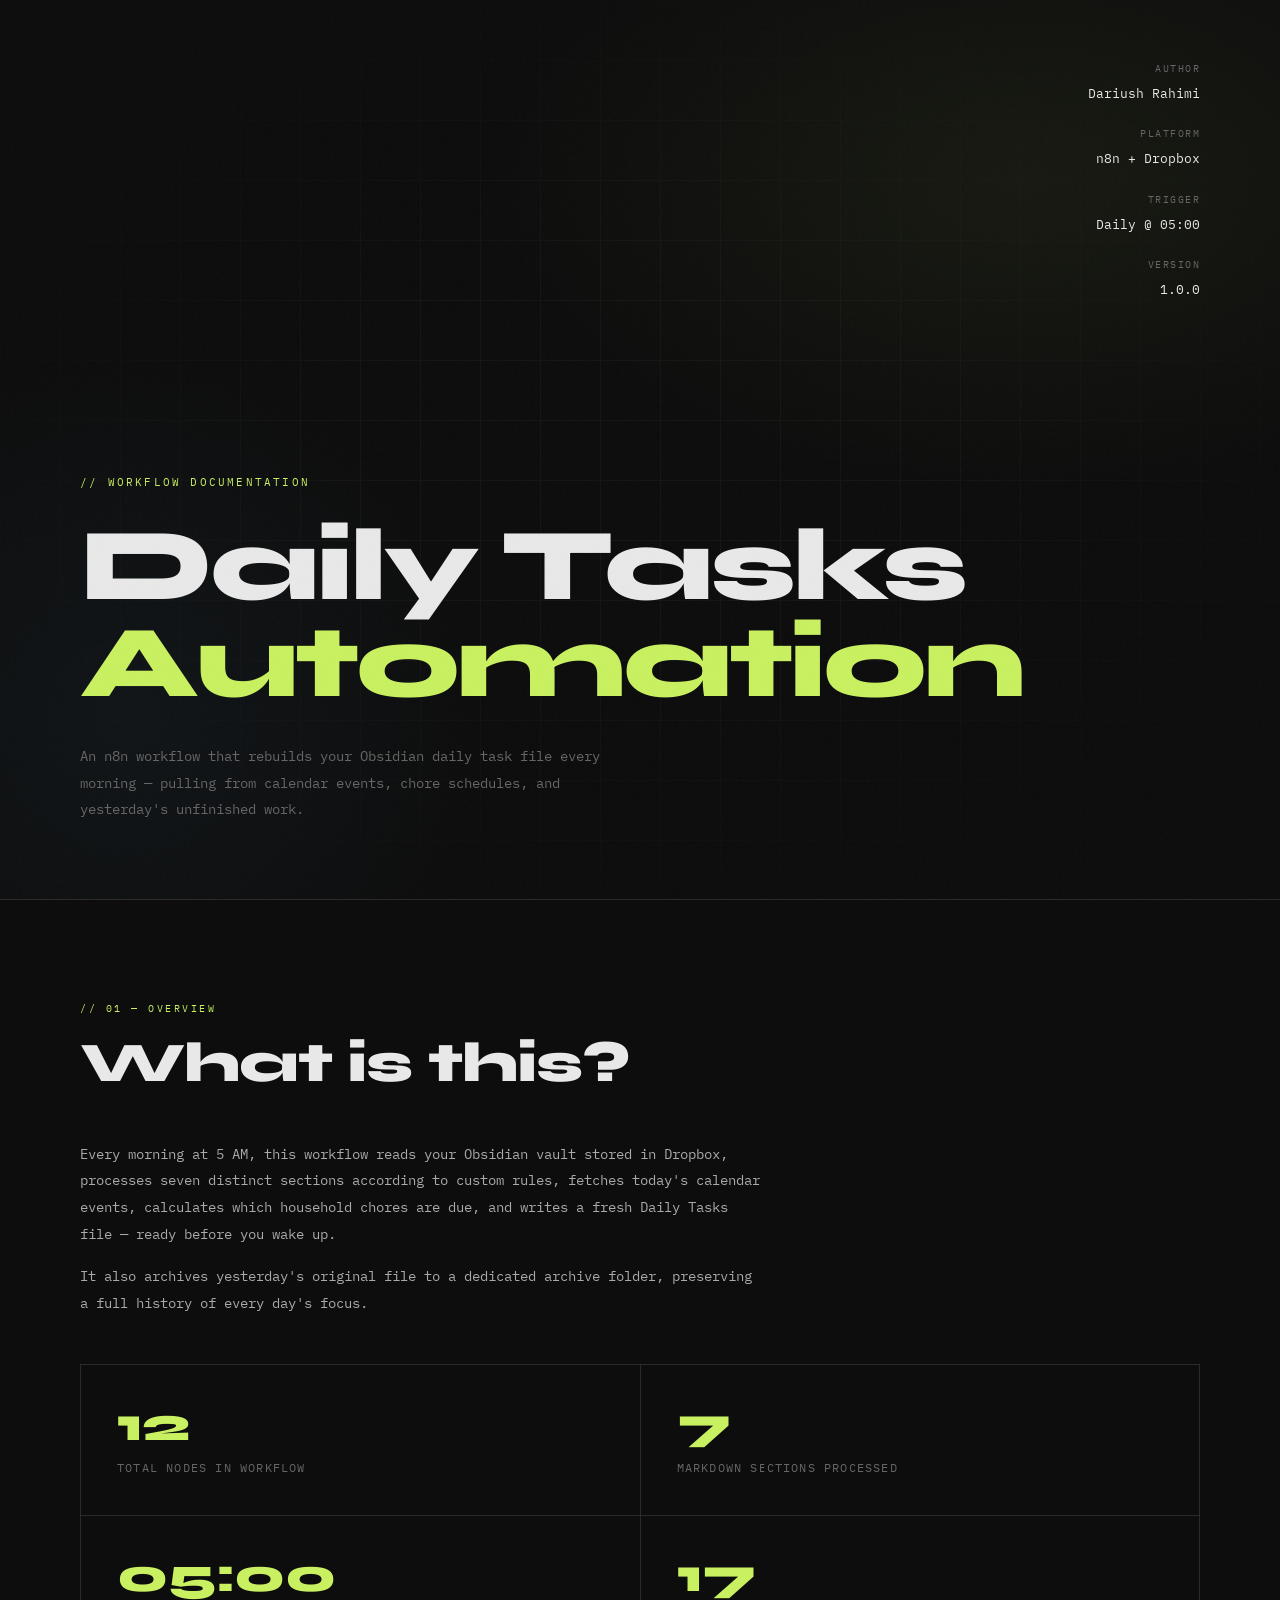
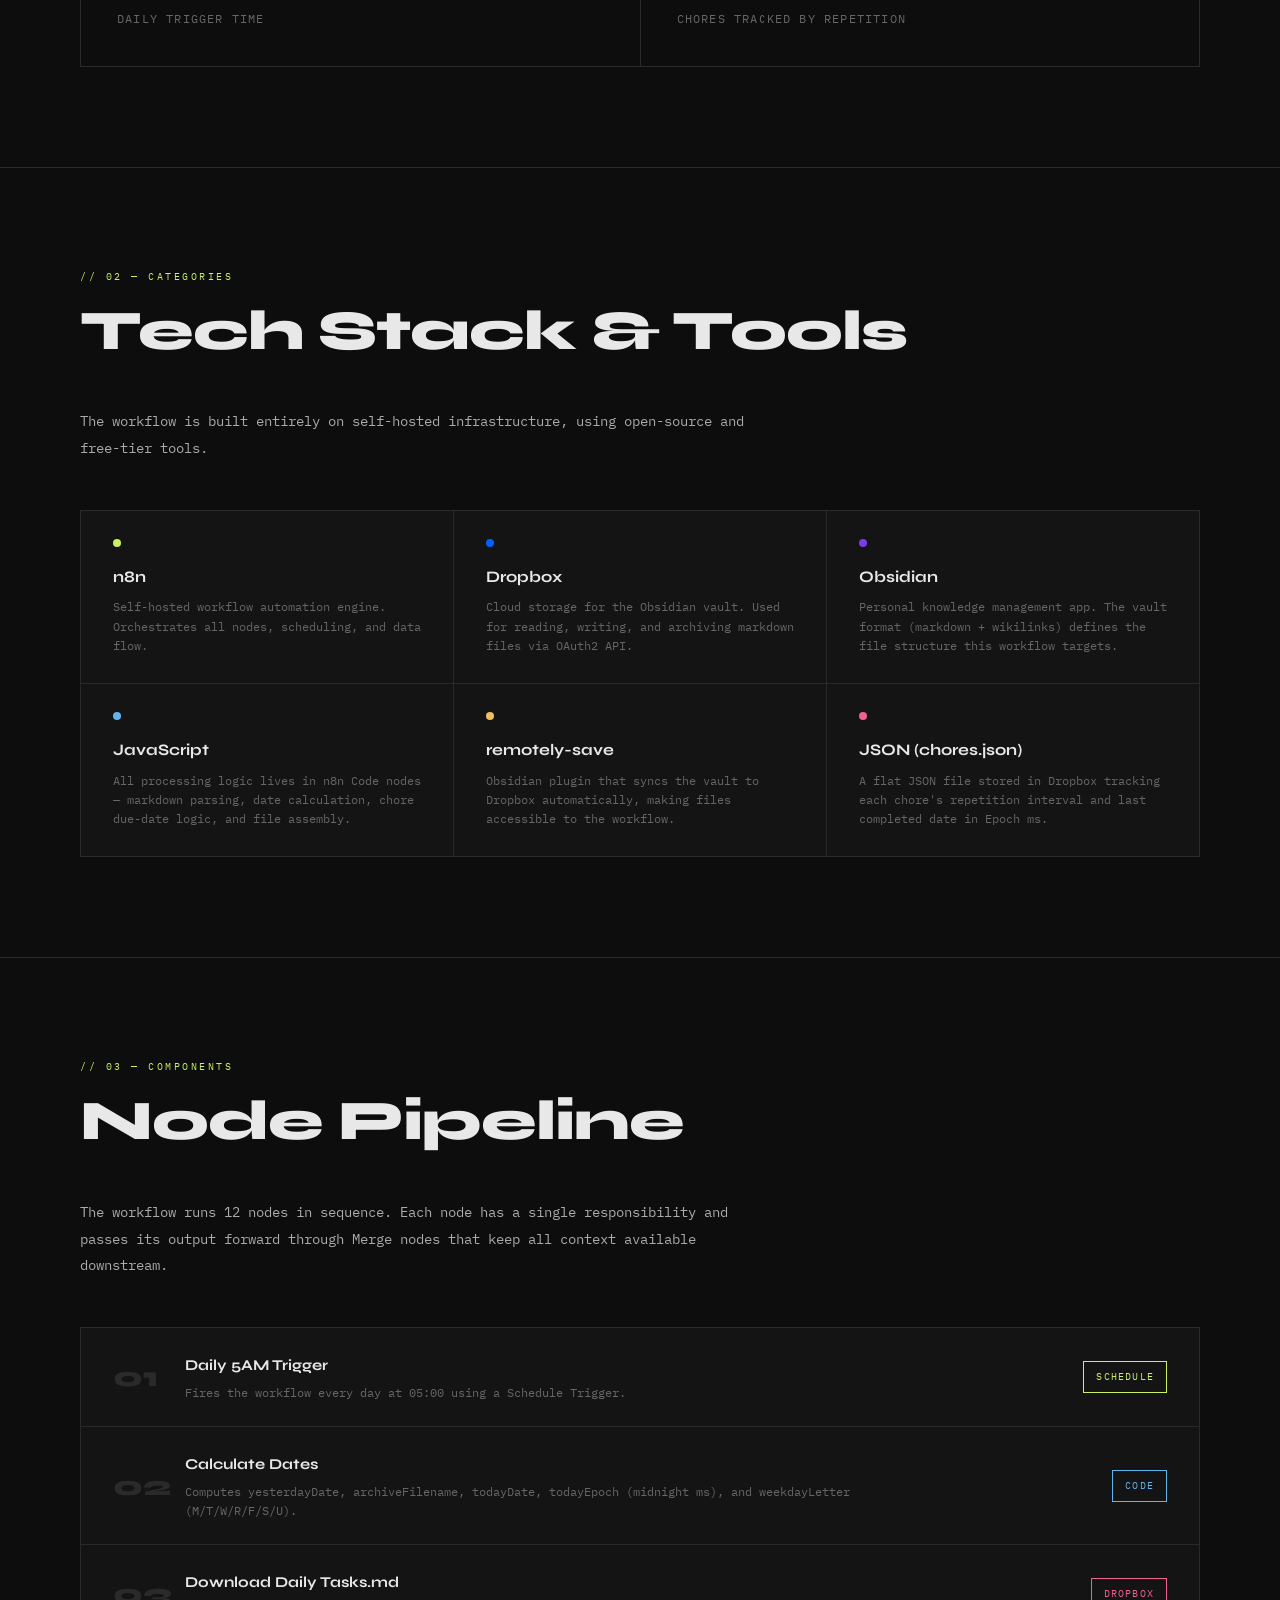
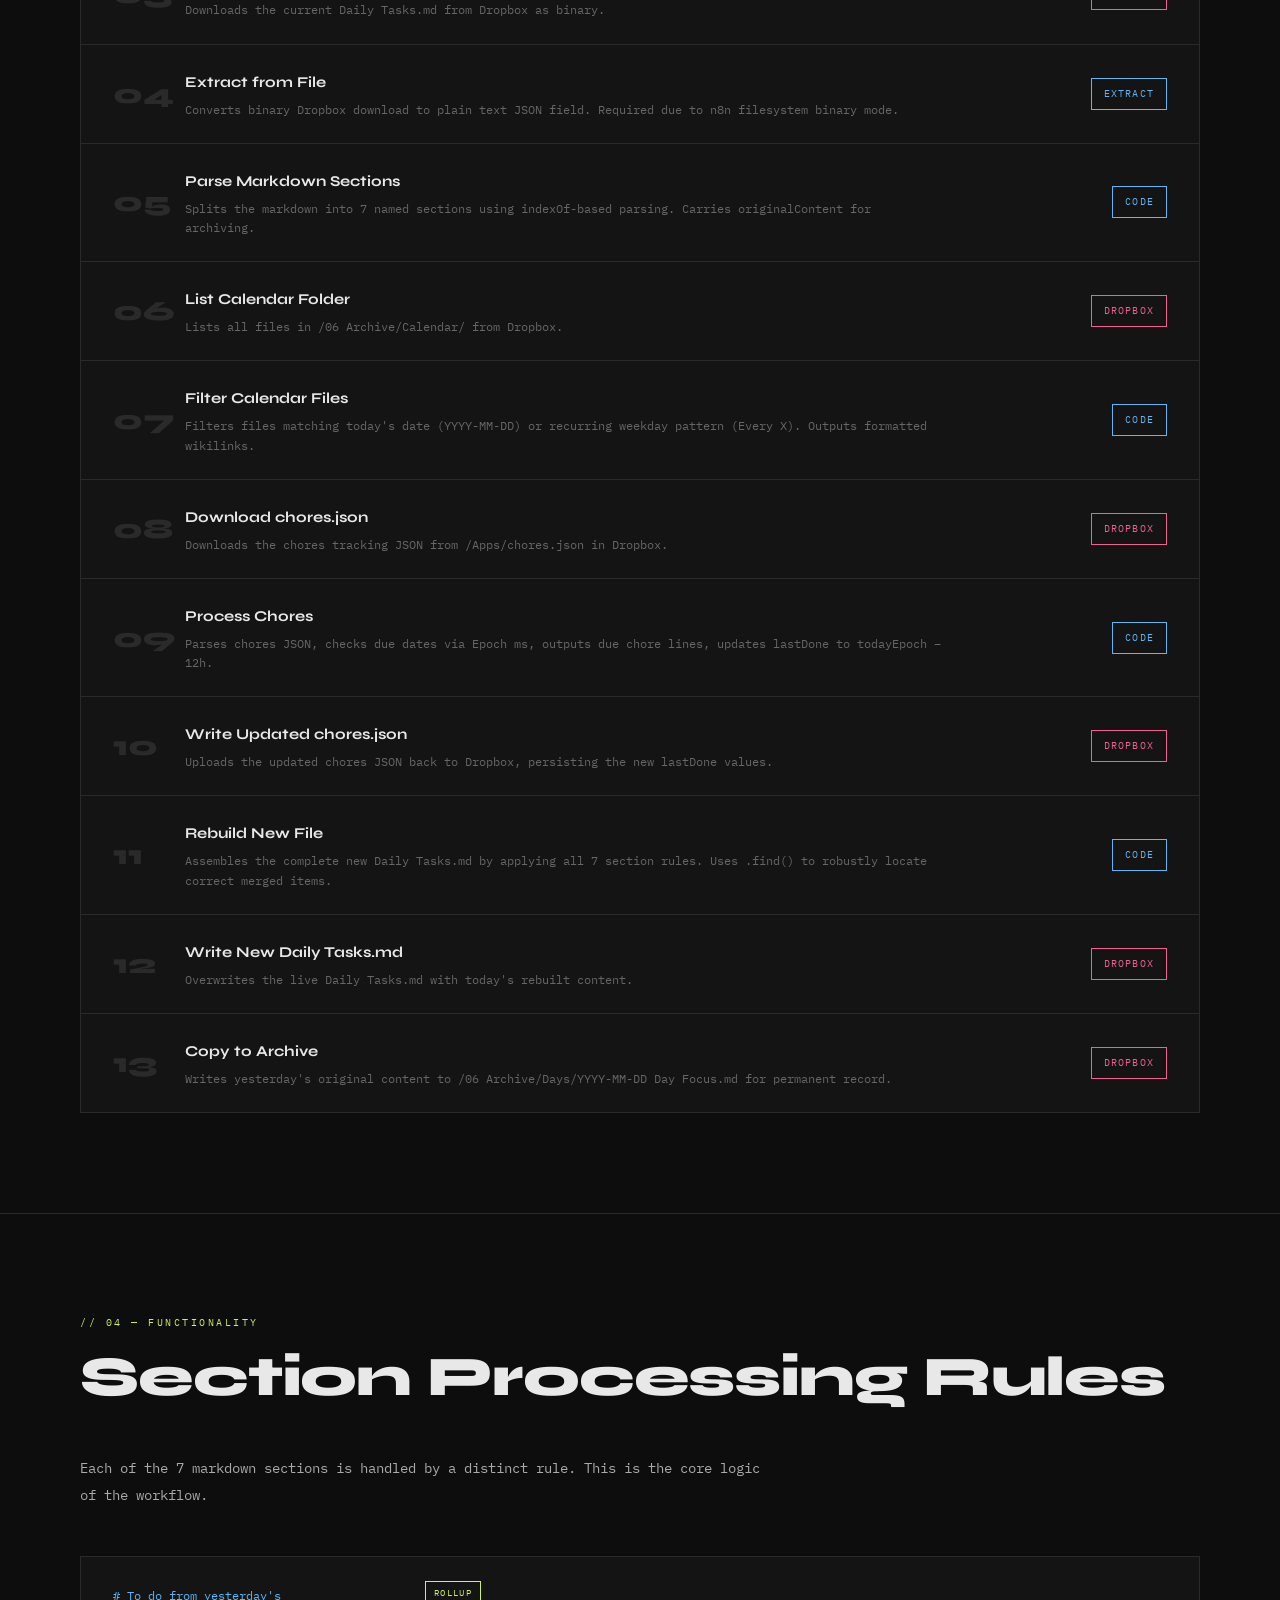
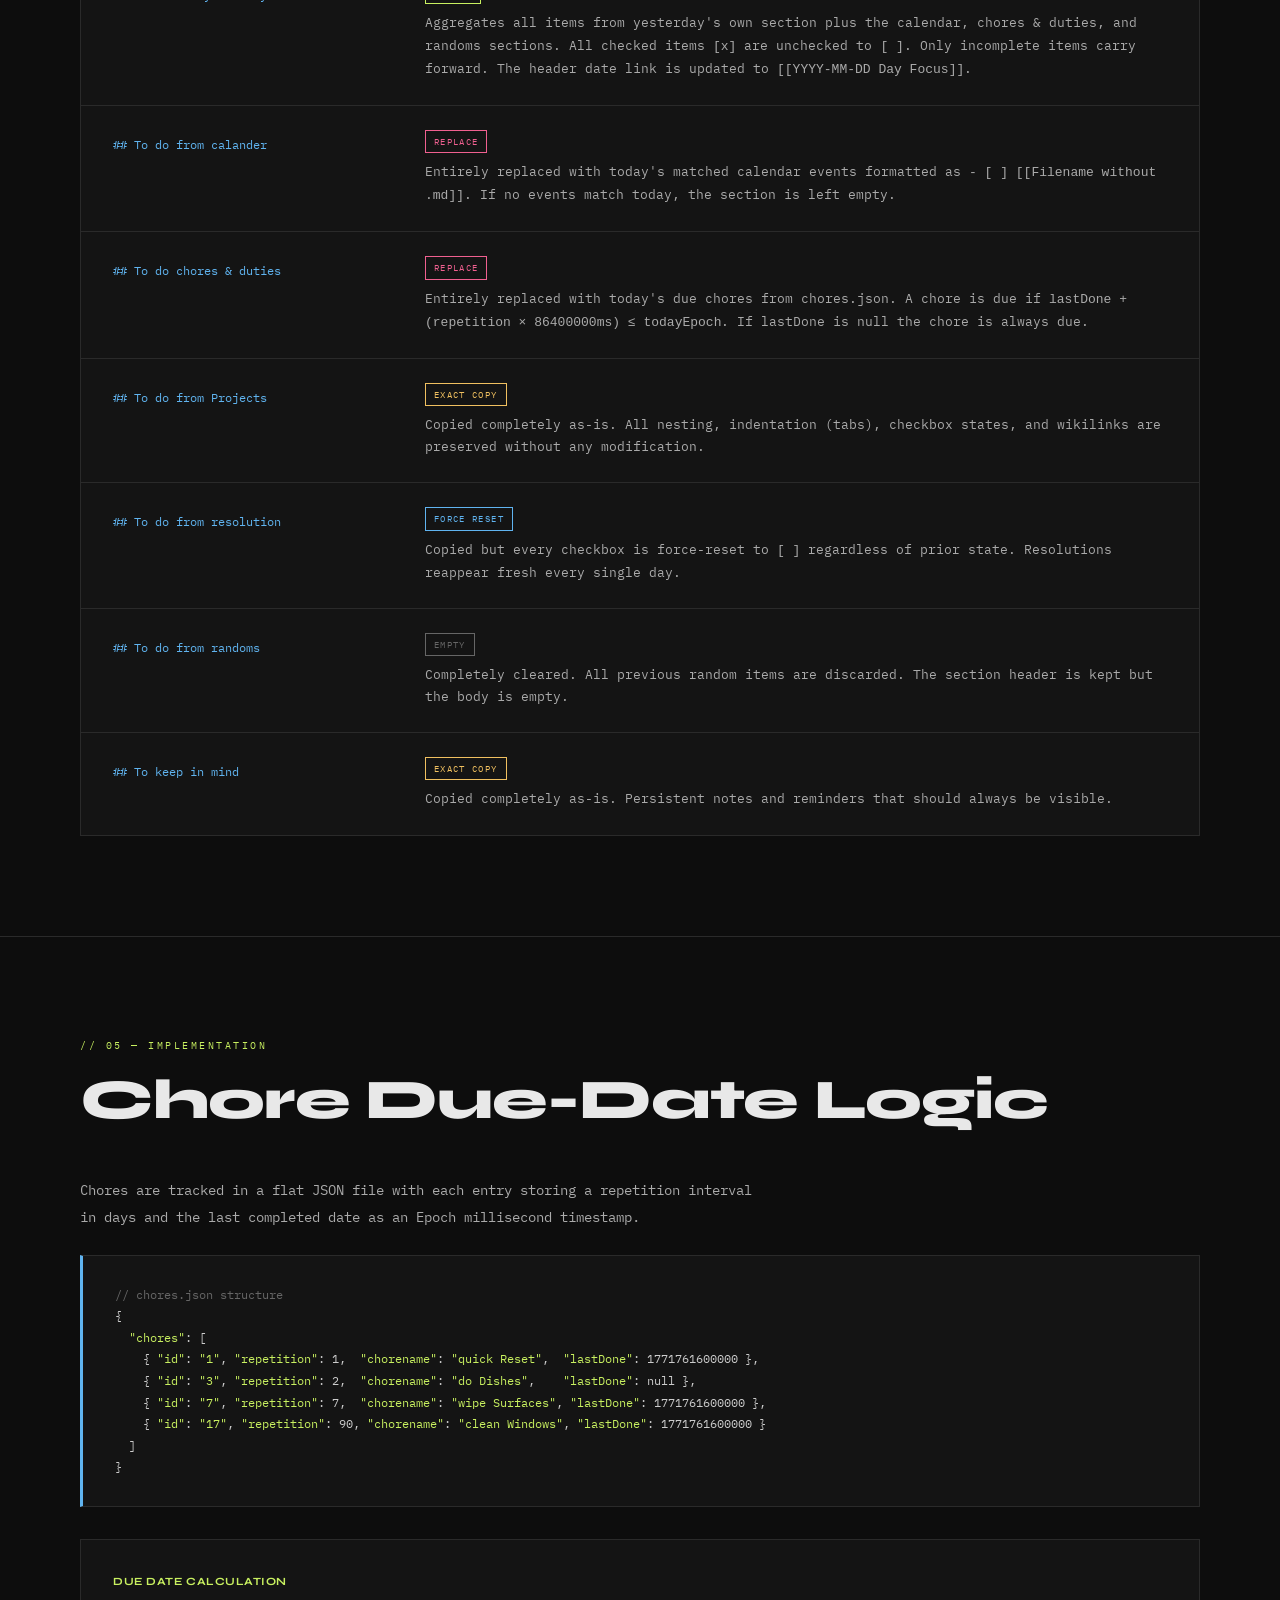
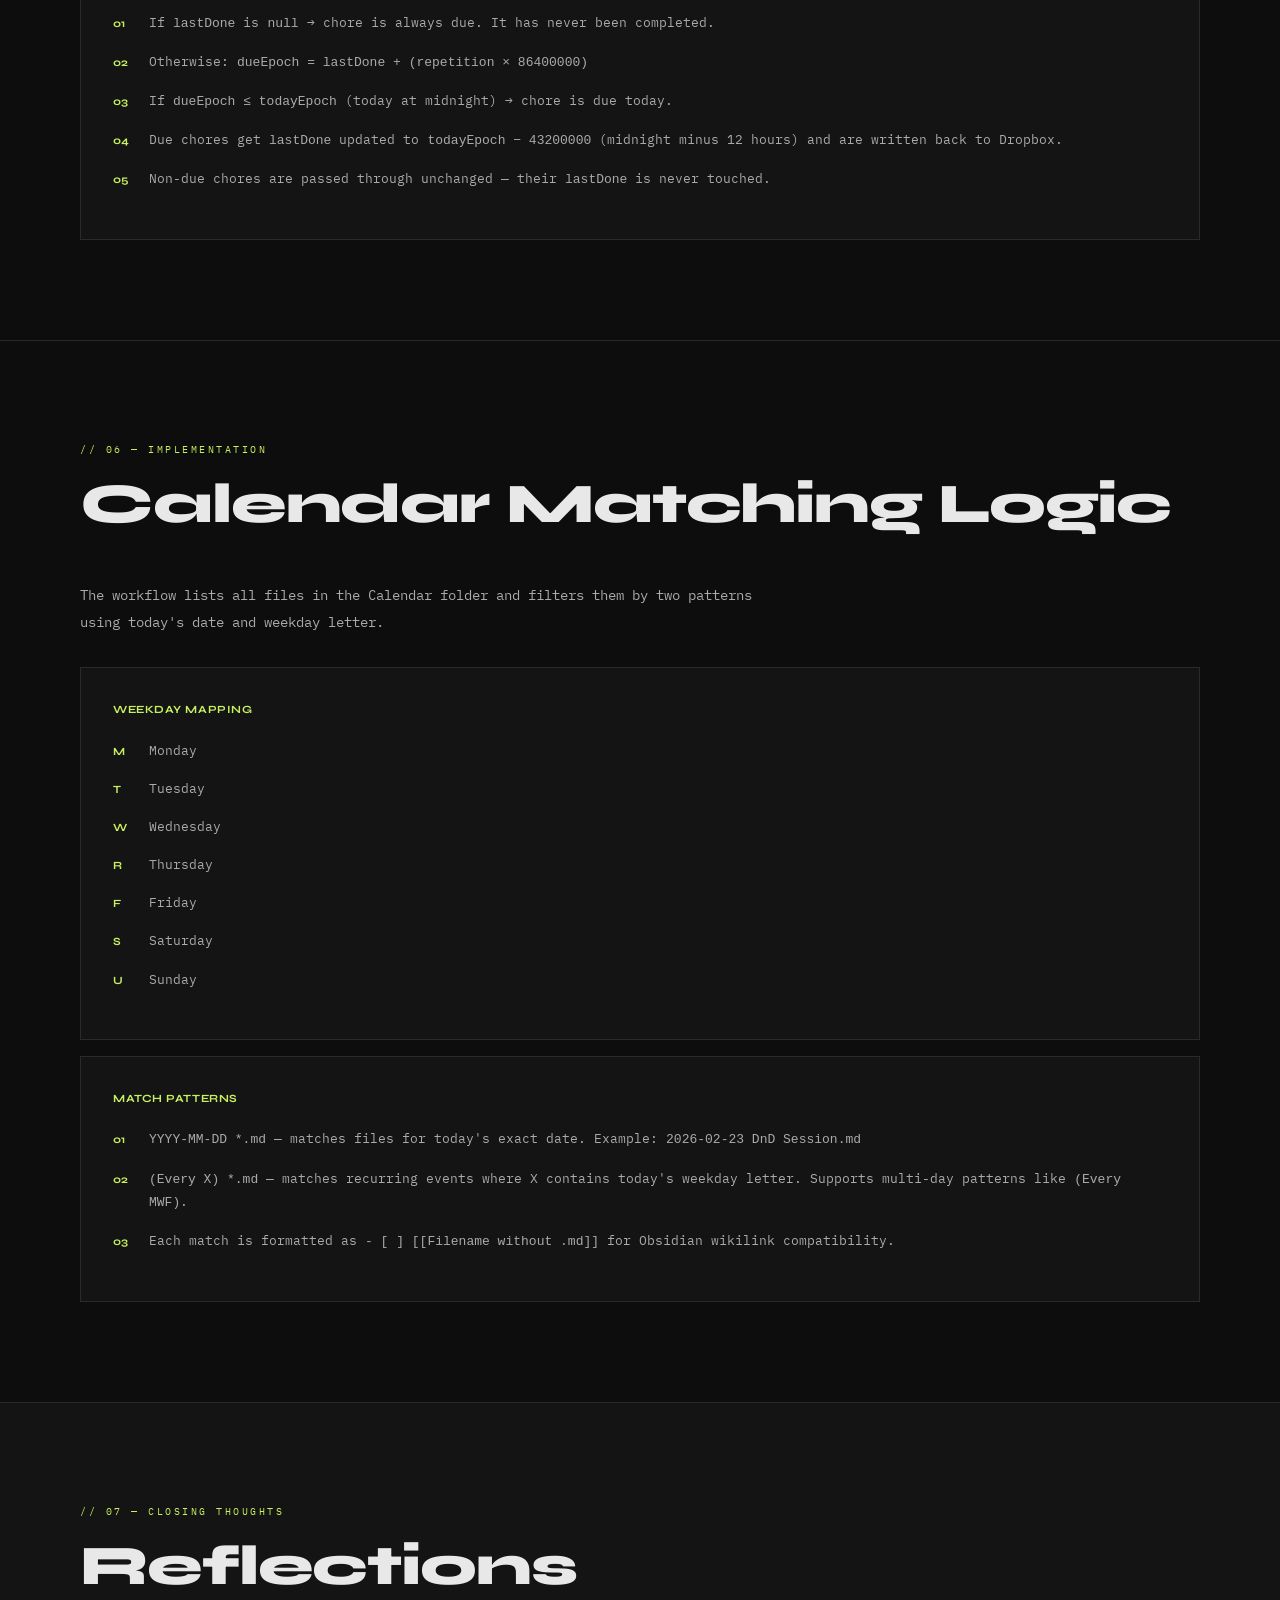
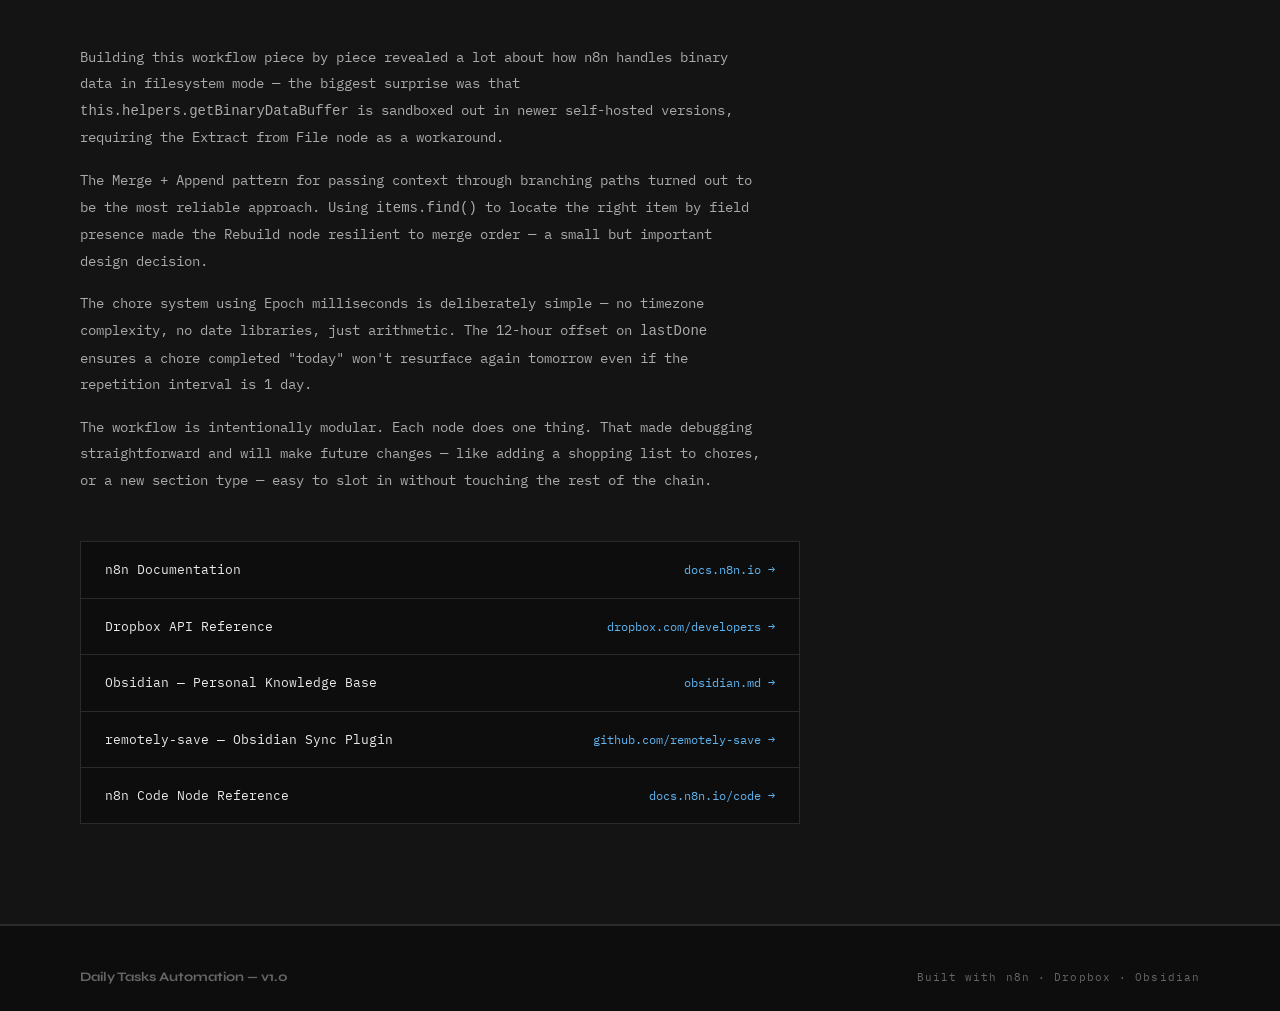
==== index.html @ e50c998f "index files" ====
<!DOCTYPE html>
<html lang="en">
<head>
<meta charset="UTF-8" />
<meta name="viewport" content="width=device-width, initial-scale=1.0"/>
<title>Daily Tasks Automation — Documentation</title>
<link href="https://fonts.googleapis.com/css2?family=Syne:wght@400;600;700;800&family=IBM+Plex+Mono:wght@300;400;500&display=swap" rel="stylesheet"/>
<style>
  :root {
    --bg: #0d0d0d;
    --surface: #141414;
    --surface2: #1c1c1c;
    --border: #2a2a2a;
    --accent: #c8f060;
    --accent2: #60b4f0;
    --accent3: #f06090;
    --text: #e8e8e8;
    --muted: #666;
    --mono: 'IBM Plex Mono', monospace;
    --sans: 'Syne', sans-serif;
  }

  * { margin: 0; padding: 0; box-sizing: border-box; }

  body {
    background: var(--bg);
    color: var(--text);
    font-family: var(--mono);
    font-size: 14px;
    line-height: 1.8;
    overflow-x: hidden;
  }

  /* NOISE OVERLAY */
  body::before {
    content: '';
    position: fixed;
    inset: 0;
    background-image: url("data:image/svg+xml,%3Csvg viewBox='0 0 256 256' xmlns='http://www.w3.org/2000/svg'%3E%3Cfilter id='noise'%3E%3CfeTurbulence type='fractalNoise' baseFrequency='0.9' numOctaves='4' stitchTiles='stitch'/%3E%3C/filter%3E%3Crect width='100%25' height='100%25' filter='url(%23noise)' opacity='0.04'/%3E%3C/svg%3E");
    pointer-events: none;
    z-index: 1000;
    opacity: 0.4;
  }

  /* HERO */
  .hero {
    min-height: 100vh;
    display: flex;
    flex-direction: column;
    justify-content: flex-end;
    padding: 80px 80px 60px;
    position: relative;
    border-bottom: 1px solid var(--border);
    overflow: hidden;
  }

  .hero-bg {
    position: absolute;
    inset: 0;
    background: 
      radial-gradient(ellipse 60% 50% at 80% 20%, rgba(200,240,96,0.06) 0%, transparent 70%),
      radial-gradient(ellipse 40% 60% at 10% 80%, rgba(96,180,240,0.05) 0%, transparent 70%);
  }

  .hero-grid {
    position: absolute;
    inset: 0;
    background-image: 
      linear-gradient(var(--border) 1px, transparent 1px),
      linear-gradient(90deg, var(--border) 1px, transparent 1px);
    background-size: 60px 60px;
    opacity: 0.3;
    mask-image: radial-gradient(ellipse at center, black 30%, transparent 80%);
  }

  .hero-tag {
    font-family: var(--mono);
    font-size: 11px;
    color: var(--accent);
    letter-spacing: 0.2em;
    text-transform: uppercase;
    margin-bottom: 24px;
    opacity: 0;
    animation: fadeUp 0.6s ease forwards 0.2s;
  }

  .hero h1 {
    font-family: var(--sans);
    font-size: clamp(48px, 8vw, 110px);
    font-weight: 800;
    line-height: 0.95;
    letter-spacing: -0.03em;
    margin-bottom: 32px;
    opacity: 0;
    animation: fadeUp 0.6s ease forwards 0.4s;
  }

  .hero h1 span {
    color: var(--accent);
    display: block;
  }

  .hero-sub {
    font-family: var(--mono);
    font-size: 14px;
    color: var(--muted);
    max-width: 560px;
    line-height: 1.9;
    opacity: 0;
    animation: fadeUp 0.6s ease forwards 0.6s;
  }

  .hero-meta {
    position: absolute;
    top: 60px;
    right: 80px;
    text-align: right;
    opacity: 0;
    animation: fadeUp 0.6s ease forwards 0.8s;
  }

  .hero-meta .label {
    font-size: 10px;
    color: var(--muted);
    letter-spacing: 0.15em;
    text-transform: uppercase;
    margin-bottom: 4px;
  }

  .hero-meta .value {
    font-size: 13px;
    color: var(--text);
  }

  .hero-meta .value + .label { margin-top: 20px; }

  /* LAYOUT */
  .container {
    max-width: 1100px;
    margin: 0 auto;
    padding: 0 80px;
  }

  section {
    padding: 100px 80px;
    border-bottom: 1px solid var(--border);
    opacity: 0;
    transform: translateY(30px);
    transition: opacity 0.7s ease, transform 0.7s ease;
  }

  section.visible {
    opacity: 1;
    transform: translateY(0);
  }

  /* SECTION HEADERS */
  .section-label {
    font-size: 10px;
    letter-spacing: 0.25em;
    text-transform: uppercase;
    color: var(--accent);
    margin-bottom: 16px;
  }

  h2 {
    font-family: var(--sans);
    font-size: clamp(32px, 5vw, 56px);
    font-weight: 800;
    line-height: 1.05;
    letter-spacing: -0.02em;
    margin-bottom: 48px;
  }

  h3 {
    font-family: var(--sans);
    font-size: 20px;
    font-weight: 700;
    margin-bottom: 16px;
    color: var(--text);
  }

  p {
    color: #aaa;
    line-height: 1.9;
    margin-bottom: 16px;
    max-width: 680px;
  }

  /* OVERVIEW GRID */
  .overview-grid {
    display: grid;
    grid-template-columns: 1fr 1fr;
    gap: 1px;
    background: var(--border);
    border: 1px solid var(--border);
    margin-top: 48px;
  }

  .overview-cell {
    background: var(--bg);
    padding: 36px;
  }

  .overview-cell .num {
    font-family: var(--sans);
    font-size: 48px;
    font-weight: 800;
    color: var(--accent);
    line-height: 1;
    margin-bottom: 8px;
  }

  .overview-cell .desc {
    font-size: 12px;
    color: var(--muted);
    text-transform: uppercase;
    letter-spacing: 0.1em;
  }

  /* TECH STACK */
  .stack-grid {
    display: grid;
    grid-template-columns: repeat(3, 1fr);
    gap: 1px;
    background: var(--border);
    border: 1px solid var(--border);
    margin-top: 48px;
  }

  .stack-item {
    background: var(--surface);
    padding: 28px 32px;
    transition: background 0.2s;
  }

  .stack-item:hover { background: var(--surface2); }

  .stack-item .tool-name {
    font-family: var(--sans);
    font-size: 16px;
    font-weight: 700;
    margin-bottom: 6px;
    color: var(--text);
  }

  .stack-item .tool-role {
    font-size: 12px;
    color: var(--muted);
    line-height: 1.6;
  }

  .stack-dot {
    width: 8px;
    height: 8px;
    border-radius: 50%;
    margin-bottom: 16px;
  }

  /* NODE PIPELINE */
  .pipeline {
    margin-top: 48px;
    display: flex;
    flex-direction: column;
    gap: 1px;
    background: var(--border);
    border: 1px solid var(--border);
  }

  .pipeline-node {
    background: var(--surface);
    padding: 24px 32px;
    display: grid;
    grid-template-columns: 48px 1fr 200px;
    align-items: center;
    gap: 24px;
    transition: background 0.2s;
    cursor: default;
  }

  .pipeline-node:hover { background: var(--surface2); }

  .node-num {
    font-family: var(--sans);
    font-size: 28px;
    font-weight: 800;
    color: var(--border);
    line-height: 1;
  }

  .pipeline-node:hover .node-num { color: var(--accent); }

  .node-info .node-name {
    font-family: var(--sans);
    font-size: 15px;
    font-weight: 700;
    margin-bottom: 4px;
  }

  .node-info .node-desc {
    font-size: 12px;
    color: var(--muted);
    line-height: 1.6;
  }

  .node-type {
    font-size: 10px;
    letter-spacing: 0.12em;
    text-transform: uppercase;
    padding: 6px 12px;
    border: 1px solid var(--border);
    color: var(--muted);
    text-align: center;
    justify-self: end;
  }

  .node-type.trigger { border-color: var(--accent); color: var(--accent); }
  .node-type.code { border-color: var(--accent2); color: var(--accent2); }
  .node-type.dropbox { border-color: var(--accent3); color: var(--accent3); }
  .node-type.merge { border-color: #f0c060; color: #f0c060; }

  /* SECTION RULES */
  .section-rules {
    margin-top: 48px;
    display: flex;
    flex-direction: column;
    gap: 1px;
    background: var(--border);
    border: 1px solid var(--border);
  }

  .rule-row {
    background: var(--surface);
    padding: 24px 32px;
    display: grid;
    grid-template-columns: 280px 1fr;
    gap: 32px;
    align-items: start;
    transition: background 0.2s;
  }

  .rule-row:hover { background: var(--surface2); }

  .rule-header {
    font-family: var(--mono);
    font-size: 12px;
    color: var(--accent2);
    padding: 4px 0;
  }

  .rule-desc {
    font-size: 13px;
    color: #aaa;
    line-height: 1.7;
  }

  .rule-badge {
    display: inline-block;
    font-size: 9px;
    letter-spacing: 0.15em;
    text-transform: uppercase;
    padding: 3px 8px;
    margin-bottom: 8px;
    border: 1px solid;
  }

  .badge-copy { border-color: var(--accent); color: var(--accent); }
  .badge-replace { border-color: var(--accent3); color: var(--accent3); }
  .badge-reset { border-color: var(--accent2); color: var(--accent2); }
  .badge-empty { border-color: var(--muted); color: var(--muted); }
  .badge-exact { border-color: #f0c060; color: #f0c060; }

  /* CODE BLOCK */
  .code-block {
    background: var(--surface);
    border: 1px solid var(--border);
    border-left: 3px solid var(--accent2);
    padding: 28px 32px;
    margin: 24px 0;
    overflow-x: auto;
  }

  .code-block pre {
    font-family: var(--mono);
    font-size: 12px;
    color: #ccc;
    line-height: 1.8;
    white-space: pre;
  }

  .code-block .comment { color: var(--muted); }
  .code-block .keyword { color: var(--accent2); }
  .code-block .string { color: var(--accent); }

  /* CHORE LOGIC */
  .logic-box {
    background: var(--surface);
    border: 1px solid var(--border);
    padding: 32px;
    margin-top: 32px;
  }

  .logic-box h4 {
    font-family: var(--sans);
    font-size: 14px;
    font-weight: 700;
    margin-bottom: 20px;
    color: var(--accent);
    letter-spacing: 0.05em;
    text-transform: uppercase;
    font-size: 11px;
  }

  .logic-step {
    display: flex;
    gap: 16px;
    margin-bottom: 16px;
    align-items: flex-start;
  }

  .logic-step-num {
    font-family: var(--sans);
    font-size: 11px;
    font-weight: 700;
    color: var(--accent);
    min-width: 20px;
    margin-top: 2px;
  }

  .logic-step-text {
    font-size: 13px;
    color: #aaa;
    line-height: 1.7;
  }

  /* CLOSING */
  .closing {
    background: var(--surface);
  }

  .closing-inner {
    max-width: 720px;
  }

  /* REFERENCES */
  .ref-list {
    margin-top: 32px;
    display: flex;
    flex-direction: column;
    gap: 1px;
    background: var(--border);
    border: 1px solid var(--border);
  }

  .ref-item {
    background: var(--bg);
    padding: 16px 24px;
    display: flex;
    justify-content: space-between;
    align-items: center;
    font-size: 13px;
    transition: background 0.2s;
  }

  .ref-item:hover { background: var(--surface); }

  .ref-item a {
    color: var(--accent2);
    text-decoration: none;
    font-size: 12px;
  }

  .ref-item a:hover { color: var(--accent); }

  .ref-name { color: var(--text); }

  /* FOOTER */
  footer {
    padding: 40px 80px;
    display: flex;
    justify-content: space-between;
    align-items: center;
    border-top: 1px solid var(--border);
  }

  footer .left {
    font-family: var(--sans);
    font-size: 13px;
    font-weight: 700;
    color: var(--muted);
  }

  footer .right {
    font-size: 11px;
    color: var(--muted);
    letter-spacing: 0.1em;
  }

  /* ANIMATIONS */
  @keyframes fadeUp {
    from { opacity: 0; transform: translateY(20px); }
    to { opacity: 1; transform: translateY(0); }
  }

  /* SCROLLBAR */
  ::-webkit-scrollbar { width: 4px; height: 4px; }
  ::-webkit-scrollbar-track { background: var(--bg); }
  ::-webkit-scrollbar-thumb { background: var(--border); }

  @media (max-width: 768px) {
    .hero, section, footer { padding: 60px 24px; }
    .hero-meta { display: none; }
    .overview-grid, .stack-grid { grid-template-columns: 1fr; }
    .pipeline-node { grid-template-columns: 32px 1fr; }
    .node-type { display: none; }
    .rule-row { grid-template-columns: 1fr; }
  }
</style>
</head>
<body>

<!-- HERO -->
<div class="hero">
  <div class="hero-bg"></div>
  <div class="hero-grid"></div>
  <div class="hero-meta">
    <div class="label">Author</div>
    <div class="value">Dariush Rahimi</div>
    <div class="label">Platform</div>
    <div class="value">n8n + Dropbox</div>
    <div class="label">Trigger</div>
    <div class="value">Daily @ 05:00</div>
    <div class="label">Version</div>
    <div class="value">1.0.0</div>
  </div>
  <div class="hero-tag">// Workflow Documentation</div>
  <h1>Daily Tasks<span>Automation</span></h1>
  <p class="hero-sub">An n8n workflow that rebuilds your Obsidian daily task file every morning — pulling from calendar events, chore schedules, and yesterday's unfinished work.</p>
</div>

<!-- OVERVIEW -->
<section id="overview">
  <div class="section-label">// 01 — Overview</div>
  <h2>What is this?</h2>
  <p>Every morning at 5 AM, this workflow reads your Obsidian vault stored in Dropbox, processes seven distinct sections according to custom rules, fetches today's calendar events, calculates which household chores are due, and writes a fresh Daily Tasks file — ready before you wake up.</p>
  <p>It also archives yesterday's original file to a dedicated archive folder, preserving a full history of every day's focus.</p>

  <div class="overview-grid">
    <div class="overview-cell">
      <div class="num">12</div>
      <div class="desc">Total Nodes in Workflow</div>
    </div>
    <div class="overview-cell">
      <div class="num">7</div>
      <div class="desc">Markdown Sections Processed</div>
    </div>
    <div class="overview-cell">
      <div class="num">05:00</div>
      <div class="desc">Daily Trigger Time</div>
    </div>
    <div class="overview-cell">
      <div class="num">17</div>
      <div class="desc">Chores Tracked by Repetition</div>
    </div>
  </div>
</section>

<!-- TECH STACK -->
<section id="stack">
  <div class="section-label">// 02 — Categories</div>
  <h2>Tech Stack &amp; Tools</h2>
  <p>The workflow is built entirely on self-hosted infrastructure, using open-source and free-tier tools.</p>

  <div class="stack-grid">
    <div class="stack-item">
      <div class="stack-dot" style="background: var(--accent)"></div>
      <div class="tool-name">n8n</div>
      <div class="tool-role">Self-hosted workflow automation engine. Orchestrates all nodes, scheduling, and data flow.</div>
    </div>
    <div class="stack-item">
      <div class="stack-dot" style="background: #0061fe"></div>
      <div class="tool-name">Dropbox</div>
      <div class="tool-role">Cloud storage for the Obsidian vault. Used for reading, writing, and archiving markdown files via OAuth2 API.</div>
    </div>
    <div class="stack-item">
      <div class="stack-dot" style="background: #7c3aed"></div>
      <div class="tool-name">Obsidian</div>
      <div class="tool-role">Personal knowledge management app. The vault format (markdown + wikilinks) defines the file structure this workflow targets.</div>
    </div>
    <div class="stack-item">
      <div class="stack-dot" style="background: var(--accent2)"></div>
      <div class="tool-name">JavaScript</div>
      <div class="tool-role">All processing logic lives in n8n Code nodes — markdown parsing, date calculation, chore due-date logic, and file assembly.</div>
    </div>
    <div class="stack-item">
      <div class="stack-dot" style="background: #f0c060"></div>
      <div class="tool-name">remotely-save</div>
      <div class="tool-role">Obsidian plugin that syncs the vault to Dropbox automatically, making files accessible to the workflow.</div>
    </div>
    <div class="stack-item">
      <div class="stack-dot" style="background: var(--accent3)"></div>
      <div class="tool-name">JSON (chores.json)</div>
      <div class="tool-role">A flat JSON file stored in Dropbox tracking each chore's repetition interval and last completed date in Epoch ms.</div>
    </div>
  </div>
</section>

<!-- PIPELINE -->
<section id="pipeline">
  <div class="section-label">// 03 — Components</div>
  <h2>Node Pipeline</h2>
  <p>The workflow runs 12 nodes in sequence. Each node has a single responsibility and passes its output forward through Merge nodes that keep all context available downstream.</p>

  <div class="pipeline">
    <div class="pipeline-node">
      <div class="node-num">01</div>
      <div class="node-info">
        <div class="node-name">Daily 5AM Trigger</div>
        <div class="node-desc">Fires the workflow every day at 05:00 using a Schedule Trigger.</div>
      </div>
      <div class="node-type trigger">Schedule</div>
    </div>
    <div class="pipeline-node">
      <div class="node-num">02</div>
      <div class="node-info">
        <div class="node-name">Calculate Dates</div>
        <div class="node-desc">Computes yesterdayDate, archiveFilename, todayDate, todayEpoch (midnight ms), and weekdayLetter (M/T/W/R/F/S/U).</div>
      </div>
      <div class="node-type code">Code</div>
    </div>
    <div class="pipeline-node">
      <div class="node-num">03</div>
      <div class="node-info">
        <div class="node-name">Download Daily Tasks.md</div>
        <div class="node-desc">Downloads the current Daily Tasks.md from Dropbox as binary.</div>
      </div>
      <div class="node-type dropbox">Dropbox</div>
    </div>
    <div class="pipeline-node">
      <div class="node-num">04</div>
      <div class="node-info">
        <div class="node-name">Extract from File</div>
        <div class="node-desc">Converts binary Dropbox download to plain text JSON field. Required due to n8n filesystem binary mode.</div>
      </div>
      <div class="node-type code">Extract</div>
    </div>
    <div class="pipeline-node">
      <div class="node-num">05</div>
      <div class="node-info">
        <div class="node-name">Parse Markdown Sections</div>
        <div class="node-desc">Splits the markdown into 7 named sections using indexOf-based parsing. Carries originalContent for archiving.</div>
      </div>
      <div class="node-type code">Code</div>
    </div>
    <div class="pipeline-node">
      <div class="node-num">06</div>
      <div class="node-info">
        <div class="node-name">List Calendar Folder</div>
        <div class="node-desc">Lists all files in /06 Archive/Calendar/ from Dropbox.</div>
      </div>
      <div class="node-type dropbox">Dropbox</div>
    </div>
    <div class="pipeline-node">
      <div class="node-num">07</div>
      <div class="node-info">
        <div class="node-name">Filter Calendar Files</div>
        <div class="node-desc">Filters files matching today's date (YYYY-MM-DD) or recurring weekday pattern (Every X). Outputs formatted wikilinks.</div>
      </div>
      <div class="node-type code">Code</div>
    </div>
    <div class="pipeline-node">
      <div class="node-num">08</div>
      <div class="node-info">
        <div class="node-name">Download chores.json</div>
        <div class="node-desc">Downloads the chores tracking JSON from /Apps/chores.json in Dropbox.</div>
      </div>
      <div class="node-type dropbox">Dropbox</div>
    </div>
    <div class="pipeline-node">
      <div class="node-num">09</div>
      <div class="node-info">
        <div class="node-name">Process Chores</div>
        <div class="node-desc">Parses chores JSON, checks due dates via Epoch ms, outputs due chore lines, updates lastDone to todayEpoch − 12h.</div>
      </div>
      <div class="node-type code">Code</div>
    </div>
    <div class="pipeline-node">
      <div class="node-num">10</div>
      <div class="node-info">
        <div class="node-name">Write Updated chores.json</div>
        <div class="node-desc">Uploads the updated chores JSON back to Dropbox, persisting the new lastDone values.</div>
      </div>
      <div class="node-type dropbox">Dropbox</div>
    </div>
    <div class="pipeline-node">
      <div class="node-num">11</div>
      <div class="node-info">
        <div class="node-name">Rebuild New File</div>
        <div class="node-desc">Assembles the complete new Daily Tasks.md by applying all 7 section rules. Uses .find() to robustly locate correct merged items.</div>
      </div>
      <div class="node-type code">Code</div>
    </div>
    <div class="pipeline-node">
      <div class="node-num">12</div>
      <div class="node-info">
        <div class="node-name">Write New Daily Tasks.md</div>
        <div class="node-desc">Overwrites the live Daily Tasks.md with today's rebuilt content.</div>
      </div>
      <div class="node-type dropbox">Dropbox</div>
    </div>
    <div class="pipeline-node">
      <div class="node-num">13</div>
      <div class="node-info">
        <div class="node-name">Copy to Archive</div>
        <div class="node-desc">Writes yesterday's original content to /06 Archive/Days/YYYY-MM-DD Day Focus.md for permanent record.</div>
      </div>
      <div class="node-type dropbox">Dropbox</div>
    </div>
  </div>
</section>

<!-- SECTION RULES -->
<section id="rules">
  <div class="section-label">// 04 — Functionality</div>
  <h2>Section Processing Rules</h2>
  <p>Each of the 7 markdown sections is handled by a distinct rule. This is the core logic of the workflow.</p>

  <div class="section-rules">
    <div class="rule-row">
      <div class="rule-header"># To do from yesterday's</div>
      <div class="rule-desc">
        <span class="rule-badge badge-copy">Rollup</span><br/>
        Aggregates all items from yesterday's own section plus the calendar, chores &amp; duties, and randoms sections. All checked items <code>[x]</code> are unchecked to <code>[ ]</code>. Only incomplete items carry forward. The header date link is updated to <code>[[YYYY-MM-DD Day Focus]]</code>.
      </div>
    </div>
    <div class="rule-row">
      <div class="rule-header">## To do from calander</div>
      <div class="rule-desc">
        <span class="rule-badge badge-replace">Replace</span><br/>
        Entirely replaced with today's matched calendar events formatted as <code>- [ ] [[Filename without .md]]</code>. If no events match today, the section is left empty.
      </div>
    </div>
    <div class="rule-row">
      <div class="rule-header">## To do chores &amp; duties</div>
      <div class="rule-desc">
        <span class="rule-badge badge-replace">Replace</span><br/>
        Entirely replaced with today's due chores from chores.json. A chore is due if <code>lastDone + (repetition × 86400000ms) ≤ todayEpoch</code>. If lastDone is null the chore is always due.
      </div>
    </div>
    <div class="rule-row">
      <div class="rule-header">## To do from Projects</div>
      <div class="rule-desc">
        <span class="rule-badge badge-exact">Exact Copy</span><br/>
        Copied completely as-is. All nesting, indentation (tabs), checkbox states, and wikilinks are preserved without any modification.
      </div>
    </div>
    <div class="rule-row">
      <div class="rule-header">## To do from resolution</div>
      <div class="rule-desc">
        <span class="rule-badge badge-reset">Force Reset</span><br/>
        Copied but every checkbox is force-reset to <code>[ ]</code> regardless of prior state. Resolutions reappear fresh every single day.
      </div>
    </div>
    <div class="rule-row">
      <div class="rule-header">## To do from randoms</div>
      <div class="rule-desc">
        <span class="rule-badge badge-empty">Empty</span><br/>
        Completely cleared. All previous random items are discarded. The section header is kept but the body is empty.
      </div>
    </div>
    <div class="rule-row">
      <div class="rule-header">## To keep in mind</div>
      <div class="rule-desc">
        <span class="rule-badge badge-exact">Exact Copy</span><br/>
        Copied completely as-is. Persistent notes and reminders that should always be visible.
      </div>
    </div>
  </div>
</section>

<!-- CHORE LOGIC -->
<section id="chores">
  <div class="section-label">// 05 — Implementation</div>
  <h2>Chore Due-Date Logic</h2>
  <p>Chores are tracked in a flat JSON file with each entry storing a repetition interval in days and the last completed date as an Epoch millisecond timestamp.</p>

  <div class="code-block">
    <pre><span class="comment">// chores.json structure</span>
{
  <span class="string">"chores"</span>: [
    { <span class="string">"id"</span>: <span class="string">"1"</span>, <span class="string">"repetition"</span>: 1,  <span class="string">"chorename"</span>: <span class="string">"quick Reset"</span>,  <span class="string">"lastDone"</span>: 1771761600000 },
    { <span class="string">"id"</span>: <span class="string">"3"</span>, <span class="string">"repetition"</span>: 2,  <span class="string">"chorename"</span>: <span class="string">"do Dishes"</span>,    <span class="string">"lastDone"</span>: null },
    { <span class="string">"id"</span>: <span class="string">"7"</span>, <span class="string">"repetition"</span>: 7,  <span class="string">"chorename"</span>: <span class="string">"wipe Surfaces"</span>, <span class="string">"lastDone"</span>: 1771761600000 },
    { <span class="string">"id"</span>: <span class="string">"17"</span>, <span class="string">"repetition"</span>: 90, <span class="string">"chorename"</span>: <span class="string">"clean Windows"</span>, <span class="string">"lastDone"</span>: 1771761600000 }
  ]
}</pre>
  </div>

  <div class="logic-box">
    <h4>Due Date Calculation</h4>
    <div class="logic-step">
      <div class="logic-step-num">01</div>
      <div class="logic-step-text">If <code>lastDone</code> is <code>null</code> → chore is always due. It has never been completed.</div>
    </div>
    <div class="logic-step">
      <div class="logic-step-num">02</div>
      <div class="logic-step-text">Otherwise: <code>dueEpoch = lastDone + (repetition × 86400000)</code></div>
    </div>
    <div class="logic-step">
      <div class="logic-step-num">03</div>
      <div class="logic-step-text">If <code>dueEpoch ≤ todayEpoch</code> (today at midnight) → chore is due today.</div>
    </div>
    <div class="logic-step">
      <div class="logic-step-num">04</div>
      <div class="logic-step-text">Due chores get <code>lastDone</code> updated to <code>todayEpoch − 43200000</code> (midnight minus 12 hours) and are written back to Dropbox.</div>
    </div>
    <div class="logic-step">
      <div class="logic-step-num">05</div>
      <div class="logic-step-text">Non-due chores are passed through unchanged — their <code>lastDone</code> is never touched.</div>
    </div>
  </div>
</section>

<!-- CALENDAR LOGIC -->
<section id="calendar">
  <div class="section-label">// 06 — Implementation</div>
  <h2>Calendar Matching Logic</h2>
  <p>The workflow lists all files in the Calendar folder and filters them by two patterns using today's date and weekday letter.</p>

  <div class="logic-box">
    <h4>Weekday Mapping</h4>
    <div class="logic-step">
      <div class="logic-step-num">M</div>
      <div class="logic-step-text">Monday</div>
    </div>
    <div class="logic-step">
      <div class="logic-step-num">T</div>
      <div class="logic-step-text">Tuesday</div>
    </div>
    <div class="logic-step">
      <div class="logic-step-num">W</div>
      <div class="logic-step-text">Wednesday</div>
    </div>
    <div class="logic-step">
      <div class="logic-step-num">R</div>
      <div class="logic-step-text">Thursday</div>
    </div>
    <div class="logic-step">
      <div class="logic-step-num">F</div>
      <div class="logic-step-text">Friday</div>
    </div>
    <div class="logic-step">
      <div class="logic-step-num">S</div>
      <div class="logic-step-text">Saturday</div>
    </div>
    <div class="logic-step">
      <div class="logic-step-num">U</div>
      <div class="logic-step-text">Sunday</div>
    </div>
  </div>

  <div class="logic-box" style="margin-top: 16px;">
    <h4>Match Patterns</h4>
    <div class="logic-step">
      <div class="logic-step-num">01</div>
      <div class="logic-step-text"><code>YYYY-MM-DD *.md</code> — matches files for today's exact date. Example: <code>2026-02-23 DnD Session.md</code></div>
    </div>
    <div class="logic-step">
      <div class="logic-step-num">02</div>
      <div class="logic-step-text"><code>(Every X) *.md</code> — matches recurring events where X contains today's weekday letter. Supports multi-day patterns like <code>(Every MWF)</code>.</div>
    </div>
    <div class="logic-step">
      <div class="logic-step-num">03</div>
      <div class="logic-step-text">Each match is formatted as <code>- [ ] [[Filename without .md]]</code> for Obsidian wikilink compatibility.</div>
    </div>
  </div>
</section>

<!-- CLOSING -->
<section id="closing" class="closing">
  <div class="section-label">// 07 — Closing Thoughts</div>
  <h2>Reflections</h2>
  <div class="closing-inner">
    <p>Building this workflow piece by piece revealed a lot about how n8n handles binary data in filesystem mode — the biggest surprise was that <code>this.helpers.getBinaryDataBuffer</code> is sandboxed out in newer self-hosted versions, requiring the Extract from File node as a workaround.</p>
    <p>The Merge + Append pattern for passing context through branching paths turned out to be the most reliable approach. Using <code>items.find()</code> to locate the right item by field presence made the Rebuild node resilient to merge order — a small but important design decision.</p>
    <p>The chore system using Epoch milliseconds is deliberately simple — no timezone complexity, no date libraries, just arithmetic. The 12-hour offset on <code>lastDone</code> ensures a chore completed "today" won't resurface again tomorrow even if the repetition interval is 1 day.</p>
    <p>The workflow is intentionally modular. Each node does one thing. That made debugging straightforward and will make future changes — like adding a shopping list to chores, or a new section type — easy to slot in without touching the rest of the chain.</p>

    <div class="ref-list" style="margin-top: 48px;">
      <div class="ref-item">
        <span class="ref-name">n8n Documentation</span>
        <a href="https://docs.n8n.io" target="_blank">docs.n8n.io →</a>
      </div>
      <div class="ref-item">
        <span class="ref-name">Dropbox API Reference</span>
        <a href="https://www.dropbox.com/developers/documentation" target="_blank">dropbox.com/developers →</a>
      </div>
      <div class="ref-item">
        <span class="ref-name">Obsidian — Personal Knowledge Base</span>
        <a href="https://obsidian.md" target="_blank">obsidian.md →</a>
      </div>
      <div class="ref-item">
        <span class="ref-name">remotely-save — Obsidian Sync Plugin</span>
        <a href="https://github.com/remotely-save/remotely-save" target="_blank">github.com/remotely-save →</a>
      </div>
      <div class="ref-item">
        <span class="ref-name">n8n Code Node Reference</span>
        <a href="https://docs.n8n.io/code/code-node/" target="_blank">docs.n8n.io/code →</a>
      </div>
    </div>
  </div>
</section>

<footer>
  <div class="left">Daily Tasks Automation — v1.0</div>
  <div class="right">Built with n8n · Dropbox · Obsidian</div>
</footer>

<script>
  // Scroll reveal
  const sections = document.querySelectorAll('section');
  const observer = new IntersectionObserver((entries) => {
    entries.forEach(e => {
      if (e.isIntersecting) {
        e.target.classList.add('visible');
        observer.unobserve(e.target);
      }
    });
  }, { threshold: 0.08 });

  sections.forEach(s => observer.observe(s));
</script>
</body>
</html>
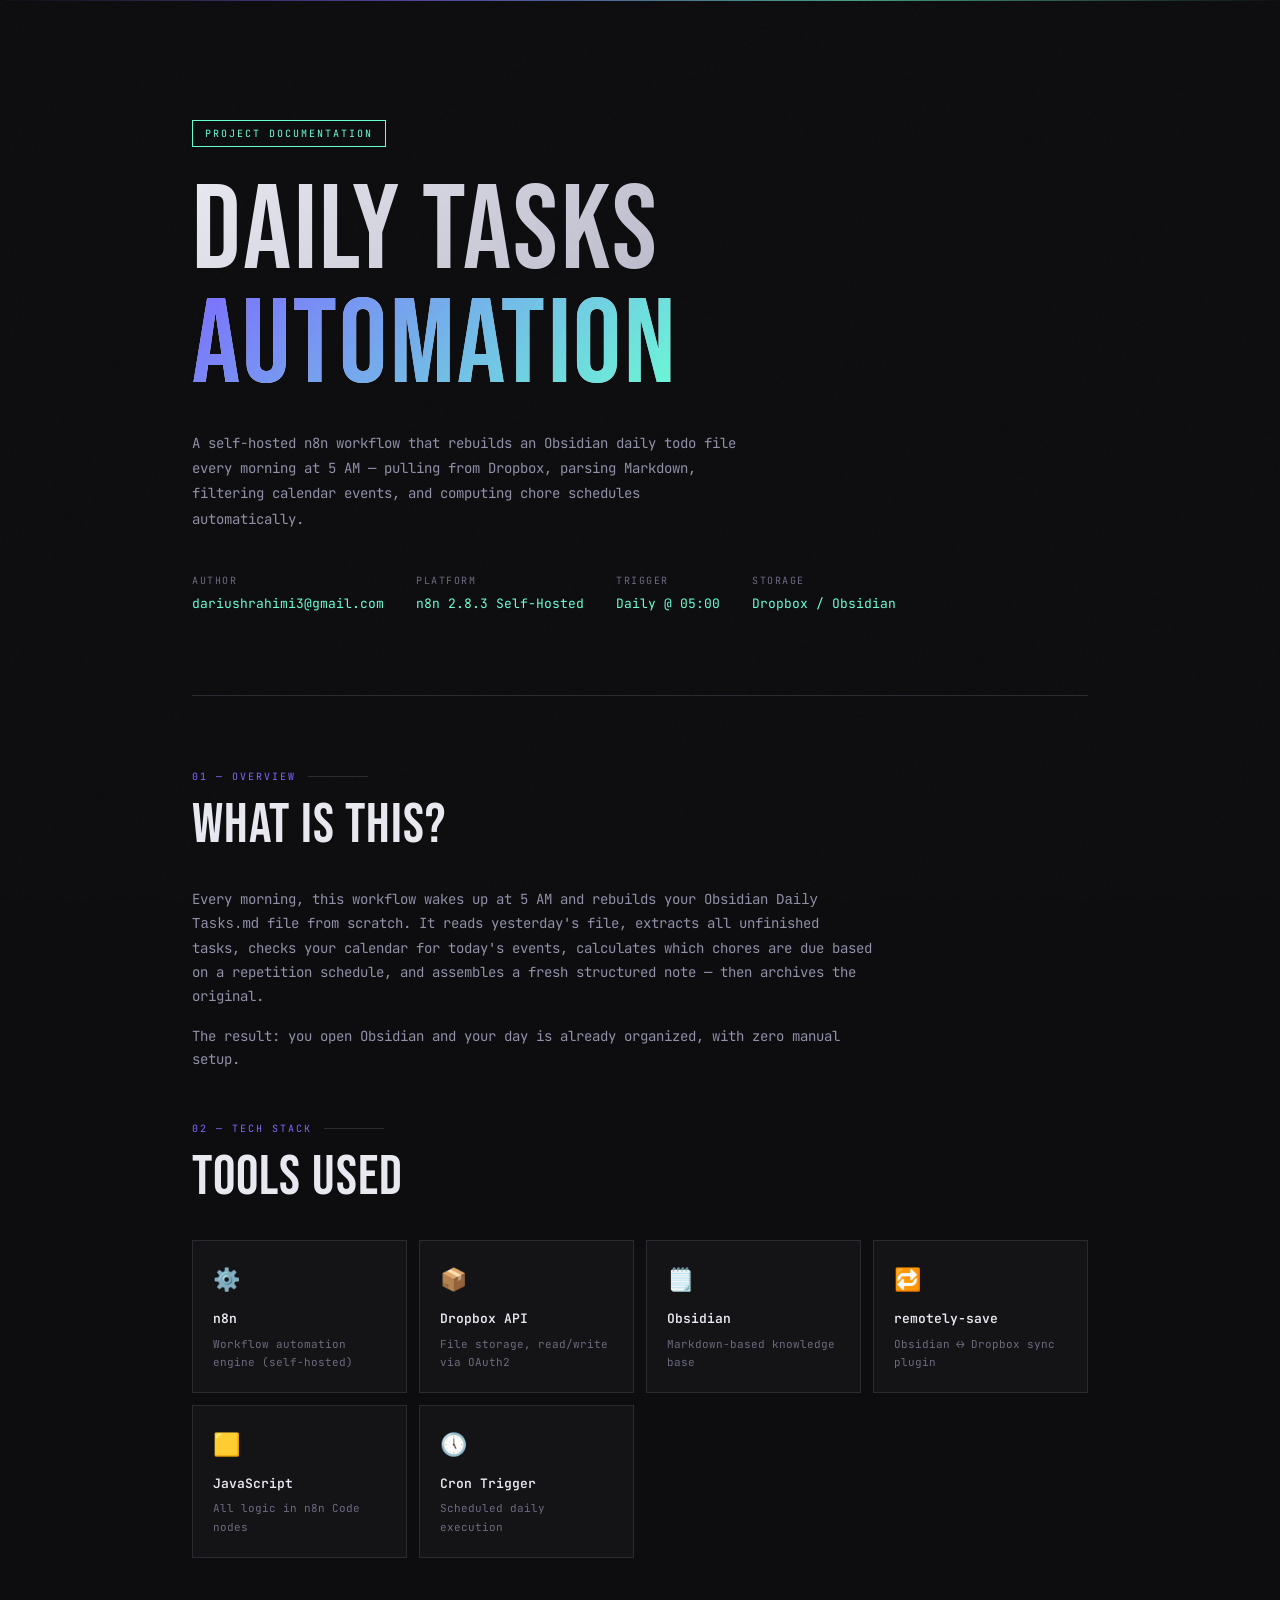
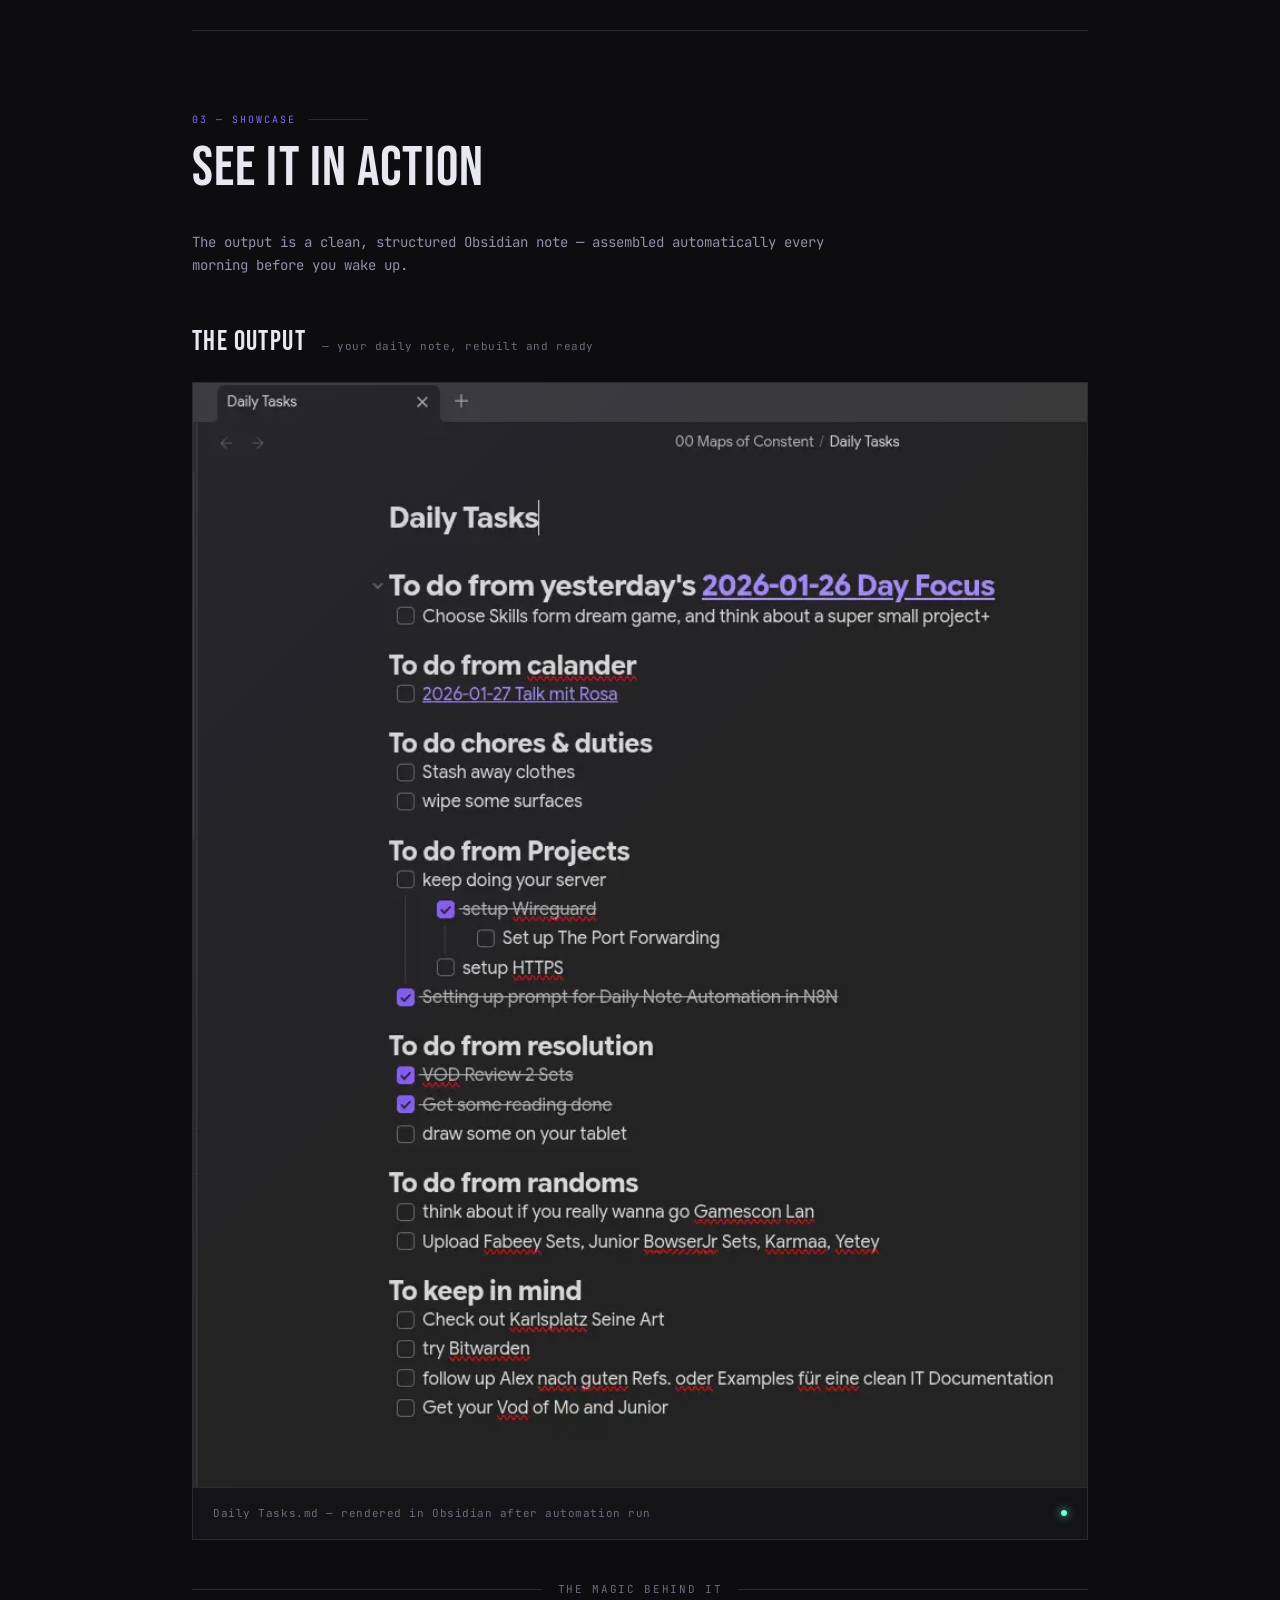
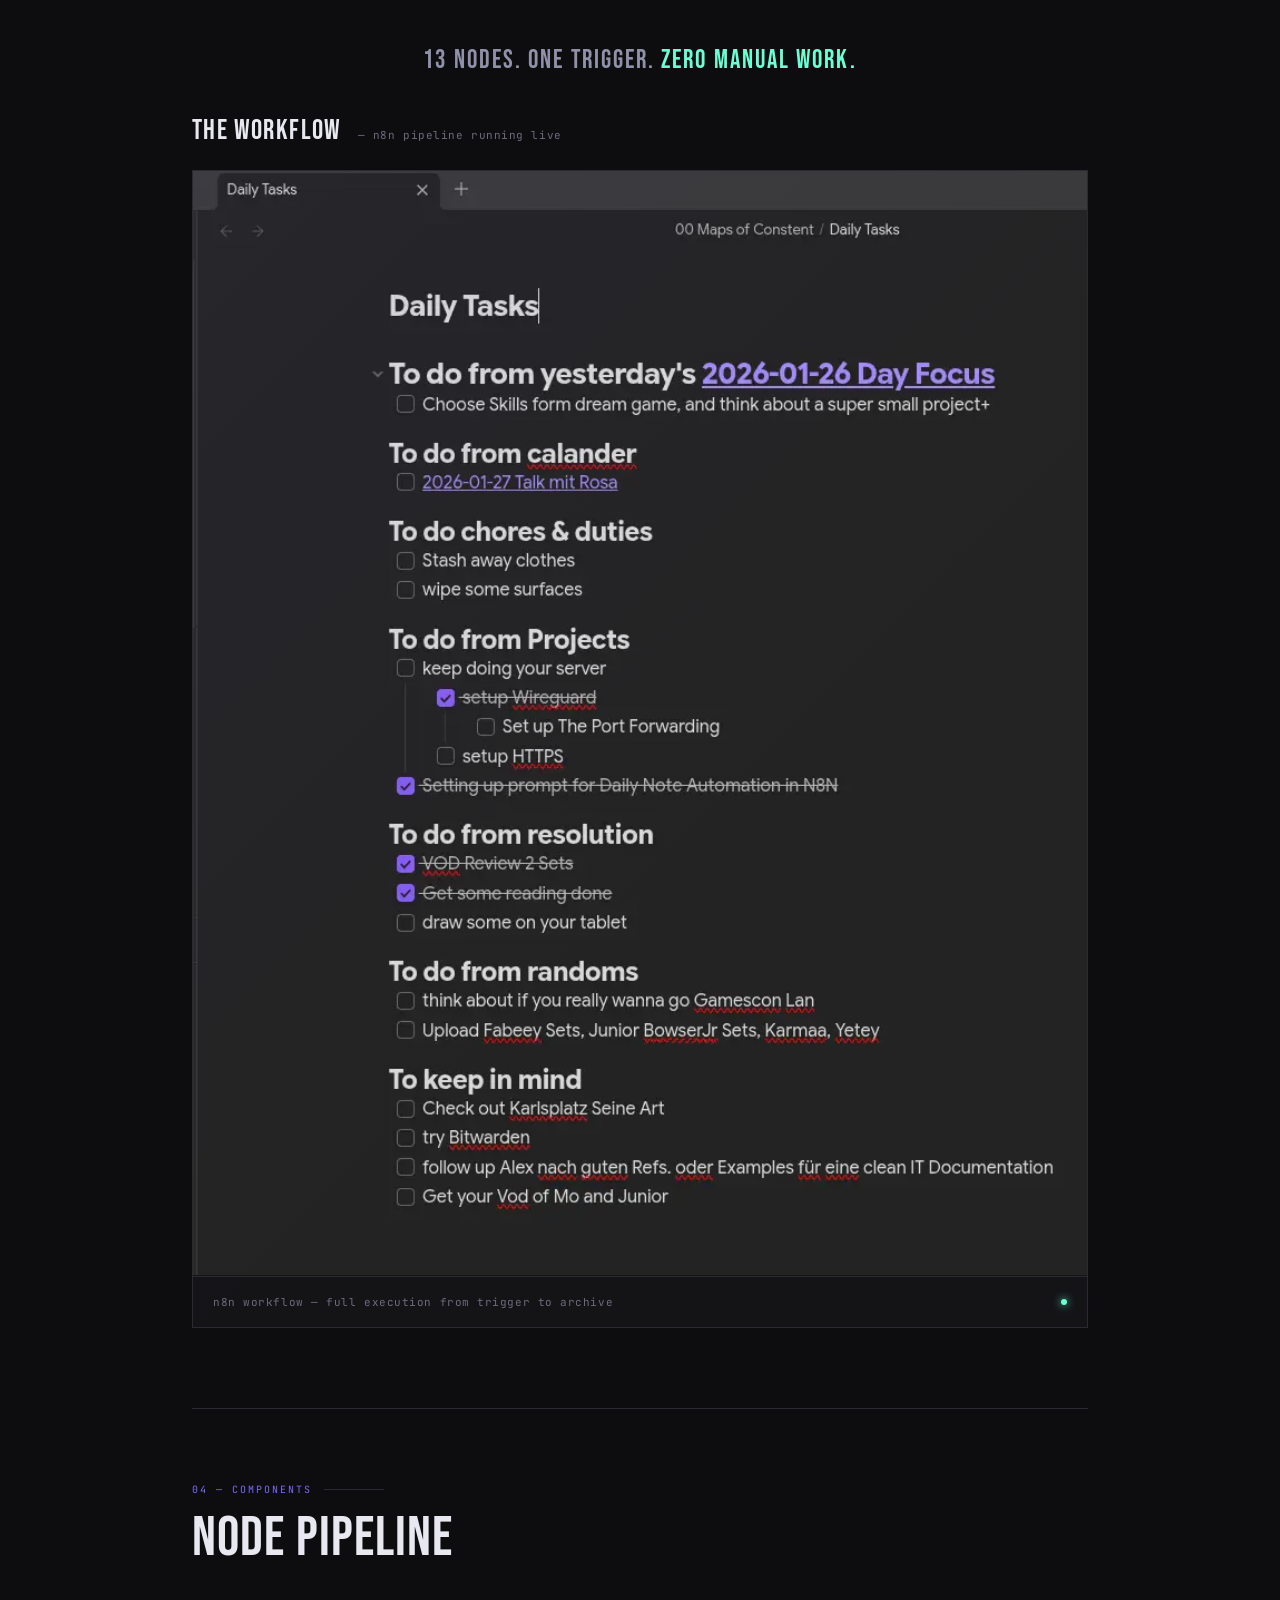
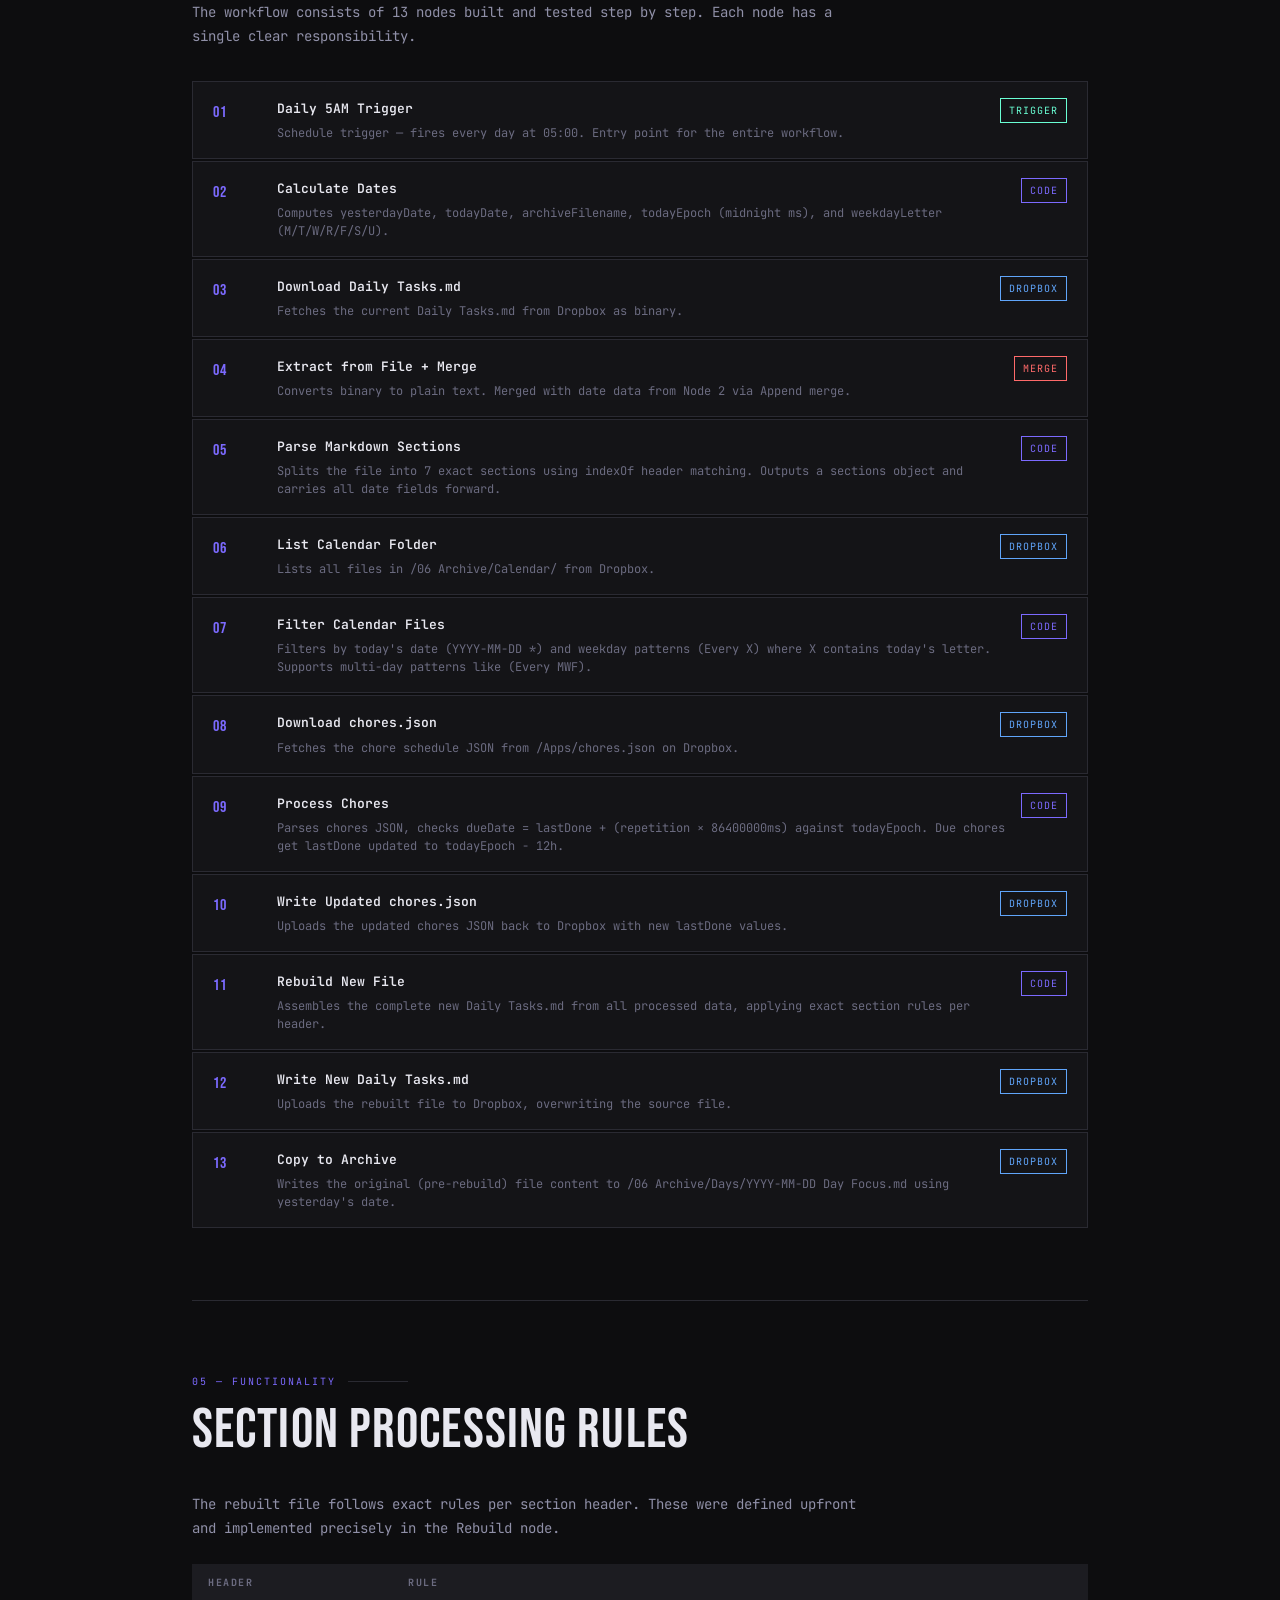
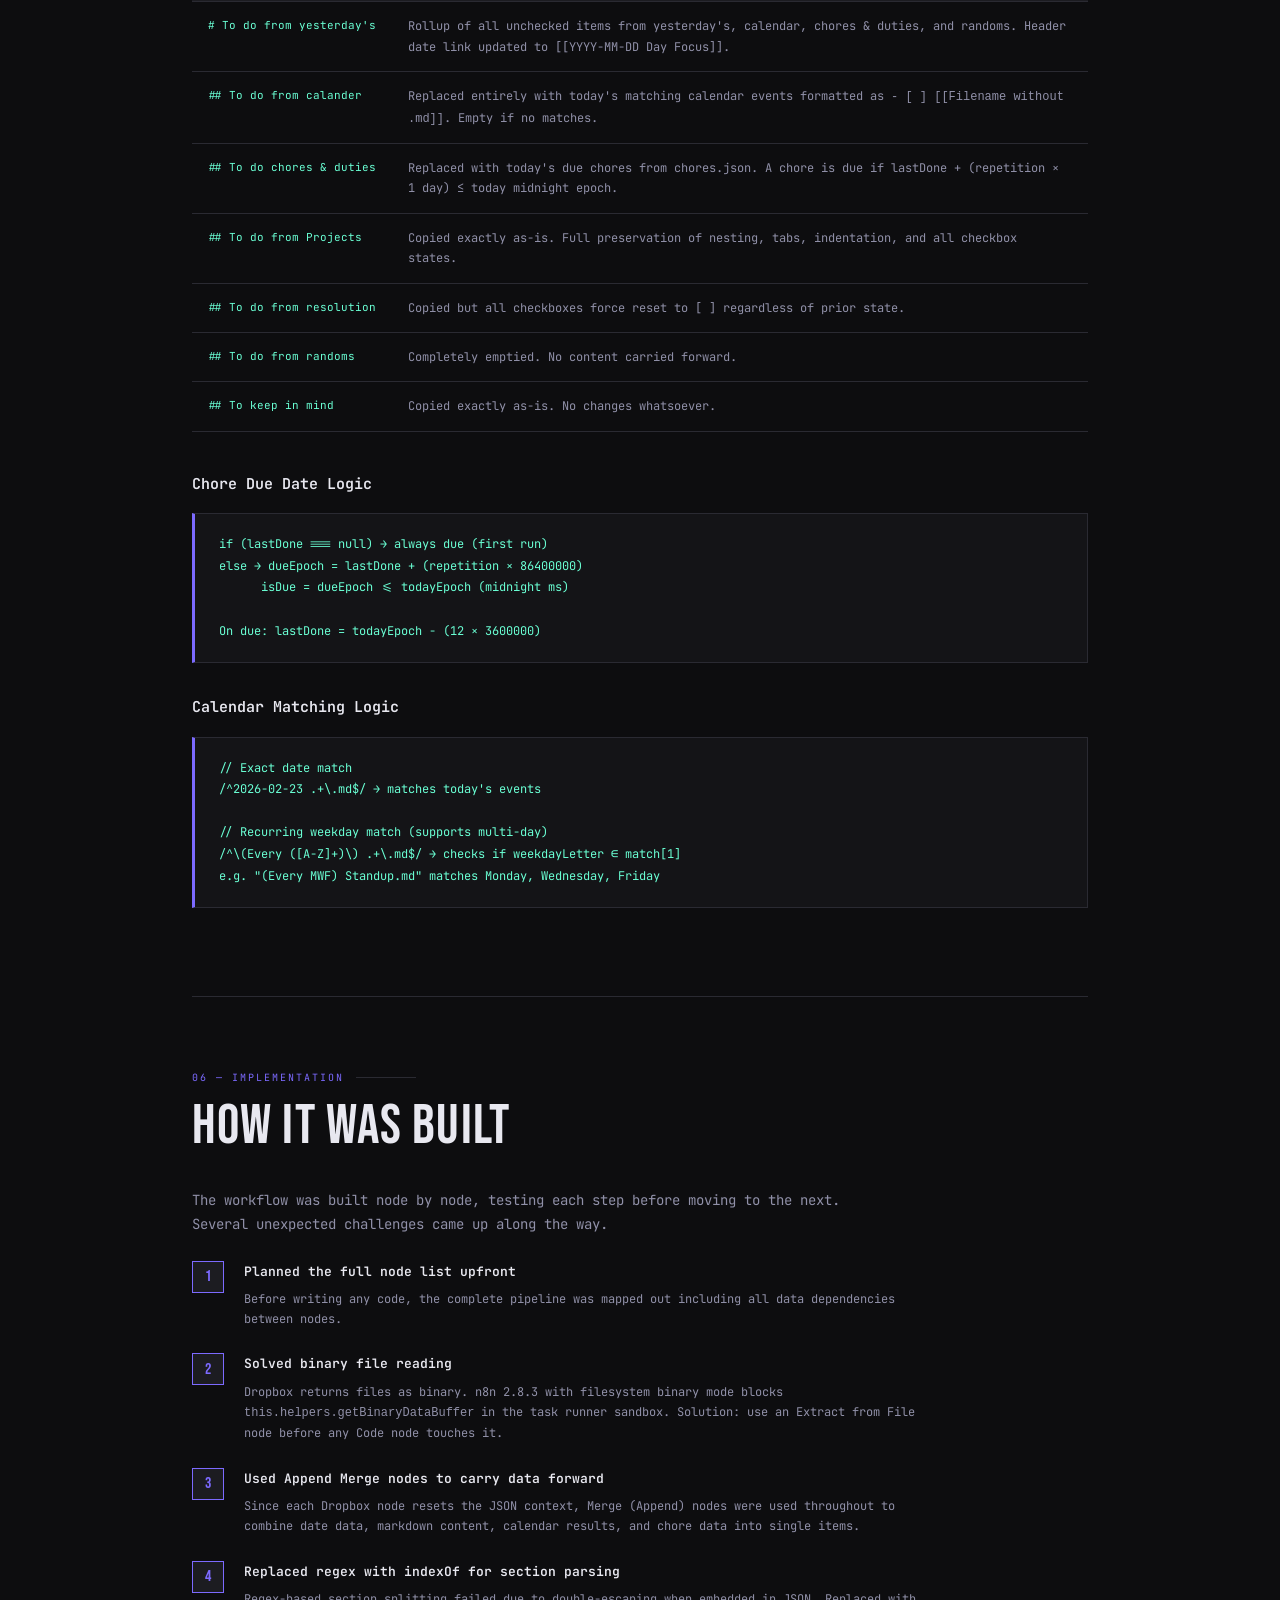
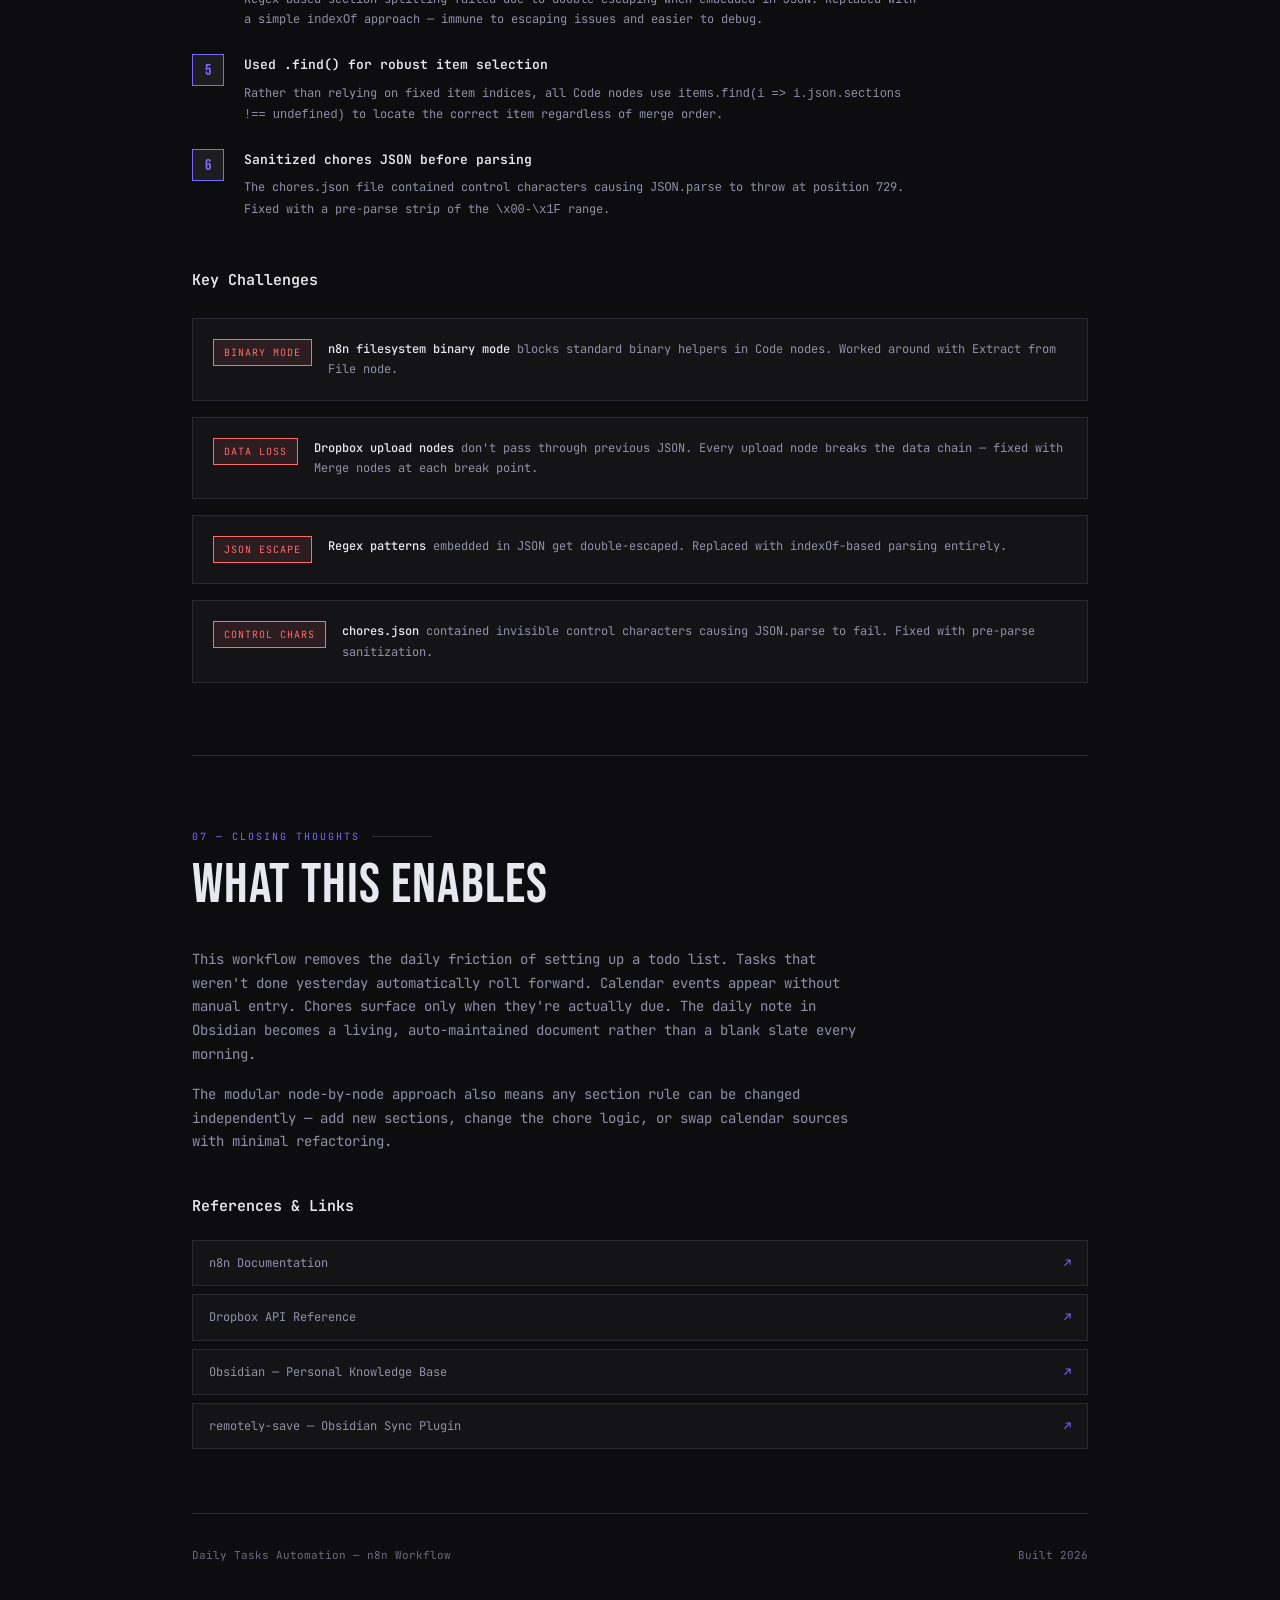
==== commit 5c0d7b6f: "add html css and image" ====
--- a/index.html
+++ b/index.html
@@ -1,934 +1,417 @@
 <!DOCTYPE html>
 <html lang="en">
 <head>
-<meta charset="UTF-8" />
-<meta name="viewport" content="width=device-width, initial-scale=1.0"/>
-<title>Daily Tasks Automation — Documentation</title>
-<link href="https://fonts.googleapis.com/css2?family=Syne:wght@400;600;700;800&family=IBM+Plex+Mono:wght@300;400;500&display=swap" rel="stylesheet"/>
-<style>
-  :root {
-    --bg: #0d0d0d;
-    --surface: #141414;
-    --surface2: #1c1c1c;
-    --border: #2a2a2a;
-    --accent: #c8f060;
-    --accent2: #60b4f0;
-    --accent3: #f06090;
-    --text: #e8e8e8;
-    --muted: #666;
-    --mono: 'IBM Plex Mono', monospace;
-    --sans: 'Syne', sans-serif;
-  }
-
-  * { margin: 0; padding: 0; box-sizing: border-box; }
-
-  body {
-    background: var(--bg);
-    color: var(--text);
-    font-family: var(--mono);
-    font-size: 14px;
-    line-height: 1.8;
-    overflow-x: hidden;
-  }
-
-  /* NOISE OVERLAY */
-  body::before {
-    content: '';
-    position: fixed;
-    inset: 0;
-    background-image: url("data:image/svg+xml,%3Csvg viewBox='0 0 256 256' xmlns='http://www.w3.org/2000/svg'%3E%3Cfilter id='noise'%3E%3CfeTurbulence type='fractalNoise' baseFrequency='0.9' numOctaves='4' stitchTiles='stitch'/%3E%3C/filter%3E%3Crect width='100%25' height='100%25' filter='url(%23noise)' opacity='0.04'/%3E%3C/svg%3E");
-    pointer-events: none;
-    z-index: 1000;
-    opacity: 0.4;
-  }
-
-  /* HERO */
-  .hero {
-    min-height: 100vh;
-    display: flex;
-    flex-direction: column;
-    justify-content: flex-end;
-    padding: 80px 80px 60px;
-    position: relative;
-    border-bottom: 1px solid var(--border);
-    overflow: hidden;
-  }
-
-  .hero-bg {
-    position: absolute;
-    inset: 0;
-    background: 
-      radial-gradient(ellipse 60% 50% at 80% 20%, rgba(200,240,96,0.06) 0%, transparent 70%),
-      radial-gradient(ellipse 40% 60% at 10% 80%, rgba(96,180,240,0.05) 0%, transparent 70%);
-  }
-
-  .hero-grid {
-    position: absolute;
-    inset: 0;
-    background-image: 
-      linear-gradient(var(--border) 1px, transparent 1px),
-      linear-gradient(90deg, var(--border) 1px, transparent 1px);
-    background-size: 60px 60px;
-    opacity: 0.3;
-    mask-image: radial-gradient(ellipse at center, black 30%, transparent 80%);
-  }
-
-  .hero-tag {
-    font-family: var(--mono);
-    font-size: 11px;
-    color: var(--accent);
-    letter-spacing: 0.2em;
-    text-transform: uppercase;
-    margin-bottom: 24px;
-    opacity: 0;
-    animation: fadeUp 0.6s ease forwards 0.2s;
-  }
-
-  .hero h1 {
-    font-family: var(--sans);
-    font-size: clamp(48px, 8vw, 110px);
-    font-weight: 800;
-    line-height: 0.95;
-    letter-spacing: -0.03em;
-    margin-bottom: 32px;
-    opacity: 0;
-    animation: fadeUp 0.6s ease forwards 0.4s;
-  }
-
-  .hero h1 span {
-    color: var(--accent);
-    display: block;
-  }
-
-  .hero-sub {
-    font-family: var(--mono);
-    font-size: 14px;
-    color: var(--muted);
-    max-width: 560px;
-    line-height: 1.9;
-    opacity: 0;
-    animation: fadeUp 0.6s ease forwards 0.6s;
-  }
-
-  .hero-meta {
-    position: absolute;
-    top: 60px;
-    right: 80px;
-    text-align: right;
-    opacity: 0;
-    animation: fadeUp 0.6s ease forwards 0.8s;
-  }
-
-  .hero-meta .label {
-    font-size: 10px;
-    color: var(--muted);
-    letter-spacing: 0.15em;
-    text-transform: uppercase;
-    margin-bottom: 4px;
-  }
-
-  .hero-meta .value {
-    font-size: 13px;
-    color: var(--text);
-  }
-
-  .hero-meta .value + .label { margin-top: 20px; }
-
-  /* LAYOUT */
-  .container {
-    max-width: 1100px;
-    margin: 0 auto;
-    padding: 0 80px;
-  }
-
-  section {
-    padding: 100px 80px;
-    border-bottom: 1px solid var(--border);
-    opacity: 0;
-    transform: translateY(30px);
-    transition: opacity 0.7s ease, transform 0.7s ease;
-  }
-
-  section.visible {
-    opacity: 1;
-    transform: translateY(0);
-  }
-
-  /* SECTION HEADERS */
-  .section-label {
-    font-size: 10px;
-    letter-spacing: 0.25em;
-    text-transform: uppercase;
-    color: var(--accent);
-    margin-bottom: 16px;
-  }
-
-  h2 {
-    font-family: var(--sans);
-    font-size: clamp(32px, 5vw, 56px);
-    font-weight: 800;
-    line-height: 1.05;
-    letter-spacing: -0.02em;
-    margin-bottom: 48px;
-  }
-
-  h3 {
-    font-family: var(--sans);
-    font-size: 20px;
-    font-weight: 700;
-    margin-bottom: 16px;
-    color: var(--text);
-  }
-
-  p {
-    color: #aaa;
-    line-height: 1.9;
-    margin-bottom: 16px;
-    max-width: 680px;
-  }
-
-  /* OVERVIEW GRID */
-  .overview-grid {
-    display: grid;
-    grid-template-columns: 1fr 1fr;
-    gap: 1px;
-    background: var(--border);
-    border: 1px solid var(--border);
-    margin-top: 48px;
-  }
-
-  .overview-cell {
-    background: var(--bg);
-    padding: 36px;
-  }
-
-  .overview-cell .num {
-    font-family: var(--sans);
-    font-size: 48px;
-    font-weight: 800;
-    color: var(--accent);
-    line-height: 1;
-    margin-bottom: 8px;
-  }
-
-  .overview-cell .desc {
-    font-size: 12px;
-    color: var(--muted);
-    text-transform: uppercase;
-    letter-spacing: 0.1em;
-  }
-
-  /* TECH STACK */
-  .stack-grid {
-    display: grid;
-    grid-template-columns: repeat(3, 1fr);
-    gap: 1px;
-    background: var(--border);
-    border: 1px solid var(--border);
-    margin-top: 48px;
-  }
-
-  .stack-item {
-    background: var(--surface);
-    padding: 28px 32px;
-    transition: background 0.2s;
-  }
-
-  .stack-item:hover { background: var(--surface2); }
-
-  .stack-item .tool-name {
-    font-family: var(--sans);
-    font-size: 16px;
-    font-weight: 700;
-    margin-bottom: 6px;
-    color: var(--text);
-  }
-
-  .stack-item .tool-role {
-    font-size: 12px;
-    color: var(--muted);
-    line-height: 1.6;
-  }
-
-  .stack-dot {
-    width: 8px;
-    height: 8px;
-    border-radius: 50%;
-    margin-bottom: 16px;
-  }
-
-  /* NODE PIPELINE */
-  .pipeline {
-    margin-top: 48px;
-    display: flex;
-    flex-direction: column;
-    gap: 1px;
-    background: var(--border);
-    border: 1px solid var(--border);
-  }
-
-  .pipeline-node {
-    background: var(--surface);
-    padding: 24px 32px;
-    display: grid;
-    grid-template-columns: 48px 1fr 200px;
-    align-items: center;
-    gap: 24px;
-    transition: background 0.2s;
-    cursor: default;
-  }
-
-  .pipeline-node:hover { background: var(--surface2); }
-
-  .node-num {
-    font-family: var(--sans);
-    font-size: 28px;
-    font-weight: 800;
-    color: var(--border);
-    line-height: 1;
-  }
-
-  .pipeline-node:hover .node-num { color: var(--accent); }
-
-  .node-info .node-name {
-    font-family: var(--sans);
-    font-size: 15px;
-    font-weight: 700;
-    margin-bottom: 4px;
-  }
-
-  .node-info .node-desc {
-    font-size: 12px;
-    color: var(--muted);
-    line-height: 1.6;
-  }
-
-  .node-type {
-    font-size: 10px;
-    letter-spacing: 0.12em;
-    text-transform: uppercase;
-    padding: 6px 12px;
-    border: 1px solid var(--border);
-    color: var(--muted);
-    text-align: center;
-    justify-self: end;
-  }
-
-  .node-type.trigger { border-color: var(--accent); color: var(--accent); }
-  .node-type.code { border-color: var(--accent2); color: var(--accent2); }
-  .node-type.dropbox { border-color: var(--accent3); color: var(--accent3); }
-  .node-type.merge { border-color: #f0c060; color: #f0c060; }
-
-  /* SECTION RULES */
-  .section-rules {
-    margin-top: 48px;
-    display: flex;
-    flex-direction: column;
-    gap: 1px;
-    background: var(--border);
-    border: 1px solid var(--border);
-  }
-
-  .rule-row {
-    background: var(--surface);
-    padding: 24px 32px;
-    display: grid;
-    grid-template-columns: 280px 1fr;
-    gap: 32px;
-    align-items: start;
-    transition: background 0.2s;
-  }
-
-  .rule-row:hover { background: var(--surface2); }
-
-  .rule-header {
-    font-family: var(--mono);
-    font-size: 12px;
-    color: var(--accent2);
-    padding: 4px 0;
-  }
-
-  .rule-desc {
-    font-size: 13px;
-    color: #aaa;
-    line-height: 1.7;
-  }
-
-  .rule-badge {
-    display: inline-block;
-    font-size: 9px;
-    letter-spacing: 0.15em;
-    text-transform: uppercase;
-    padding: 3px 8px;
-    margin-bottom: 8px;
-    border: 1px solid;
-  }
-
-  .badge-copy { border-color: var(--accent); color: var(--accent); }
-  .badge-replace { border-color: var(--accent3); color: var(--accent3); }
-  .badge-reset { border-color: var(--accent2); color: var(--accent2); }
-  .badge-empty { border-color: var(--muted); color: var(--muted); }
-  .badge-exact { border-color: #f0c060; color: #f0c060; }
-
-  /* CODE BLOCK */
-  .code-block {
-    background: var(--surface);
-    border: 1px solid var(--border);
-    border-left: 3px solid var(--accent2);
-    padding: 28px 32px;
-    margin: 24px 0;
-    overflow-x: auto;
-  }
-
-  .code-block pre {
-    font-family: var(--mono);
-    font-size: 12px;
-    color: #ccc;
-    line-height: 1.8;
-    white-space: pre;
-  }
-
-  .code-block .comment { color: var(--muted); }
-  .code-block .keyword { color: var(--accent2); }
-  .code-block .string { color: var(--accent); }
-
-  /* CHORE LOGIC */
-  .logic-box {
-    background: var(--surface);
-    border: 1px solid var(--border);
-    padding: 32px;
-    margin-top: 32px;
-  }
-
-  .logic-box h4 {
-    font-family: var(--sans);
-    font-size: 14px;
-    font-weight: 700;
-    margin-bottom: 20px;
-    color: var(--accent);
-    letter-spacing: 0.05em;
-    text-transform: uppercase;
-    font-size: 11px;
-  }
-
-  .logic-step {
-    display: flex;
-    gap: 16px;
-    margin-bottom: 16px;
-    align-items: flex-start;
-  }
-
-  .logic-step-num {
-    font-family: var(--sans);
-    font-size: 11px;
-    font-weight: 700;
-    color: var(--accent);
-    min-width: 20px;
-    margin-top: 2px;
-  }
-
-  .logic-step-text {
-    font-size: 13px;
-    color: #aaa;
-    line-height: 1.7;
-  }
-
-  /* CLOSING */
-  .closing {
-    background: var(--surface);
-  }
-
-  .closing-inner {
-    max-width: 720px;
-  }
-
-  /* REFERENCES */
-  .ref-list {
-    margin-top: 32px;
-    display: flex;
-    flex-direction: column;
-    gap: 1px;
-    background: var(--border);
-    border: 1px solid var(--border);
-  }
-
-  .ref-item {
-    background: var(--bg);
-    padding: 16px 24px;
-    display: flex;
-    justify-content: space-between;
-    align-items: center;
-    font-size: 13px;
-    transition: background 0.2s;
-  }
-
-  .ref-item:hover { background: var(--surface); }
-
-  .ref-item a {
-    color: var(--accent2);
-    text-decoration: none;
-    font-size: 12px;
-  }
-
-  .ref-item a:hover { color: var(--accent); }
-
-  .ref-name { color: var(--text); }
-
-  /* FOOTER */
-  footer {
-    padding: 40px 80px;
-    display: flex;
-    justify-content: space-between;
-    align-items: center;
-    border-top: 1px solid var(--border);
-  }
-
-  footer .left {
-    font-family: var(--sans);
-    font-size: 13px;
-    font-weight: 700;
-    color: var(--muted);
-  }
-
-  footer .right {
-    font-size: 11px;
-    color: var(--muted);
-    letter-spacing: 0.1em;
-  }
-
-  /* ANIMATIONS */
-  @keyframes fadeUp {
-    from { opacity: 0; transform: translateY(20px); }
-    to { opacity: 1; transform: translateY(0); }
-  }
-
-  /* SCROLLBAR */
-  ::-webkit-scrollbar { width: 4px; height: 4px; }
-  ::-webkit-scrollbar-track { background: var(--bg); }
-  ::-webkit-scrollbar-thumb { background: var(--border); }
-
-  @media (max-width: 768px) {
-    .hero, section, footer { padding: 60px 24px; }
-    .hero-meta { display: none; }
-    .overview-grid, .stack-grid { grid-template-columns: 1fr; }
-    .pipeline-node { grid-template-columns: 32px 1fr; }
-    .node-type { display: none; }
-    .rule-row { grid-template-columns: 1fr; }
-  }
-</style>
+  <meta charset="UTF-8">
+  <meta name="viewport" content="width=device-width, initial-scale=1.0">
+  <title>Daily Tasks Automation — Documentation</title>
+  <link href="https://fonts.googleapis.com/css2?family=Bebas+Neue&family=JetBrains+Mono:wght@300;400;500;600&display=swap" rel="stylesheet">
+  <link rel="stylesheet" href="style.css">
 </head>
 <body>
 
-<!-- HERO -->
-<div class="hero">
-  <div class="hero-bg"></div>
-  <div class="hero-grid"></div>
-  <div class="hero-meta">
-    <div class="label">Author</div>
-    <div class="value">Dariush Rahimi</div>
-    <div class="label">Platform</div>
-    <div class="value">n8n + Dropbox</div>
-    <div class="label">Trigger</div>
-    <div class="value">Daily @ 05:00</div>
-    <div class="label">Version</div>
-    <div class="value">1.0.0</div>
+<div class="container">
+
+  <!-- ─── HERO ─── -->
+  <div class="hero">
+    <div class="tag">Project Documentation</div>
+    <h1>Daily Tasks<br><span>Automation</span></h1>
+    <p class="subtitle">A self-hosted n8n workflow that rebuilds an Obsidian daily todo file every morning at 5 AM — pulling from Dropbox, parsing Markdown, filtering calendar events, and computing chore schedules automatically.</p>
+    <div class="meta-row">
+      <div class="meta-item">
+        <span class="meta-label">Author</span>
+        <span class="meta-value">dariushrahimi3@gmail.com</span>
+      </div>
+      <div class="meta-item">
+        <span class="meta-label">Platform</span>
+        <span class="meta-value">n8n 2.8.3 Self-Hosted</span>
+      </div>
+      <div class="meta-item">
+        <span class="meta-label">Trigger</span>
+        <span class="meta-value">Daily @ 05:00</span>
+      </div>
+      <div class="meta-item">
+        <span class="meta-label">Storage</span>
+        <span class="meta-value">Dropbox / Obsidian</span>
+      </div>
+    </div>
   </div>
-  <div class="hero-tag">// Workflow Documentation</div>
-  <h1>Daily Tasks<span>Automation</span></h1>
-  <p class="hero-sub">An n8n workflow that rebuilds your Obsidian daily task file every morning — pulling from calendar events, chore schedules, and yesterday's unfinished work.</p>
-</div>
-
-<!-- OVERVIEW -->
-<section id="overview">
-  <div class="section-label">// 01 — Overview</div>
-  <h2>What is this?</h2>
-  <p>Every morning at 5 AM, this workflow reads your Obsidian vault stored in Dropbox, processes seven distinct sections according to custom rules, fetches today's calendar events, calculates which household chores are due, and writes a fresh Daily Tasks file — ready before you wake up.</p>
-  <p>It also archives yesterday's original file to a dedicated archive folder, preserving a full history of every day's focus.</p>
-
-  <div class="overview-grid">
-    <div class="overview-cell">
-      <div class="num">12</div>
-      <div class="desc">Total Nodes in Workflow</div>
-    </div>
-    <div class="overview-cell">
-      <div class="num">7</div>
-      <div class="desc">Markdown Sections Processed</div>
-    </div>
-    <div class="overview-cell">
-      <div class="num">05:00</div>
-      <div class="desc">Daily Trigger Time</div>
-    </div>
-    <div class="overview-cell">
-      <div class="num">17</div>
-      <div class="desc">Chores Tracked by Repetition</div>
+
+  <!-- ─── OVERVIEW + TECH STACK ─── -->
+  <section>
+    <div class="section-label">01 — Overview</div>
+    <h2>What Is This?</h2>
+    <p>Every morning, this workflow wakes up at 5 AM and rebuilds your Obsidian <code>Daily Tasks.md</code> file from scratch. It reads yesterday's file, extracts all unfinished tasks, checks your calendar for today's events, calculates which chores are due based on a repetition schedule, and assembles a fresh structured note — then archives the original.</p>
+    <p>The result: you open Obsidian and your day is already organized, with zero manual setup.</p>
+
+    <div class="section-label" style="margin-top: 48px;">02 — Tech Stack</div>
+    <h2>Tools Used</h2>
+    <div class="stack-grid">
+      <div class="stack-card">
+        <div class="stack-icon">⚙️</div>
+        <div class="stack-name">n8n</div>
+        <div class="stack-role">Workflow automation engine (self-hosted)</div>
+      </div>
+      <div class="stack-card">
+        <div class="stack-icon">📦</div>
+        <div class="stack-name">Dropbox API</div>
+        <div class="stack-role">File storage, read/write via OAuth2</div>
+      </div>
+      <div class="stack-card">
+        <div class="stack-icon">🗒️</div>
+        <div class="stack-name">Obsidian</div>
+        <div class="stack-role">Markdown-based knowledge base</div>
+      </div>
+      <div class="stack-card">
+        <div class="stack-icon">🔁</div>
+        <div class="stack-name">remotely-save</div>
+        <div class="stack-role">Obsidian ↔ Dropbox sync plugin</div>
+      </div>
+      <div class="stack-card">
+        <div class="stack-icon">🟨</div>
+        <div class="stack-name">JavaScript</div>
+        <div class="stack-role">All logic in n8n Code nodes</div>
+      </div>
+      <div class="stack-card">
+        <div class="stack-icon">🕔</div>
+        <div class="stack-name">Cron Trigger</div>
+        <div class="stack-role">Scheduled daily execution</div>
+      </div>
+    </div>
+  </section>
+
+  <!-- ─── SHOWCASE ─── -->
+  <section class="showcase-section">
+    <div class="section-label">03 — Showcase</div>
+    <h2>See It In Action</h2>
+    <p>The output is a clean, structured Obsidian note — assembled automatically every morning before you wake up.</p>
+
+    <!-- Screenshot block -->
+    <div class="showcase-block">
+      <div class="showcase-label-row">
+        <span class="showcase-eyebrow">The Output</span>
+        <span class="showcase-sub">— your daily note, rebuilt and ready</span>
+      </div>
+      <div class="showcase-frame">
+        <img src="showcase.webp" alt="Daily Tasks note in Obsidian" />
+        <div class="showcase-caption">
+          <span class="showcase-caption-text">Daily Tasks.md — rendered in Obsidian after automation run</span>
+          <div class="showcase-dot"></div>
+        </div>
+      </div>
+    </div>
+
+    <!-- Divider -->
+    <div class="showcase-divider">The Magic Behind It</div>
+
+    <!-- Workflow video block -->
+    <div class="showcase-block">
+      <div class="workflow-oneliner">
+        <p>13 nodes. One trigger. <span>Zero manual work.</span></p>
+      </div>
+      <div class="showcase-label-row">
+        <span class="showcase-eyebrow">The Workflow</span>
+        <span class="showcase-sub">— n8n pipeline running live</span>
+      </div>
+      <div class="showcase-frame">
+        <video autoplay loop muted playsinline poster="showcase.webp">
+          <source src="https://www.dropbox.com/scl/fi/wllpabxefk5jfq87h7hbn/workflow_small-ezgif.com-gif-to-webm-converter.webm?rlkey=s3t4tgfvyw85heaobdx3i9s6l&st=o060ivv0&dl=1" type="video/webm">
+          Your browser does not support the video tag.
+        </video>
+        <div class="showcase-caption">
+          <span class="showcase-caption-text">n8n workflow — full execution from trigger to archive</span>
+          <div class="showcase-dot"></div>
+        </div>
+      </div>
+    </div>
+  </section>
+
+  <!-- ─── COMPONENTS / PIPELINE ─── -->
+  <section>
+    <div class="section-label">04 — Components</div>
+    <h2>Node Pipeline</h2>
+    <p>The workflow consists of 13 nodes built and tested step by step. Each node has a single clear responsibility.</p>
+
+    <div class="pipeline">
+      <div class="node-row">
+        <div class="node-num">01</div>
+        <div class="node-info">
+          <div class="node-name">Daily 5AM Trigger</div>
+          <div class="node-desc">Schedule trigger — fires every day at 05:00. Entry point for the entire workflow.</div>
+        </div>
+        <div class="node-type type-trigger">Trigger</div>
+      </div>
+      <div class="node-row">
+        <div class="node-num">02</div>
+        <div class="node-info">
+          <div class="node-name">Calculate Dates</div>
+          <div class="node-desc">Computes yesterdayDate, todayDate, archiveFilename, todayEpoch (midnight ms), and weekdayLetter (M/T/W/R/F/S/U).</div>
+        </div>
+        <div class="node-type type-code">Code</div>
+      </div>
+      <div class="node-row">
+        <div class="node-num">03</div>
+        <div class="node-info">
+          <div class="node-name">Download Daily Tasks.md</div>
+          <div class="node-desc">Fetches the current Daily Tasks.md from Dropbox as binary.</div>
+        </div>
+        <div class="node-type type-dropbox">Dropbox</div>
+      </div>
+      <div class="node-row">
+        <div class="node-num">04</div>
+        <div class="node-info">
+          <div class="node-name">Extract from File + Merge</div>
+          <div class="node-desc">Converts binary to plain text. Merged with date data from Node 2 via Append merge.</div>
+        </div>
+        <div class="node-type type-merge">Merge</div>
+      </div>
+      <div class="node-row">
+        <div class="node-num">05</div>
+        <div class="node-info">
+          <div class="node-name">Parse Markdown Sections</div>
+          <div class="node-desc">Splits the file into 7 exact sections using indexOf header matching. Outputs a sections object and carries all date fields forward.</div>
+        </div>
+        <div class="node-type type-code">Code</div>
+      </div>
+      <div class="node-row">
+        <div class="node-num">06</div>
+        <div class="node-info">
+          <div class="node-name">List Calendar Folder</div>
+          <div class="node-desc">Lists all files in /06 Archive/Calendar/ from Dropbox.</div>
+        </div>
+        <div class="node-type type-dropbox">Dropbox</div>
+      </div>
+      <div class="node-row">
+        <div class="node-num">07</div>
+        <div class="node-info">
+          <div class="node-name">Filter Calendar Files</div>
+          <div class="node-desc">Filters by today's date (YYYY-MM-DD *) and weekday patterns (Every X) where X contains today's letter. Supports multi-day patterns like (Every MWF).</div>
+        </div>
+        <div class="node-type type-code">Code</div>
+      </div>
+      <div class="node-row">
+        <div class="node-num">08</div>
+        <div class="node-info">
+          <div class="node-name">Download chores.json</div>
+          <div class="node-desc">Fetches the chore schedule JSON from /Apps/chores.json on Dropbox.</div>
+        </div>
+        <div class="node-type type-dropbox">Dropbox</div>
+      </div>
+      <div class="node-row">
+        <div class="node-num">09</div>
+        <div class="node-info">
+          <div class="node-name">Process Chores</div>
+          <div class="node-desc">Parses chores JSON, checks dueDate = lastDone + (repetition × 86400000ms) against todayEpoch. Due chores get lastDone updated to todayEpoch − 12h.</div>
+        </div>
+        <div class="node-type type-code">Code</div>
+      </div>
+      <div class="node-row">
+        <div class="node-num">10</div>
+        <div class="node-info">
+          <div class="node-name">Write Updated chores.json</div>
+          <div class="node-desc">Uploads the updated chores JSON back to Dropbox with new lastDone values.</div>
+        </div>
+        <div class="node-type type-dropbox">Dropbox</div>
+      </div>
+      <div class="node-row">
+        <div class="node-num">11</div>
+        <div class="node-info">
+          <div class="node-name">Rebuild New File</div>
+          <div class="node-desc">Assembles the complete new Daily Tasks.md from all processed data, applying exact section rules per header.</div>
+        </div>
+        <div class="node-type type-code">Code</div>
+      </div>
+      <div class="node-row">
+        <div class="node-num">12</div>
+        <div class="node-info">
+          <div class="node-name">Write New Daily Tasks.md</div>
+          <div class="node-desc">Uploads the rebuilt file to Dropbox, overwriting the source file.</div>
+        </div>
+        <div class="node-type type-dropbox">Dropbox</div>
+      </div>
+      <div class="node-row">
+        <div class="node-num">13</div>
+        <div class="node-info">
+          <div class="node-name">Copy to Archive</div>
+          <div class="node-desc">Writes the original (pre-rebuild) file content to /06 Archive/Days/YYYY-MM-DD Day Focus.md using yesterday's date.</div>
+        </div>
+        <div class="node-type type-dropbox">Dropbox</div>
+      </div>
+    </div>
+  </section>
+
+  <!-- ─── FUNCTIONALITY ─── -->
+  <section>
+    <div class="section-label">05 — Functionality</div>
+    <h2>Section Processing Rules</h2>
+    <p>The rebuilt file follows exact rules per section header. These were defined upfront and implemented precisely in the Rebuild node.</p>
+
+    <table class="rules-table">
+      <thead>
+        <tr>
+          <th>Header</th>
+          <th>Rule</th>
+        </tr>
+      </thead>
+      <tbody>
+        <tr>
+          <td># To do from yesterday's</td>
+          <td>Rollup of all unchecked items from yesterday's, calendar, chores & duties, and randoms. Header date link updated to [[YYYY-MM-DD Day Focus]].</td>
+        </tr>
+        <tr>
+          <td>## To do from calander</td>
+          <td>Replaced entirely with today's matching calendar events formatted as <code>- [ ] [[Filename without .md]]</code>. Empty if no matches.</td>
+        </tr>
+        <tr>
+          <td>## To do chores & duties</td>
+          <td>Replaced with today's due chores from chores.json. A chore is due if lastDone + (repetition × 1 day) ≤ today midnight epoch.</td>
+        </tr>
+        <tr>
+          <td>## To do from Projects</td>
+          <td>Copied exactly as-is. Full preservation of nesting, tabs, indentation, and all checkbox states.</td>
+        </tr>
+        <tr>
+          <td>## To do from resolution</td>
+          <td>Copied but all checkboxes force reset to [ ] regardless of prior state.</td>
+        </tr>
+        <tr>
+          <td>## To do from randoms</td>
+          <td>Completely emptied. No content carried forward.</td>
+        </tr>
+        <tr>
+          <td>## To keep in mind</td>
+          <td>Copied exactly as-is. No changes whatsoever.</td>
+        </tr>
+      </tbody>
+    </table>
+
+    <div style="margin-top: 40px;">
+      <h3>Chore Due Date Logic</h3>
+      <div class="code-block">
+if (lastDone === null) → always due (first run)<br>
+else → dueEpoch = lastDone + (repetition × 86400000)<br>
+&nbsp;&nbsp;&nbsp;&nbsp;&nbsp;&nbsp;isDue = dueEpoch &lt;= todayEpoch (midnight ms)<br><br>
+On due: lastDone = todayEpoch − (12 × 3600000)
+      </div>
+    </div>
+
+    <div style="margin-top: 32px;">
+      <h3>Calendar Matching Logic</h3>
+      <div class="code-block">
+// Exact date match<br>
+/^2026-02-23 .+\.md$/  →  matches today's events<br><br>
+// Recurring weekday match (supports multi-day)<br>
+/^\(Every ([A-Z]+)\) .+\.md$/  →  checks if weekdayLetter ∈ match[1]<br>
+e.g. "(Every MWF) Standup.md" matches Monday, Wednesday, Friday
+      </div>
+    </div>
+  </section>
+
+  <!-- ─── IMPLEMENTATION ─── -->
+  <section>
+    <div class="section-label">06 — Implementation</div>
+    <h2>How It Was Built</h2>
+    <p>The workflow was built node by node, testing each step before moving to the next. Several unexpected challenges came up along the way.</p>
+
+    <div class="steps">
+      <div class="step">
+        <div class="step-num">1</div>
+        <div class="step-content">
+          <h4>Planned the full node list upfront</h4>
+          <p>Before writing any code, the complete pipeline was mapped out including all data dependencies between nodes.</p>
+        </div>
+      </div>
+      <div class="step">
+        <div class="step-num">2</div>
+        <div class="step-content">
+          <h4>Solved binary file reading</h4>
+          <p>Dropbox returns files as binary. n8n 2.8.3 with filesystem binary mode blocks <code>this.helpers.getBinaryDataBuffer</code> in the task runner sandbox. Solution: use an Extract from File node before any Code node touches it.</p>
+        </div>
+      </div>
+      <div class="step">
+        <div class="step-num">3</div>
+        <div class="step-content">
+          <h4>Used Append Merge nodes to carry data forward</h4>
+          <p>Since each Dropbox node resets the JSON context, Merge (Append) nodes were used throughout to combine date data, markdown content, calendar results, and chore data into single items.</p>
+        </div>
+      </div>
+      <div class="step">
+        <div class="step-num">4</div>
+        <div class="step-content">
+          <h4>Replaced regex with indexOf for section parsing</h4>
+          <p>Regex-based section splitting failed due to double-escaping when embedded in JSON. Replaced with a simple <code>indexOf</code> approach — immune to escaping issues and easier to debug.</p>
+        </div>
+      </div>
+      <div class="step">
+        <div class="step-num">5</div>
+        <div class="step-content">
+          <h4>Used .find() for robust item selection</h4>
+          <p>Rather than relying on fixed item indices, all Code nodes use <code>items.find(i => i.json.sections !== undefined)</code> to locate the correct item regardless of merge order.</p>
+        </div>
+      </div>
+      <div class="step">
+        <div class="step-num">6</div>
+        <div class="step-content">
+          <h4>Sanitized chores JSON before parsing</h4>
+          <p>The chores.json file contained control characters causing <code>JSON.parse</code> to throw at position 729. Fixed with a pre-parse strip of the <code>\x00-\x1F</code> range.</p>
+        </div>
+      </div>
+    </div>
+
+    <div style="margin-top: 48px;">
+      <h3>Key Challenges</h3>
+      <div class="challenge-list">
+        <div class="challenge">
+          <div class="challenge-badge">Binary Mode</div>
+          <div class="challenge-text"><strong>n8n filesystem binary mode</strong> blocks standard binary helpers in Code nodes. Worked around with Extract from File node.</div>
+        </div>
+        <div class="challenge">
+          <div class="challenge-badge">Data Loss</div>
+          <div class="challenge-text"><strong>Dropbox upload nodes</strong> don't pass through previous JSON. Every upload node breaks the data chain — fixed with Merge nodes at each break point.</div>
+        </div>
+        <div class="challenge">
+          <div class="challenge-badge">JSON Escape</div>
+          <div class="challenge-text"><strong>Regex patterns</strong> embedded in JSON get double-escaped. Replaced with indexOf-based parsing entirely.</div>
+        </div>
+        <div class="challenge">
+          <div class="challenge-badge">Control Chars</div>
+          <div class="challenge-text"><strong>chores.json</strong> contained invisible control characters causing JSON.parse to fail. Fixed with pre-parse sanitization.</div>
+        </div>
+      </div>
+    </div>
+  </section>
+
+  <!-- ─── CLOSING ─── -->
+  <div class="closing">
+    <div class="section-label">07 — Closing Thoughts</div>
+    <h2>What This Enables</h2>
+    <p>This workflow removes the daily friction of setting up a todo list. Tasks that weren't done yesterday automatically roll forward. Calendar events appear without manual entry. Chores surface only when they're actually due. The daily note in Obsidian becomes a living, auto-maintained document rather than a blank slate every morning.</p>
+    <p>The modular node-by-node approach also means any section rule can be changed independently — add new sections, change the chore logic, or swap calendar sources with minimal refactoring.</p>
+
+    <div style="margin-top: 40px;">
+      <h3>References & Links</h3>
+      <div class="ref-list">
+        <a class="ref-item" href="https://n8n.io/docs" target="_blank">
+          n8n Documentation <span class="ref-arrow">↗</span>
+        </a>
+        <a class="ref-item" href="https://www.dropbox.com/developers/documentation/http/documentation" target="_blank">
+          Dropbox API Reference <span class="ref-arrow">↗</span>
+        </a>
+        <a class="ref-item" href="https://obsidian.md" target="_blank">
+          Obsidian — Personal Knowledge Base <span class="ref-arrow">↗</span>
+        </a>
+        <a class="ref-item" href="https://remotely-save.github.io" target="_blank">
+          remotely-save — Obsidian Sync Plugin <span class="ref-arrow">↗</span>
+        </a>
+      </div>
+    </div>
+
+    <div class="footer-line">
+      <span>Daily Tasks Automation — n8n Workflow</span>
+      <span>Built 2026</span>
     </div>
   </div>
-</section>
-
-<!-- TECH STACK -->
-<section id="stack">
-  <div class="section-label">// 02 — Categories</div>
-  <h2>Tech Stack &amp; Tools</h2>
-  <p>The workflow is built entirely on self-hosted infrastructure, using open-source and free-tier tools.</p>
-
-  <div class="stack-grid">
-    <div class="stack-item">
-      <div class="stack-dot" style="background: var(--accent)"></div>
-      <div class="tool-name">n8n</div>
-      <div class="tool-role">Self-hosted workflow automation engine. Orchestrates all nodes, scheduling, and data flow.</div>
-    </div>
-    <div class="stack-item">
-      <div class="stack-dot" style="background: #0061fe"></div>
-      <div class="tool-name">Dropbox</div>
-      <div class="tool-role">Cloud storage for the Obsidian vault. Used for reading, writing, and archiving markdown files via OAuth2 API.</div>
-    </div>
-    <div class="stack-item">
-      <div class="stack-dot" style="background: #7c3aed"></div>
-      <div class="tool-name">Obsidian</div>
-      <div class="tool-role">Personal knowledge management app. The vault format (markdown + wikilinks) defines the file structure this workflow targets.</div>
-    </div>
-    <div class="stack-item">
-      <div class="stack-dot" style="background: var(--accent2)"></div>
-      <div class="tool-name">JavaScript</div>
-      <div class="tool-role">All processing logic lives in n8n Code nodes — markdown parsing, date calculation, chore due-date logic, and file assembly.</div>
-    </div>
-    <div class="stack-item">
-      <div class="stack-dot" style="background: #f0c060"></div>
-      <div class="tool-name">remotely-save</div>
-      <div class="tool-role">Obsidian plugin that syncs the vault to Dropbox automatically, making files accessible to the workflow.</div>
-    </div>
-    <div class="stack-item">
-      <div class="stack-dot" style="background: var(--accent3)"></div>
-      <div class="tool-name">JSON (chores.json)</div>
-      <div class="tool-role">A flat JSON file stored in Dropbox tracking each chore's repetition interval and last completed date in Epoch ms.</div>
-    </div>
-  </div>
-</section>
-
-<!-- PIPELINE -->
-<section id="pipeline">
-  <div class="section-label">// 03 — Components</div>
-  <h2>Node Pipeline</h2>
-  <p>The workflow runs 12 nodes in sequence. Each node has a single responsibility and passes its output forward through Merge nodes that keep all context available downstream.</p>
-
-  <div class="pipeline">
-    <div class="pipeline-node">
-      <div class="node-num">01</div>
-      <div class="node-info">
-        <div class="node-name">Daily 5AM Trigger</div>
-        <div class="node-desc">Fires the workflow every day at 05:00 using a Schedule Trigger.</div>
-      </div>
-      <div class="node-type trigger">Schedule</div>
-    </div>
-    <div class="pipeline-node">
-      <div class="node-num">02</div>
-      <div class="node-info">
-        <div class="node-name">Calculate Dates</div>
-        <div class="node-desc">Computes yesterdayDate, archiveFilename, todayDate, todayEpoch (midnight ms), and weekdayLetter (M/T/W/R/F/S/U).</div>
-      </div>
-      <div class="node-type code">Code</div>
-    </div>
-    <div class="pipeline-node">
-      <div class="node-num">03</div>
-      <div class="node-info">
-        <div class="node-name">Download Daily Tasks.md</div>
-        <div class="node-desc">Downloads the current Daily Tasks.md from Dropbox as binary.</div>
-      </div>
-      <div class="node-type dropbox">Dropbox</div>
-    </div>
-    <div class="pipeline-node">
-      <div class="node-num">04</div>
-      <div class="node-info">
-        <div class="node-name">Extract from File</div>
-        <div class="node-desc">Converts binary Dropbox download to plain text JSON field. Required due to n8n filesystem binary mode.</div>
-      </div>
-      <div class="node-type code">Extract</div>
-    </div>
-    <div class="pipeline-node">
-      <div class="node-num">05</div>
-      <div class="node-info">
-        <div class="node-name">Parse Markdown Sections</div>
-        <div class="node-desc">Splits the markdown into 7 named sections using indexOf-based parsing. Carries originalContent for archiving.</div>
-      </div>
-      <div class="node-type code">Code</div>
-    </div>
-    <div class="pipeline-node">
-      <div class="node-num">06</div>
-      <div class="node-info">
-        <div class="node-name">List Calendar Folder</div>
-        <div class="node-desc">Lists all files in /06 Archive/Calendar/ from Dropbox.</div>
-      </div>
-      <div class="node-type dropbox">Dropbox</div>
-    </div>
-    <div class="pipeline-node">
-      <div class="node-num">07</div>
-      <div class="node-info">
-        <div class="node-name">Filter Calendar Files</div>
-        <div class="node-desc">Filters files matching today's date (YYYY-MM-DD) or recurring weekday pattern (Every X). Outputs formatted wikilinks.</div>
-      </div>
-      <div class="node-type code">Code</div>
-    </div>
-    <div class="pipeline-node">
-      <div class="node-num">08</div>
-      <div class="node-info">
-        <div class="node-name">Download chores.json</div>
-        <div class="node-desc">Downloads the chores tracking JSON from /Apps/chores.json in Dropbox.</div>
-      </div>
-      <div class="node-type dropbox">Dropbox</div>
-    </div>
-    <div class="pipeline-node">
-      <div class="node-num">09</div>
-      <div class="node-info">
-        <div class="node-name">Process Chores</div>
-        <div class="node-desc">Parses chores JSON, checks due dates via Epoch ms, outputs due chore lines, updates lastDone to todayEpoch − 12h.</div>
-      </div>
-      <div class="node-type code">Code</div>
-    </div>
-    <div class="pipeline-node">
-      <div class="node-num">10</div>
-      <div class="node-info">
-        <div class="node-name">Write Updated chores.json</div>
-        <div class="node-desc">Uploads the updated chores JSON back to Dropbox, persisting the new lastDone values.</div>
-      </div>
-      <div class="node-type dropbox">Dropbox</div>
-    </div>
-    <div class="pipeline-node">
-      <div class="node-num">11</div>
-      <div class="node-info">
-        <div class="node-name">Rebuild New File</div>
-        <div class="node-desc">Assembles the complete new Daily Tasks.md by applying all 7 section rules. Uses .find() to robustly locate correct merged items.</div>
-      </div>
-      <div class="node-type code">Code</div>
-    </div>
-    <div class="pipeline-node">
-      <div class="node-num">12</div>
-      <div class="node-info">
-        <div class="node-name">Write New Daily Tasks.md</div>
-        <div class="node-desc">Overwrites the live Daily Tasks.md with today's rebuilt content.</div>
-      </div>
-      <div class="node-type dropbox">Dropbox</div>
-    </div>
-    <div class="pipeline-node">
-      <div class="node-num">13</div>
-      <div class="node-info">
-        <div class="node-name">Copy to Archive</div>
-        <div class="node-desc">Writes yesterday's original content to /06 Archive/Days/YYYY-MM-DD Day Focus.md for permanent record.</div>
-      </div>
-      <div class="node-type dropbox">Dropbox</div>
-    </div>
-  </div>
-</section>
-
-<!-- SECTION RULES -->
-<section id="rules">
-  <div class="section-label">// 04 — Functionality</div>
-  <h2>Section Processing Rules</h2>
-  <p>Each of the 7 markdown sections is handled by a distinct rule. This is the core logic of the workflow.</p>
-
-  <div class="section-rules">
-    <div class="rule-row">
-      <div class="rule-header"># To do from yesterday's</div>
-      <div class="rule-desc">
-        <span class="rule-badge badge-copy">Rollup</span><br/>
-        Aggregates all items from yesterday's own section plus the calendar, chores &amp; duties, and randoms sections. All checked items <code>[x]</code> are unchecked to <code>[ ]</code>. Only incomplete items carry forward. The header date link is updated to <code>[[YYYY-MM-DD Day Focus]]</code>.
-      </div>
-    </div>
-    <div class="rule-row">
-      <div class="rule-header">## To do from calander</div>
-      <div class="rule-desc">
-        <span class="rule-badge badge-replace">Replace</span><br/>
-        Entirely replaced with today's matched calendar events formatted as <code>- [ ] [[Filename without .md]]</code>. If no events match today, the section is left empty.
-      </div>
-    </div>
-    <div class="rule-row">
-      <div class="rule-header">## To do chores &amp; duties</div>
-      <div class="rule-desc">
-        <span class="rule-badge badge-replace">Replace</span><br/>
-        Entirely replaced with today's due chores from chores.json. A chore is due if <code>lastDone + (repetition × 86400000ms) ≤ todayEpoch</code>. If lastDone is null the chore is always due.
-      </div>
-    </div>
-    <div class="rule-row">
-      <div class="rule-header">## To do from Projects</div>
-      <div class="rule-desc">
-        <span class="rule-badge badge-exact">Exact Copy</span><br/>
-        Copied completely as-is. All nesting, indentation (tabs), checkbox states, and wikilinks are preserved without any modification.
-      </div>
-    </div>
-    <div class="rule-row">
-      <div class="rule-header">## To do from resolution</div>
-      <div class="rule-desc">
-        <span class="rule-badge badge-reset">Force Reset</span><br/>
-        Copied but every checkbox is force-reset to <code>[ ]</code> regardless of prior state. Resolutions reappear fresh every single day.
-      </div>
-    </div>
-    <div class="rule-row">
-      <div class="rule-header">## To do from randoms</div>
-      <div class="rule-desc">
-        <span class="rule-badge badge-empty">Empty</span><br/>
-        Completely cleared. All previous random items are discarded. The section header is kept but the body is empty.
-      </div>
-    </div>
-    <div class="rule-row">
-      <div class="rule-header">## To keep in mind</div>
-      <div class="rule-desc">
-        <span class="rule-badge badge-exact">Exact Copy</span><br/>
-        Copied completely as-is. Persistent notes and reminders that should always be visible.
-      </div>
-    </div>
-  </div>
-</section>
-
-<!-- CHORE LOGIC -->
-<section id="chores">
-  <div class="section-label">// 05 — Implementation</div>
-  <h2>Chore Due-Date Logic</h2>
-  <p>Chores are tracked in a flat JSON file with each entry storing a repetition interval in days and the last completed date as an Epoch millisecond timestamp.</p>
-
-  <div class="code-block">
-    <pre><span class="comment">// chores.json structure</span>
-{
-  <span class="string">"chores"</span>: [
-    { <span class="string">"id"</span>: <span class="string">"1"</span>, <span class="string">"repetition"</span>: 1,  <span class="string">"chorename"</span>: <span class="string">"quick Reset"</span>,  <span class="string">"lastDone"</span>: 1771761600000 },
-    { <span class="string">"id"</span>: <span class="string">"3"</span>, <span class="string">"repetition"</span>: 2,  <span class="string">"chorename"</span>: <span class="string">"do Dishes"</span>,    <span class="string">"lastDone"</span>: null },
-    { <span class="string">"id"</span>: <span class="string">"7"</span>, <span class="string">"repetition"</span>: 7,  <span class="string">"chorename"</span>: <span class="string">"wipe Surfaces"</span>, <span class="string">"lastDone"</span>: 1771761600000 },
-    { <span class="string">"id"</span>: <span class="string">"17"</span>, <span class="string">"repetition"</span>: 90, <span class="string">"chorename"</span>: <span class="string">"clean Windows"</span>, <span class="string">"lastDone"</span>: 1771761600000 }
-  ]
-}</pre>
-  </div>
-
-  <div class="logic-box">
-    <h4>Due Date Calculation</h4>
-    <div class="logic-step">
-      <div class="logic-step-num">01</div>
-      <div class="logic-step-text">If <code>lastDone</code> is <code>null</code> → chore is always due. It has never been completed.</div>
-    </div>
-    <div class="logic-step">
-      <div class="logic-step-num">02</div>
-      <div class="logic-step-text">Otherwise: <code>dueEpoch = lastDone + (repetition × 86400000)</code></div>
-    </div>
-    <div class="logic-step">
-      <div class="logic-step-num">03</div>
-      <div class="logic-step-text">If <code>dueEpoch ≤ todayEpoch</code> (today at midnight) → chore is due today.</div>
-    </div>
-    <div class="logic-step">
-      <div class="logic-step-num">04</div>
-      <div class="logic-step-text">Due chores get <code>lastDone</code> updated to <code>todayEpoch − 43200000</code> (midnight minus 12 hours) and are written back to Dropbox.</div>
-    </div>
-    <div class="logic-step">
-      <div class="logic-step-num">05</div>
-      <div class="logic-step-text">Non-due chores are passed through unchanged — their <code>lastDone</code> is never touched.</div>
-    </div>
-  </div>
-</section>
-
-<!-- CALENDAR LOGIC -->
-<section id="calendar">
-  <div class="section-label">// 06 — Implementation</div>
-  <h2>Calendar Matching Logic</h2>
-  <p>The workflow lists all files in the Calendar folder and filters them by two patterns using today's date and weekday letter.</p>
-
-  <div class="logic-box">
-    <h4>Weekday Mapping</h4>
-    <div class="logic-step">
-      <div class="logic-step-num">M</div>
-      <div class="logic-step-text">Monday</div>
-    </div>
-    <div class="logic-step">
-      <div class="logic-step-num">T</div>
-      <div class="logic-step-text">Tuesday</div>
-    </div>
-    <div class="logic-step">
-      <div class="logic-step-num">W</div>
-      <div class="logic-step-text">Wednesday</div>
-    </div>
-    <div class="logic-step">
-      <div class="logic-step-num">R</div>
-      <div class="logic-step-text">Thursday</div>
-    </div>
-    <div class="logic-step">
-      <div class="logic-step-num">F</div>
-      <div class="logic-step-text">Friday</div>
-    </div>
-    <div class="logic-step">
-      <div class="logic-step-num">S</div>
-      <div class="logic-step-text">Saturday</div>
-    </div>
-    <div class="logic-step">
-      <div class="logic-step-num">U</div>
-      <div class="logic-step-text">Sunday</div>
-    </div>
-  </div>
-
-  <div class="logic-box" style="margin-top: 16px;">
-    <h4>Match Patterns</h4>
-    <div class="logic-step">
-      <div class="logic-step-num">01</div>
-      <div class="logic-step-text"><code>YYYY-MM-DD *.md</code> — matches files for today's exact date. Example: <code>2026-02-23 DnD Session.md</code></div>
-    </div>
-    <div class="logic-step">
-      <div class="logic-step-num">02</div>
-      <div class="logic-step-text"><code>(Every X) *.md</code> — matches recurring events where X contains today's weekday letter. Supports multi-day patterns like <code>(Every MWF)</code>.</div>
-    </div>
-    <div class="logic-step">
-      <div class="logic-step-num">03</div>
-      <div class="logic-step-text">Each match is formatted as <code>- [ ] [[Filename without .md]]</code> for Obsidian wikilink compatibility.</div>
-    </div>
-  </div>
-</section>
-
-<!-- CLOSING -->
-<section id="closing" class="closing">
-  <div class="section-label">// 07 — Closing Thoughts</div>
-  <h2>Reflections</h2>
-  <div class="closing-inner">
-    <p>Building this workflow piece by piece revealed a lot about how n8n handles binary data in filesystem mode — the biggest surprise was that <code>this.helpers.getBinaryDataBuffer</code> is sandboxed out in newer self-hosted versions, requiring the Extract from File node as a workaround.</p>
-    <p>The Merge + Append pattern for passing context through branching paths turned out to be the most reliable approach. Using <code>items.find()</code> to locate the right item by field presence made the Rebuild node resilient to merge order — a small but important design decision.</p>
-    <p>The chore system using Epoch milliseconds is deliberately simple — no timezone complexity, no date libraries, just arithmetic. The 12-hour offset on <code>lastDone</code> ensures a chore completed "today" won't resurface again tomorrow even if the repetition interval is 1 day.</p>
-    <p>The workflow is intentionally modular. Each node does one thing. That made debugging straightforward and will make future changes — like adding a shopping list to chores, or a new section type — easy to slot in without touching the rest of the chain.</p>
-
-    <div class="ref-list" style="margin-top: 48px;">
-      <div class="ref-item">
-        <span class="ref-name">n8n Documentation</span>
-        <a href="https://docs.n8n.io" target="_blank">docs.n8n.io →</a>
-      </div>
-      <div class="ref-item">
-        <span class="ref-name">Dropbox API Reference</span>
-        <a href="https://www.dropbox.com/developers/documentation" target="_blank">dropbox.com/developers →</a>
-      </div>
-      <div class="ref-item">
-        <span class="ref-name">Obsidian — Personal Knowledge Base</span>
-        <a href="https://obsidian.md" target="_blank">obsidian.md →</a>
-      </div>
-      <div class="ref-item">
-        <span class="ref-name">remotely-save — Obsidian Sync Plugin</span>
-        <a href="https://github.com/remotely-save/remotely-save" target="_blank">github.com/remotely-save →</a>
-      </div>
-      <div class="ref-item">
-        <span class="ref-name">n8n Code Node Reference</span>
-        <a href="https://docs.n8n.io/code/code-node/" target="_blank">docs.n8n.io/code →</a>
-      </div>
-    </div>
-  </div>
-</section>
-
-<footer>
-  <div class="left">Daily Tasks Automation — v1.0</div>
-  <div class="right">Built with n8n · Dropbox · Obsidian</div>
-</footer>
-
-<script>
-  // Scroll reveal
-  const sections = document.querySelectorAll('section');
-  const observer = new IntersectionObserver((entries) => {
-    entries.forEach(e => {
-      if (e.isIntersecting) {
-        e.target.classList.add('visible');
-        observer.unobserve(e.target);
-      }
-    });
-  }, { threshold: 0.08 });
-
-  sections.forEach(s => observer.observe(s));
-</script>
+
+</div><!-- /container -->
+
 </body>
 </html>
--- a/style.css
+++ b/style.css
@@ -0,0 +1,561 @@
+:root {
+  --bg: #0d0d0f;
+  --surface: #141417;
+  --surface2: #1c1c21;
+  --border: #2a2a32;
+  --accent: #7c6aff;
+  --accent2: #ff6a6a;
+  --accent3: #6affd4;
+  --text: #e8e8f0;
+  --muted: #6b6b80;
+  --muted2: #9090a8;
+}
+
+* { margin: 0; padding: 0; box-sizing: border-box; }
+html { scroll-behavior: smooth; }
+
+body {
+  background: var(--bg);
+  color: var(--text);
+  font-family: 'JetBrains Mono', monospace;
+  font-size: 14px;
+  line-height: 1.7;
+  overflow-x: hidden;
+}
+
+/* Grain overlay */
+body::before {
+  content: '';
+  position: fixed;
+  inset: 0;
+  background-image: url("data:image/svg+xml,%3Csvg viewBox='0 0 256 256' xmlns='http://www.w3.org/2000/svg'%3E%3Cfilter id='noise'%3E%3CfeTurbulence type='fractalNoise' baseFrequency='0.9' numOctaves='4' stitchTiles='stitch'/%3E%3C/filter%3E%3Crect width='100%25' height='100%25' filter='url(%23noise)' opacity='0.04'/%3E%3C/svg%3E");
+  pointer-events: none;
+  z-index: 1000;
+  opacity: 0.4;
+}
+
+/* Layout */
+.container {
+  max-width: 960px;
+  margin: 0 auto;
+  padding: 0 32px;
+}
+
+/* ─── HERO ─── */
+.hero {
+  padding: 120px 0 80px;
+  position: relative;
+  border-bottom: 1px solid var(--border);
+}
+
+.hero::before {
+  content: '';
+  position: absolute;
+  top: 0; left: -200px; right: -200px;
+  height: 1px;
+  background: linear-gradient(90deg, transparent, var(--accent), var(--accent3), transparent);
+  opacity: 0.6;
+}
+
+.tag {
+  display: inline-block;
+  font-size: 10px;
+  letter-spacing: 0.2em;
+  text-transform: uppercase;
+  color: var(--accent3);
+  border: 1px solid var(--accent3);
+  padding: 4px 12px;
+  margin-bottom: 28px;
+  opacity: 0.8;
+}
+
+h1 {
+  font-family: 'Bebas Neue', sans-serif;
+  font-size: clamp(56px, 10vw, 120px);
+  font-weight: 400;
+  line-height: 0.95;
+  letter-spacing: 0.02em;
+  margin-bottom: 28px;
+  background: linear-gradient(135deg, var(--text) 0%, var(--muted2) 100%);
+  -webkit-background-clip: text;
+  -webkit-text-fill-color: transparent;
+  background-clip: text;
+}
+
+h1 span {
+  background: linear-gradient(135deg, var(--accent) 0%, var(--accent3) 100%);
+  -webkit-background-clip: text;
+  -webkit-text-fill-color: transparent;
+  background-clip: text;
+}
+
+.subtitle {
+  font-size: 14px;
+  color: var(--muted2);
+  max-width: 560px;
+  line-height: 1.8;
+  margin-bottom: 40px;
+}
+
+.meta-row {
+  display: flex;
+  gap: 32px;
+  flex-wrap: wrap;
+}
+
+.meta-item {
+  display: flex;
+  flex-direction: column;
+  gap: 4px;
+}
+
+.meta-label {
+  font-size: 10px;
+  letter-spacing: 0.15em;
+  text-transform: uppercase;
+  color: var(--muted);
+}
+
+.meta-value {
+  font-size: 13px;
+  color: var(--accent3);
+}
+
+/* ─── SECTIONS ─── */
+section {
+  padding: 72px 0;
+  border-bottom: 1px solid var(--border);
+}
+
+.section-label {
+  font-size: 10px;
+  letter-spacing: 0.2em;
+  text-transform: uppercase;
+  color: var(--accent);
+  margin-bottom: 12px;
+  display: flex;
+  align-items: center;
+  gap: 12px;
+}
+
+.section-label::after {
+  content: '';
+  flex: 1;
+  height: 1px;
+  background: var(--border);
+  max-width: 60px;
+}
+
+h2 {
+  font-family: 'Bebas Neue', sans-serif;
+  font-size: clamp(32px, 5vw, 56px);
+  font-weight: 400;
+  letter-spacing: 0.02em;
+  margin-bottom: 32px;
+  line-height: 1.05;
+}
+
+h3 {
+  font-family: 'JetBrains Mono', monospace;
+  font-size: 15px;
+  font-weight: 600;
+  margin-bottom: 16px;
+  color: var(--text);
+}
+
+p {
+  color: var(--muted2);
+  margin-bottom: 16px;
+  max-width: 680px;
+}
+
+/* ─── SHOWCASE ─── */
+.showcase-section {
+  padding: 80px 0;
+  border-bottom: 1px solid var(--border);
+}
+
+.showcase-block {
+  margin-top: 40px;
+}
+
+.showcase-label-row {
+  display: flex;
+  align-items: baseline;
+  gap: 16px;
+  margin-bottom: 16px;
+}
+
+.showcase-eyebrow {
+  font-family: 'Bebas Neue', sans-serif;
+  font-size: 28px;
+  letter-spacing: 0.05em;
+  color: var(--text);
+}
+
+.showcase-sub {
+  font-size: 11px;
+  color: var(--muted);
+  letter-spacing: 0.05em;
+}
+
+.showcase-frame {
+  position: relative;
+  background: var(--surface);
+  border: 1px solid var(--border);
+  overflow: hidden;
+}
+
+.showcase-frame::before {
+  content: '';
+  position: absolute;
+  inset: 0;
+  background: linear-gradient(135deg, rgba(124,106,255,0.04) 0%, transparent 60%);
+  pointer-events: none;
+  z-index: 1;
+}
+
+.showcase-frame img,
+.showcase-frame video {
+  width: 100%;
+  display: block;
+}
+
+.showcase-caption {
+  padding: 16px 20px;
+  border-top: 1px solid var(--border);
+  display: flex;
+  align-items: center;
+  justify-content: space-between;
+}
+
+.showcase-caption-text {
+  font-size: 11px;
+  color: var(--muted);
+  letter-spacing: 0.05em;
+}
+
+.showcase-dot {
+  width: 6px;
+  height: 6px;
+  border-radius: 50%;
+  background: var(--accent3);
+  box-shadow: 0 0 8px var(--accent3);
+  animation: pulse 2s ease-in-out infinite;
+}
+
+@keyframes pulse {
+  0%, 100% { opacity: 1; }
+  50% { opacity: 0.3; }
+}
+
+.showcase-divider {
+  display: flex;
+  align-items: center;
+  gap: 16px;
+  margin: 40px 0;
+  color: var(--muted);
+  font-size: 11px;
+  letter-spacing: 0.15em;
+  text-transform: uppercase;
+}
+
+.showcase-divider::before,
+.showcase-divider::after {
+  content: '';
+  flex: 1;
+  height: 1px;
+  background: var(--border);
+}
+
+.workflow-oneliner {
+  text-align: center;
+  margin-bottom: 24px;
+}
+
+.workflow-oneliner p {
+  font-family: 'Bebas Neue', sans-serif;
+  font-size: clamp(18px, 3vw, 26px);
+  letter-spacing: 0.08em;
+  color: var(--muted2);
+  max-width: 100%;
+  margin: 0 auto;
+}
+
+.workflow-oneliner p span {
+  color: var(--accent3);
+}
+
+/* ─── STACK GRID ─── */
+.stack-grid {
+  display: grid;
+  grid-template-columns: repeat(auto-fill, minmax(180px, 1fr));
+  gap: 12px;
+  margin-top: 24px;
+}
+
+.stack-card {
+  background: var(--surface);
+  border: 1px solid var(--border);
+  padding: 20px;
+  position: relative;
+  overflow: hidden;
+  transition: border-color 0.2s;
+}
+
+.stack-card:hover { border-color: var(--accent); }
+
+.stack-card::before {
+  content: '';
+  position: absolute;
+  top: 0; left: 0; right: 0;
+  height: 2px;
+  background: linear-gradient(90deg, var(--accent), var(--accent3));
+  opacity: 0;
+  transition: opacity 0.2s;
+}
+
+.stack-card:hover::before { opacity: 1; }
+
+.stack-icon { font-size: 22px; margin-bottom: 10px; }
+
+.stack-name {
+  font-family: 'JetBrains Mono', monospace;
+  font-size: 13px;
+  font-weight: 600;
+  color: var(--text);
+  margin-bottom: 4px;
+}
+
+.stack-role { font-size: 11px; color: var(--muted); }
+
+/* ─── PIPELINE ─── */
+.pipeline {
+  margin-top: 32px;
+  display: flex;
+  flex-direction: column;
+  gap: 2px;
+}
+
+.node-row {
+  display: grid;
+  grid-template-columns: 48px 1fr auto;
+  gap: 16px;
+  align-items: start;
+  padding: 16px 20px;
+  background: var(--surface);
+  border: 1px solid var(--border);
+  transition: background 0.15s;
+}
+
+.node-row:hover { background: var(--surface2); }
+
+.node-num {
+  font-family: 'Bebas Neue', sans-serif;
+  font-size: 16px;
+  color: var(--accent);
+  padding-top: 1px;
+  letter-spacing: 0.05em;
+}
+
+.node-name {
+  font-family: 'JetBrains Mono', monospace;
+  font-size: 13px;
+  font-weight: 600;
+  color: var(--text);
+  margin-bottom: 4px;
+}
+
+.node-desc { font-size: 12px; color: var(--muted); line-height: 1.5; }
+
+.node-type {
+  font-size: 10px;
+  letter-spacing: 0.1em;
+  text-transform: uppercase;
+  padding: 3px 8px;
+  border: 1px solid;
+  white-space: nowrap;
+  align-self: start;
+}
+
+.type-trigger { color: var(--accent3); border-color: var(--accent3); }
+.type-code    { color: var(--accent);  border-color: var(--accent);  }
+.type-dropbox { color: #60a5fa;        border-color: #60a5fa;        }
+.type-merge   { color: var(--accent2); border-color: var(--accent2); }
+
+/* ─── RULES TABLE ─── */
+.rules-table {
+  width: 100%;
+  border-collapse: collapse;
+  margin-top: 24px;
+  font-size: 12px;
+}
+
+.rules-table th {
+  text-align: left;
+  padding: 10px 16px;
+  background: var(--surface2);
+  color: var(--muted);
+  font-size: 10px;
+  letter-spacing: 0.15em;
+  text-transform: uppercase;
+  border-bottom: 1px solid var(--border);
+}
+
+.rules-table td {
+  padding: 14px 16px;
+  border-bottom: 1px solid var(--border);
+  vertical-align: top;
+  color: var(--muted2);
+}
+
+.rules-table tr:hover td { background: var(--surface); }
+
+.rules-table td:first-child {
+  font-family: 'JetBrains Mono', monospace;
+  color: var(--accent3);
+  white-space: nowrap;
+  font-size: 11px;
+}
+
+/* ─── CODE BLOCK ─── */
+.code-block {
+  background: var(--surface);
+  border: 1px solid var(--border);
+  border-left: 3px solid var(--accent);
+  padding: 20px 24px;
+  margin: 16px 0;
+  overflow-x: auto;
+  font-size: 12px;
+  color: var(--accent3);
+  line-height: 1.8;
+}
+
+/* ─── STEPS ─── */
+.steps {
+  display: flex;
+  flex-direction: column;
+  gap: 24px;
+  margin-top: 24px;
+}
+
+.step {
+  display: grid;
+  grid-template-columns: 32px 1fr;
+  gap: 20px;
+  align-items: start;
+}
+
+.step-num {
+  width: 32px;
+  height: 32px;
+  display: flex;
+  align-items: center;
+  justify-content: center;
+  background: var(--surface2);
+  border: 1px solid var(--accent);
+  color: var(--accent);
+  font-family: 'Bebas Neue', sans-serif;
+  font-size: 16px;
+  flex-shrink: 0;
+}
+
+.step-content h4 {
+  font-family: 'JetBrains Mono', monospace;
+  font-size: 13px;
+  font-weight: 600;
+  color: var(--text);
+  margin-bottom: 6px;
+}
+
+.step-content p { font-size: 12px; margin-bottom: 0; }
+
+/* ─── CHALLENGES ─── */
+.challenge-list {
+  display: flex;
+  flex-direction: column;
+  gap: 16px;
+  margin-top: 24px;
+}
+
+.challenge {
+  background: var(--surface);
+  border: 1px solid var(--border);
+  padding: 20px;
+  display: grid;
+  grid-template-columns: auto 1fr;
+  gap: 16px;
+  align-items: start;
+}
+
+.challenge-badge {
+  font-size: 10px;
+  letter-spacing: 0.1em;
+  text-transform: uppercase;
+  padding: 4px 10px;
+  background: rgba(255, 106, 106, 0.1);
+  border: 1px solid var(--accent2);
+  color: var(--accent2);
+  white-space: nowrap;
+}
+
+.challenge-text { font-size: 12px; color: var(--muted2); }
+.challenge-text strong { color: var(--text); font-weight: 500; }
+
+/* ─── CLOSING ─── */
+.closing { padding: 72px 0 120px; }
+
+.ref-list {
+  display: flex;
+  flex-direction: column;
+  gap: 8px;
+  margin-top: 20px;
+}
+
+.ref-item {
+  display: flex;
+  align-items: center;
+  gap: 12px;
+  padding: 12px 16px;
+  background: var(--surface);
+  border: 1px solid var(--border);
+  text-decoration: none;
+  color: var(--muted2);
+  font-size: 12px;
+  transition: border-color 0.2s, color 0.2s;
+}
+
+.ref-item:hover { border-color: var(--accent); color: var(--text); }
+.ref-arrow { color: var(--accent); margin-left: auto; }
+
+.footer-line {
+  margin-top: 64px;
+  padding-top: 32px;
+  border-top: 1px solid var(--border);
+  display: flex;
+  justify-content: space-between;
+  align-items: center;
+  font-size: 11px;
+  color: var(--muted);
+}
+
+/* ─── ANIMATIONS ─── */
+@keyframes fadeUp {
+  from { opacity: 0; transform: translateY(24px); }
+  to   { opacity: 1; transform: translateY(0); }
+}
+
+.hero > * {
+  animation: fadeUp 0.6s ease forwards;
+  opacity: 0;
+}
+
+.hero > *:nth-child(1) { animation-delay: 0.1s; }
+.hero > *:nth-child(2) { animation-delay: 0.2s; }
+.hero > *:nth-child(3) { animation-delay: 0.3s; }
+.hero > *:nth-child(4) { animation-delay: 0.45s; }
+
+/* ─── SCROLLBAR ─── */
+::-webkit-scrollbar { width: 4px; height: 4px; }
+::-webkit-scrollbar-track { background: var(--bg); }
+::-webkit-scrollbar-thumb { background: var(--border); }
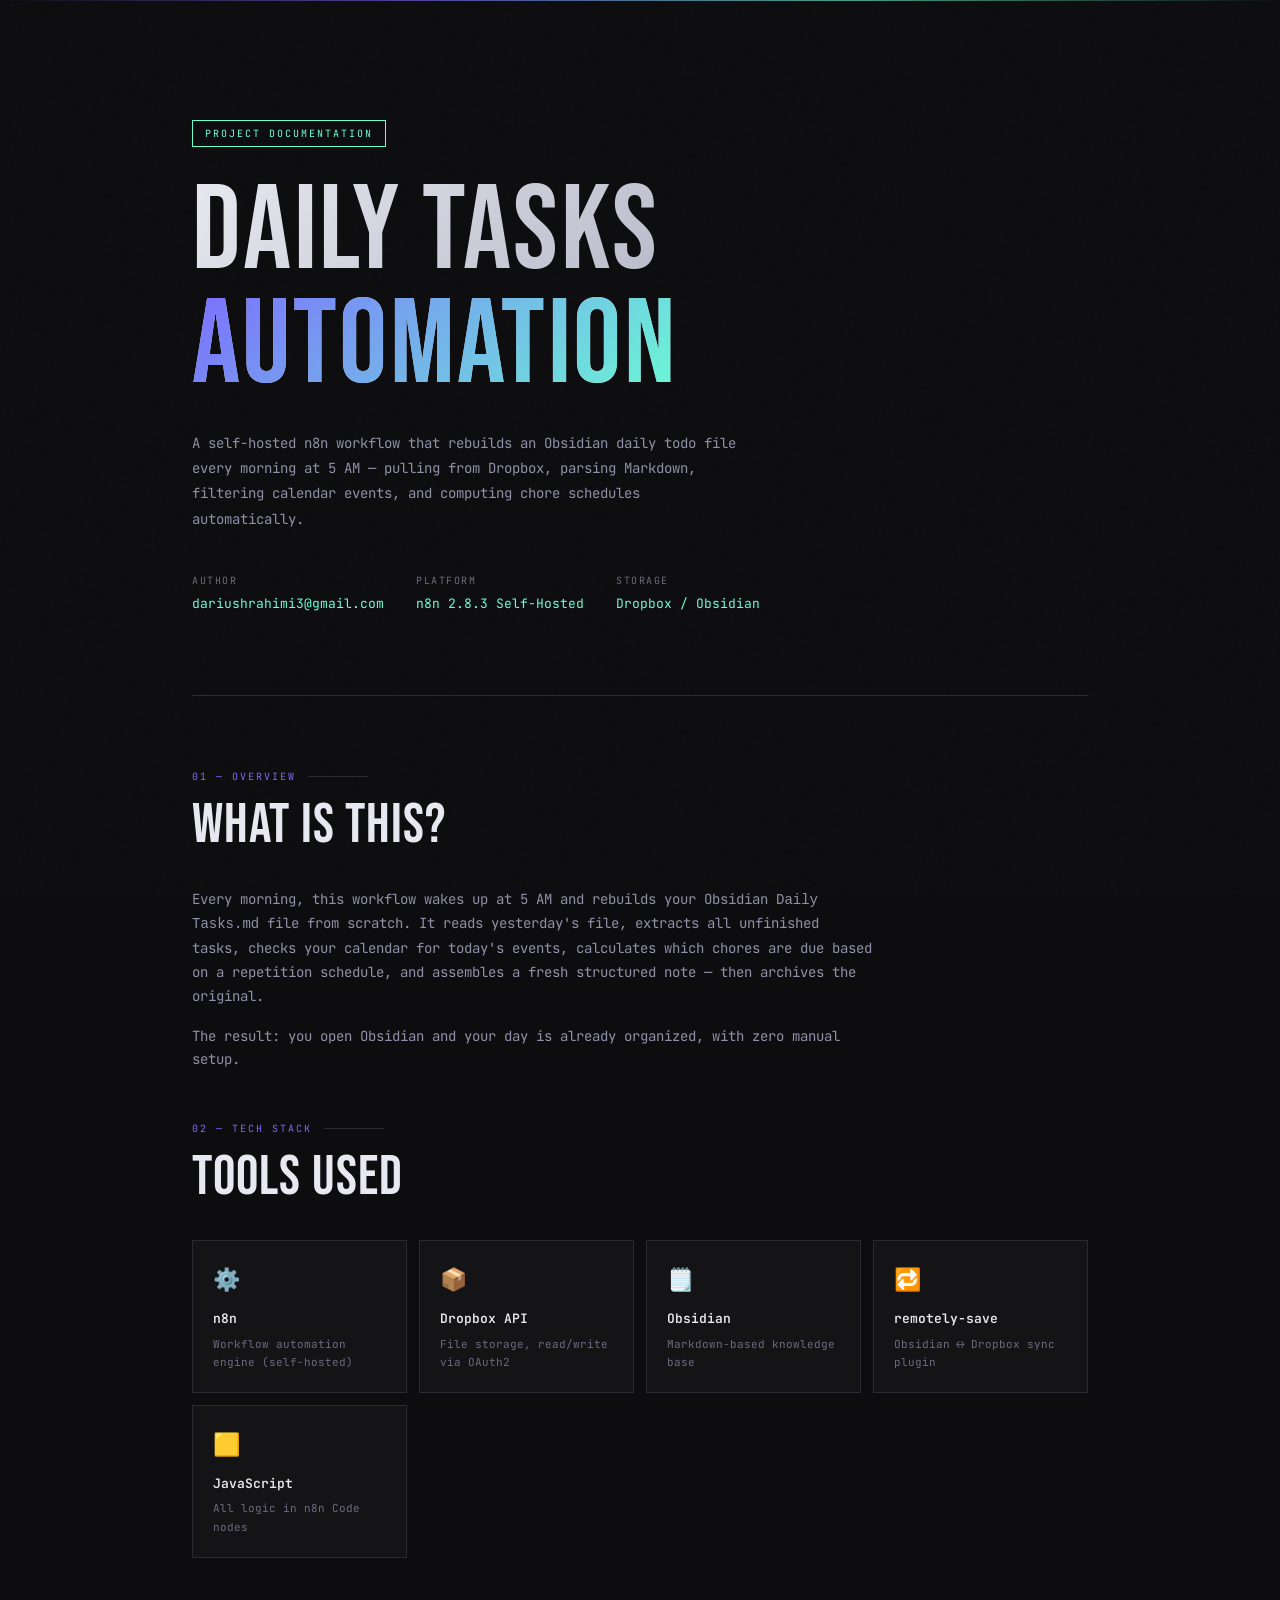
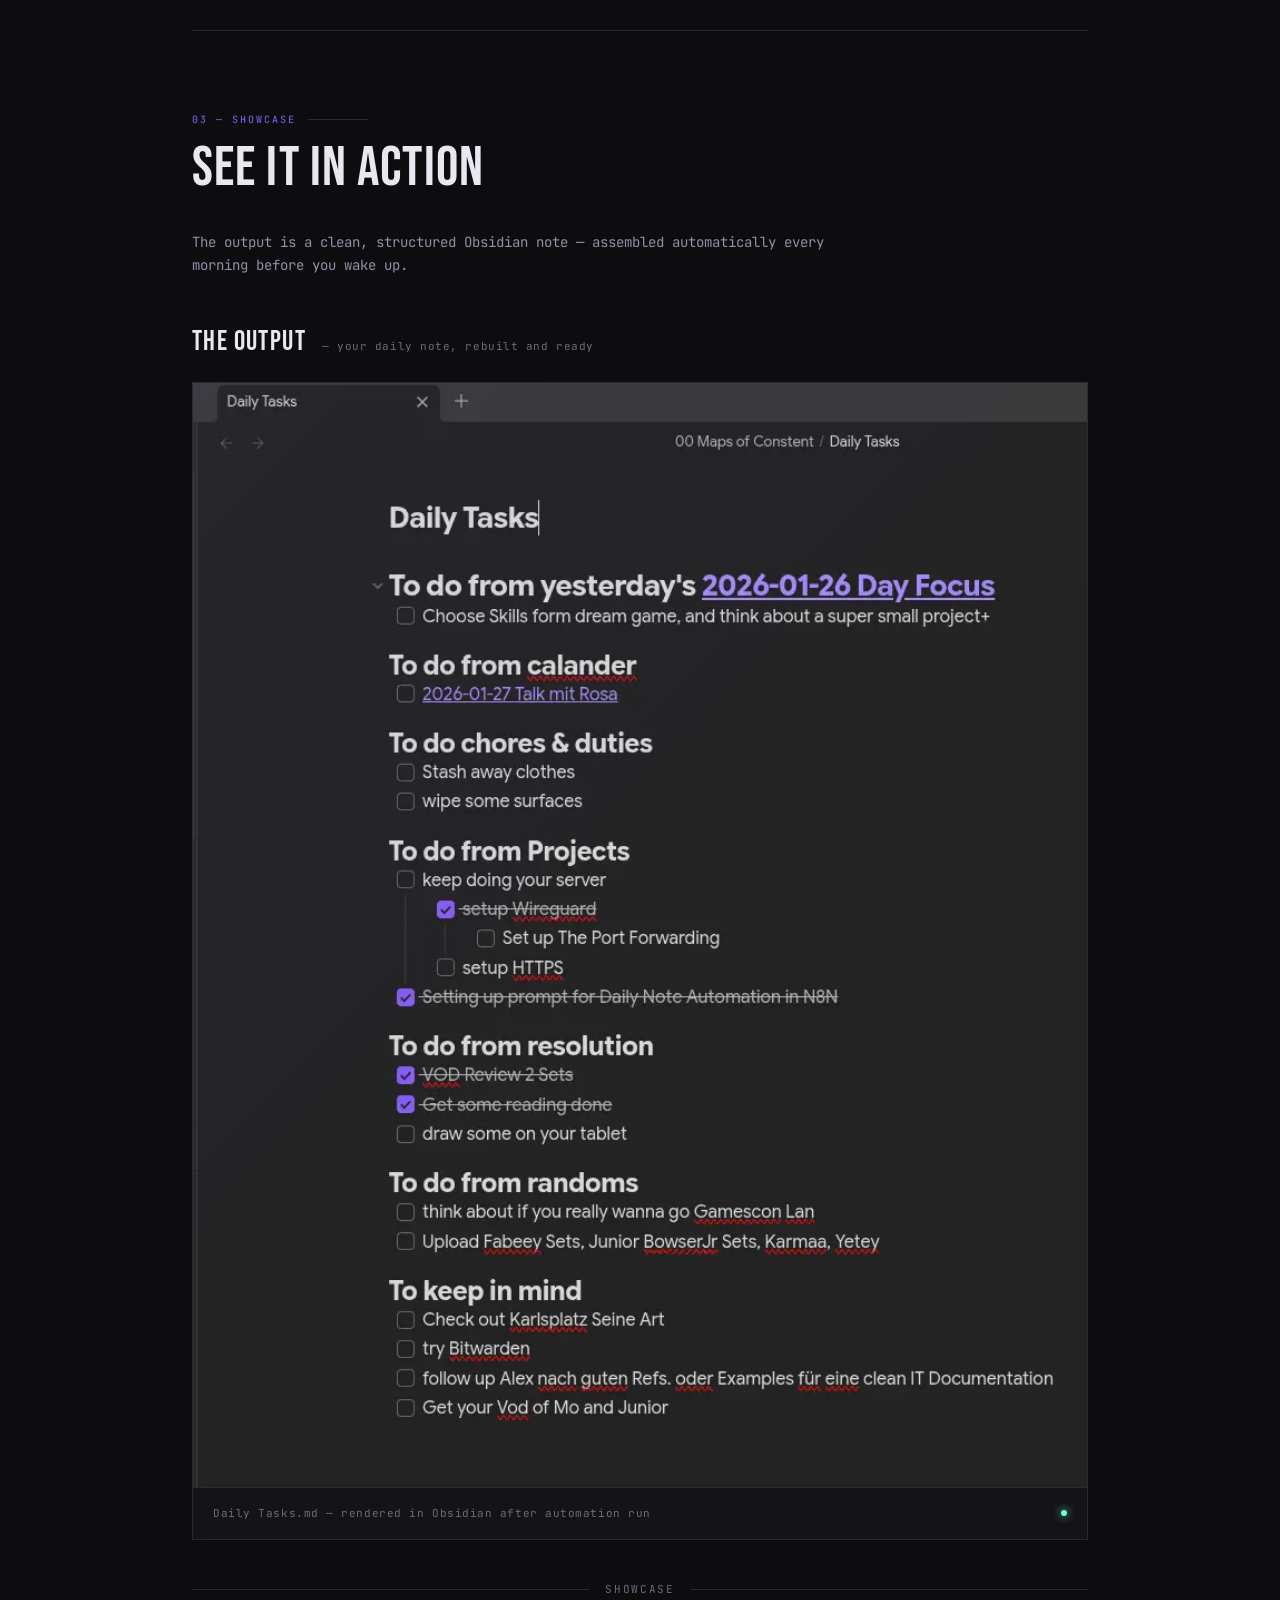
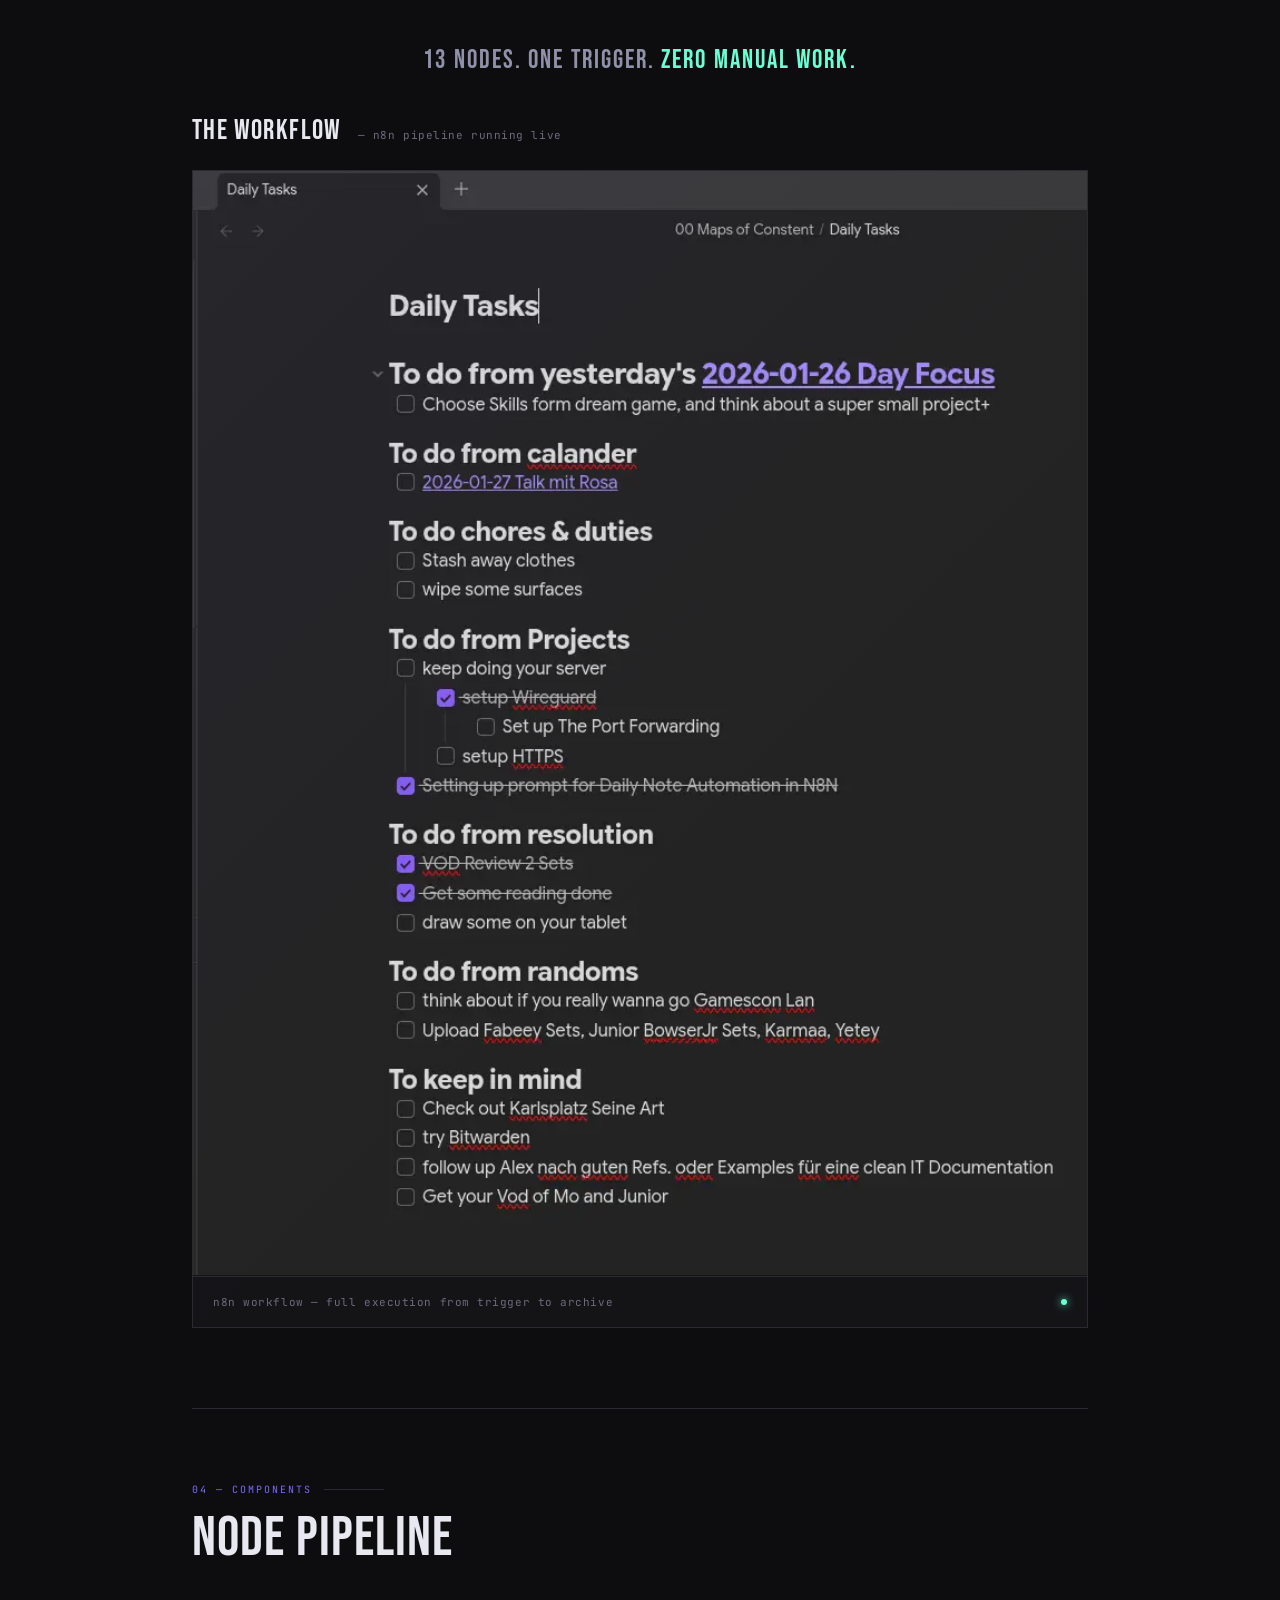
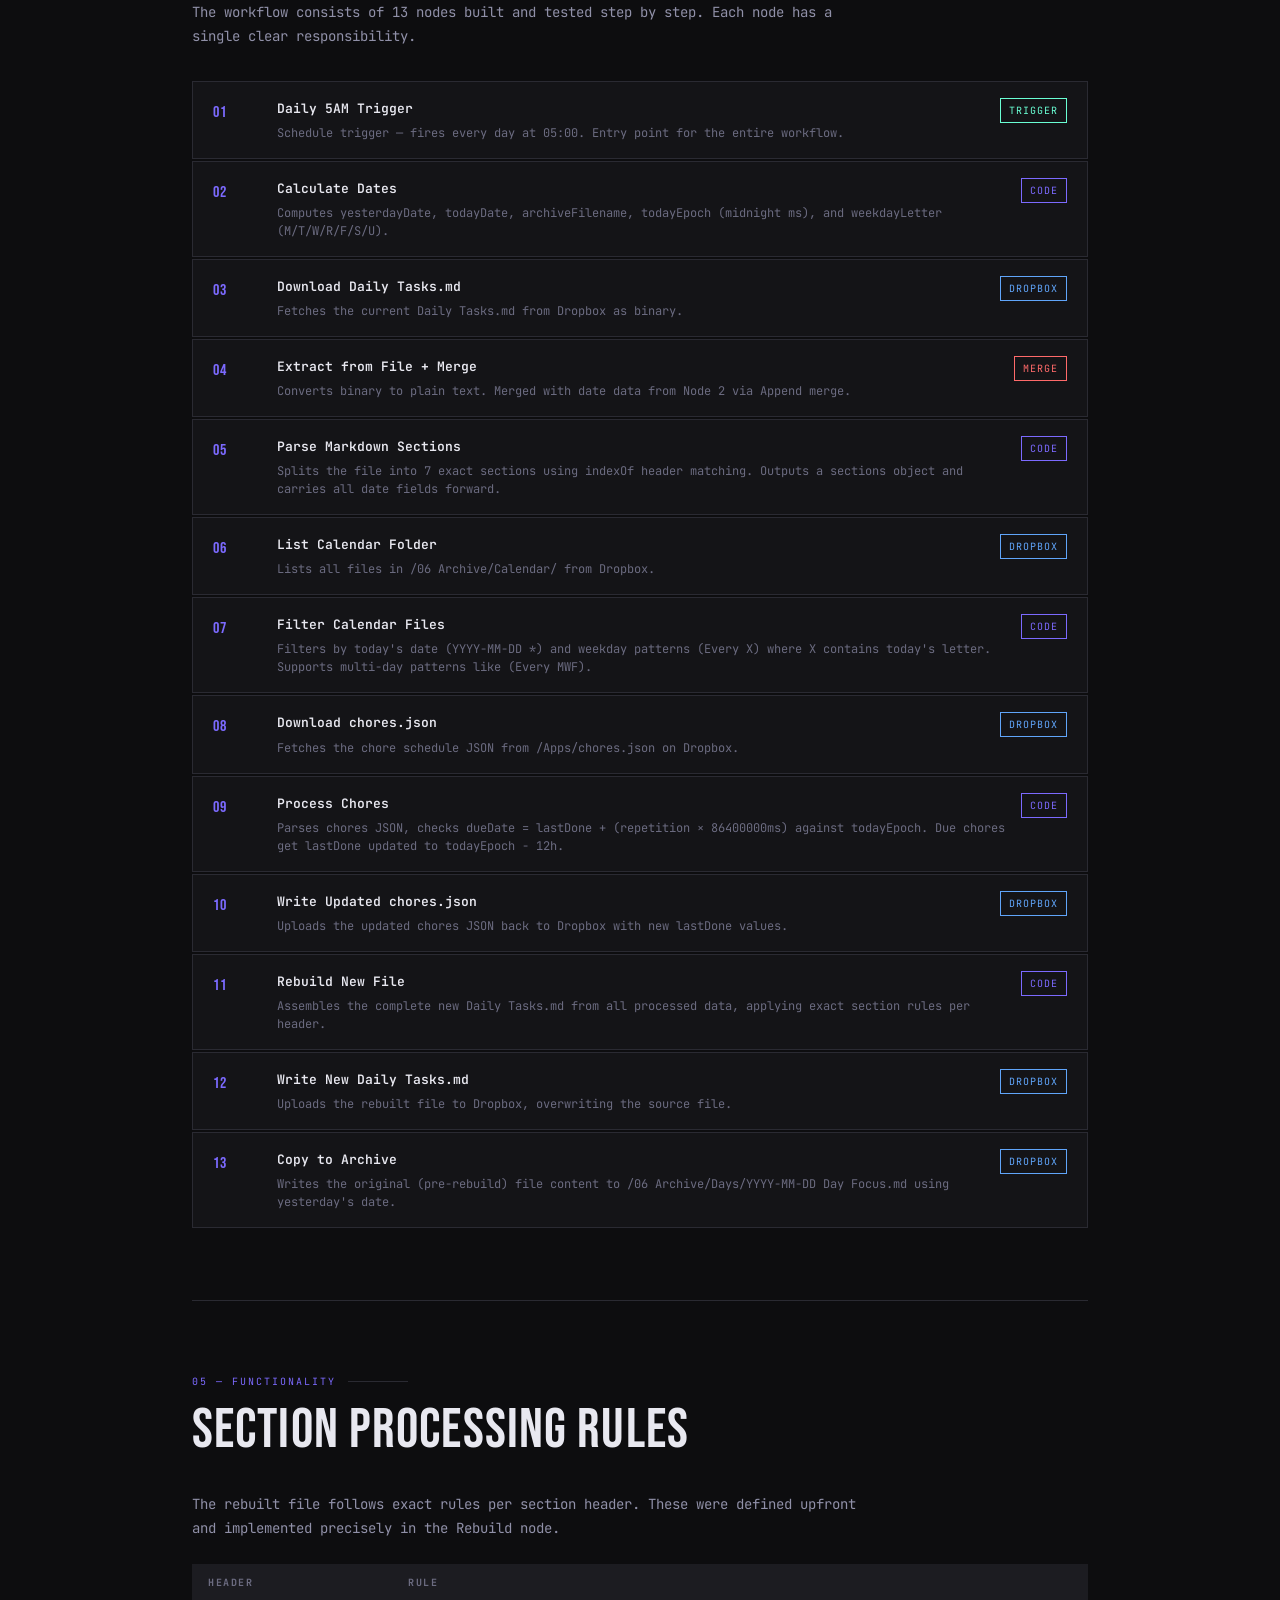
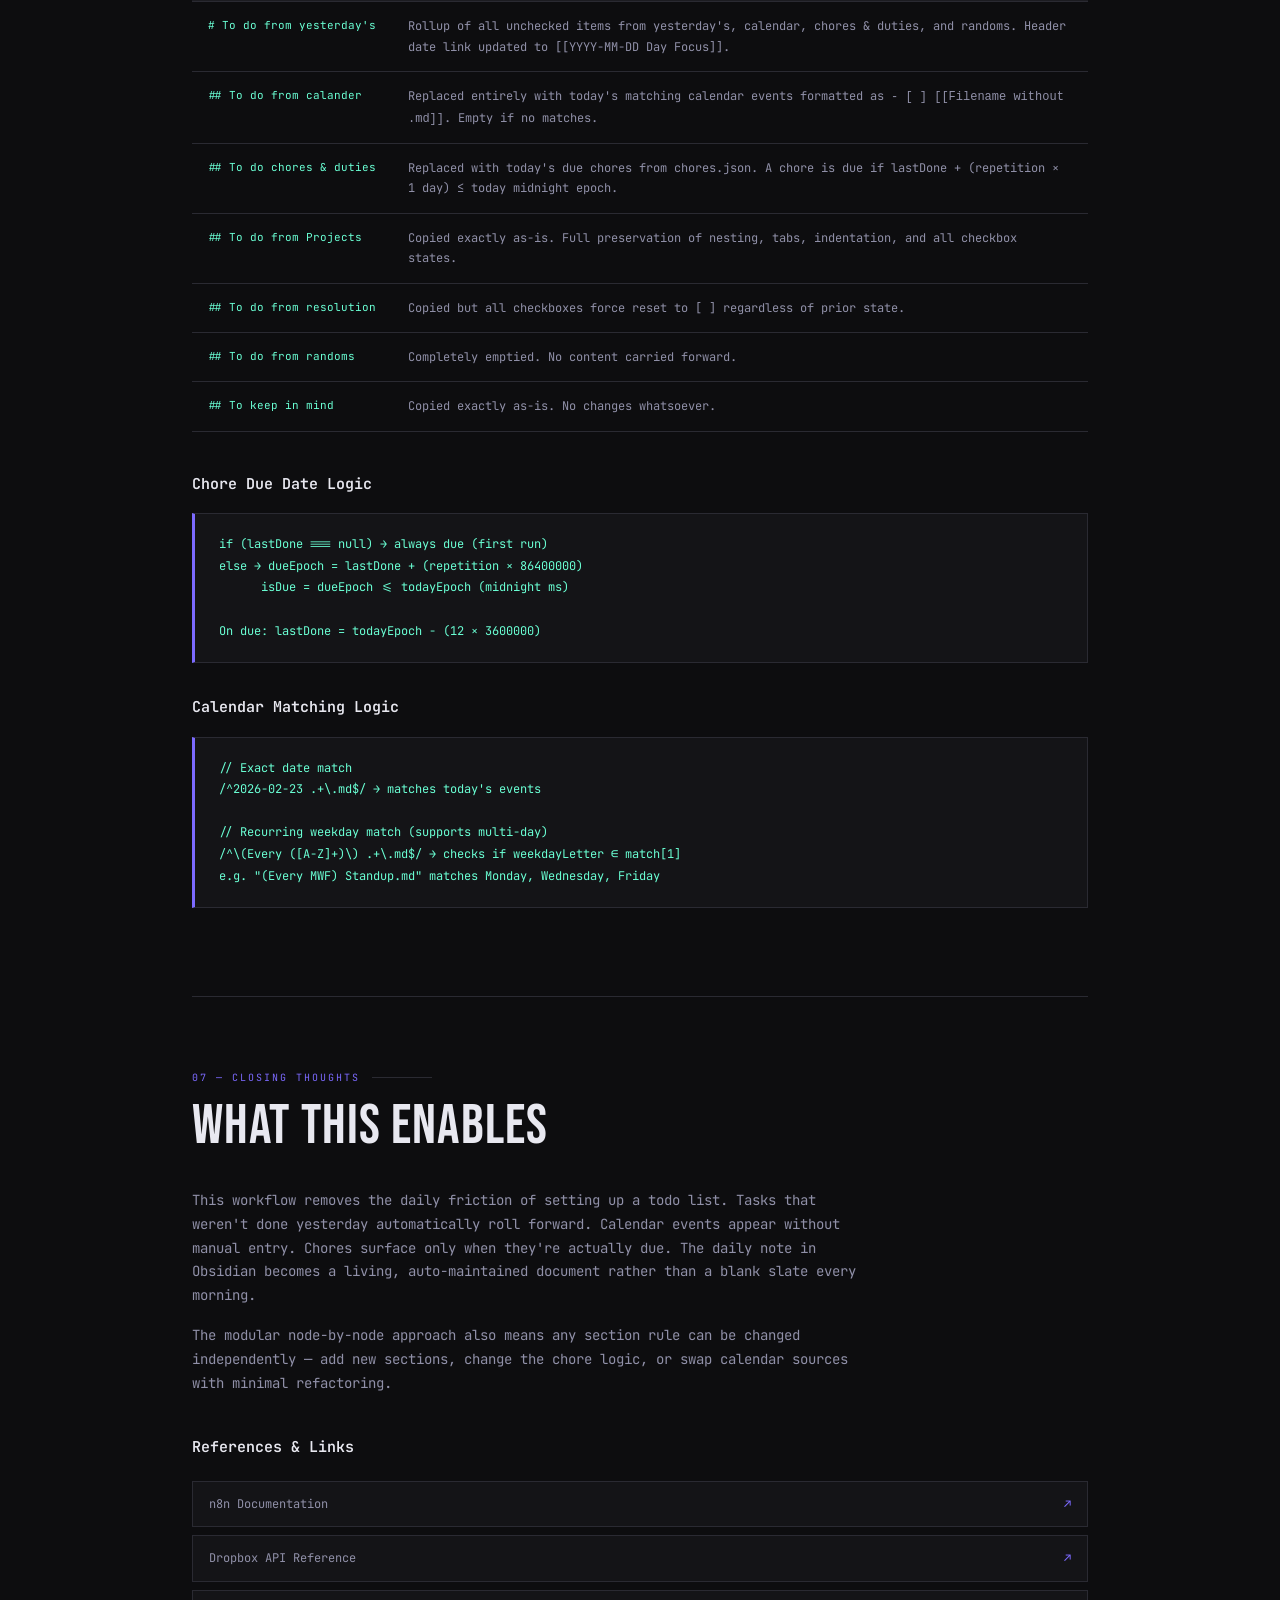
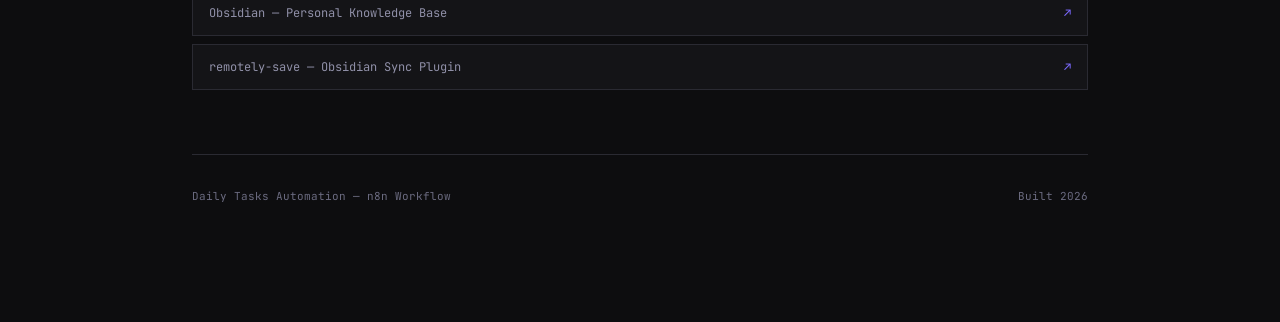
==== commit e8ae4fdc: "new index file" ====
--- a/index.html
+++ b/index.html
@@ -26,10 +26,6 @@
         <span class="meta-value">n8n 2.8.3 Self-Hosted</span>
       </div>
       <div class="meta-item">
-        <span class="meta-label">Trigger</span>
-        <span class="meta-value">Daily @ 05:00</span>
-      </div>
-      <div class="meta-item">
         <span class="meta-label">Storage</span>
         <span class="meta-value">Dropbox / Obsidian</span>
       </div>
@@ -71,11 +67,6 @@
         <div class="stack-name">JavaScript</div>
         <div class="stack-role">All logic in n8n Code nodes</div>
       </div>
-      <div class="stack-card">
-        <div class="stack-icon">🕔</div>
-        <div class="stack-name">Cron Trigger</div>
-        <div class="stack-role">Scheduled daily execution</div>
-      </div>
     </div>
   </section>
 
@@ -101,7 +92,7 @@
     </div>
 
     <!-- Divider -->
-    <div class="showcase-divider">The Magic Behind It</div>
+    <div class="showcase-divider">Showcase</div>
 
     <!-- Workflow video block -->
     <div class="showcase-block">
@@ -305,81 +296,6 @@
       </div>
     </div>
   </section>
-
-  <!-- ─── IMPLEMENTATION ─── -->
-  <section>
-    <div class="section-label">06 — Implementation</div>
-    <h2>How It Was Built</h2>
-    <p>The workflow was built node by node, testing each step before moving to the next. Several unexpected challenges came up along the way.</p>
-
-    <div class="steps">
-      <div class="step">
-        <div class="step-num">1</div>
-        <div class="step-content">
-          <h4>Planned the full node list upfront</h4>
-          <p>Before writing any code, the complete pipeline was mapped out including all data dependencies between nodes.</p>
-        </div>
-      </div>
-      <div class="step">
-        <div class="step-num">2</div>
-        <div class="step-content">
-          <h4>Solved binary file reading</h4>
-          <p>Dropbox returns files as binary. n8n 2.8.3 with filesystem binary mode blocks <code>this.helpers.getBinaryDataBuffer</code> in the task runner sandbox. Solution: use an Extract from File node before any Code node touches it.</p>
-        </div>
-      </div>
-      <div class="step">
-        <div class="step-num">3</div>
-        <div class="step-content">
-          <h4>Used Append Merge nodes to carry data forward</h4>
-          <p>Since each Dropbox node resets the JSON context, Merge (Append) nodes were used throughout to combine date data, markdown content, calendar results, and chore data into single items.</p>
-        </div>
-      </div>
-      <div class="step">
-        <div class="step-num">4</div>
-        <div class="step-content">
-          <h4>Replaced regex with indexOf for section parsing</h4>
-          <p>Regex-based section splitting failed due to double-escaping when embedded in JSON. Replaced with a simple <code>indexOf</code> approach — immune to escaping issues and easier to debug.</p>
-        </div>
-      </div>
-      <div class="step">
-        <div class="step-num">5</div>
-        <div class="step-content">
-          <h4>Used .find() for robust item selection</h4>
-          <p>Rather than relying on fixed item indices, all Code nodes use <code>items.find(i => i.json.sections !== undefined)</code> to locate the correct item regardless of merge order.</p>
-        </div>
-      </div>
-      <div class="step">
-        <div class="step-num">6</div>
-        <div class="step-content">
-          <h4>Sanitized chores JSON before parsing</h4>
-          <p>The chores.json file contained control characters causing <code>JSON.parse</code> to throw at position 729. Fixed with a pre-parse strip of the <code>\x00-\x1F</code> range.</p>
-        </div>
-      </div>
-    </div>
-
-    <div style="margin-top: 48px;">
-      <h3>Key Challenges</h3>
-      <div class="challenge-list">
-        <div class="challenge">
-          <div class="challenge-badge">Binary Mode</div>
-          <div class="challenge-text"><strong>n8n filesystem binary mode</strong> blocks standard binary helpers in Code nodes. Worked around with Extract from File node.</div>
-        </div>
-        <div class="challenge">
-          <div class="challenge-badge">Data Loss</div>
-          <div class="challenge-text"><strong>Dropbox upload nodes</strong> don't pass through previous JSON. Every upload node breaks the data chain — fixed with Merge nodes at each break point.</div>
-        </div>
-        <div class="challenge">
-          <div class="challenge-badge">JSON Escape</div>
-          <div class="challenge-text"><strong>Regex patterns</strong> embedded in JSON get double-escaped. Replaced with indexOf-based parsing entirely.</div>
-        </div>
-        <div class="challenge">
-          <div class="challenge-badge">Control Chars</div>
-          <div class="challenge-text"><strong>chores.json</strong> contained invisible control characters causing JSON.parse to fail. Fixed with pre-parse sanitization.</div>
-        </div>
-      </div>
-    </div>
-  </section>
-
   <!-- ─── CLOSING ─── -->
   <div class="closing">
     <div class="section-label">07 — Closing Thoughts</div>
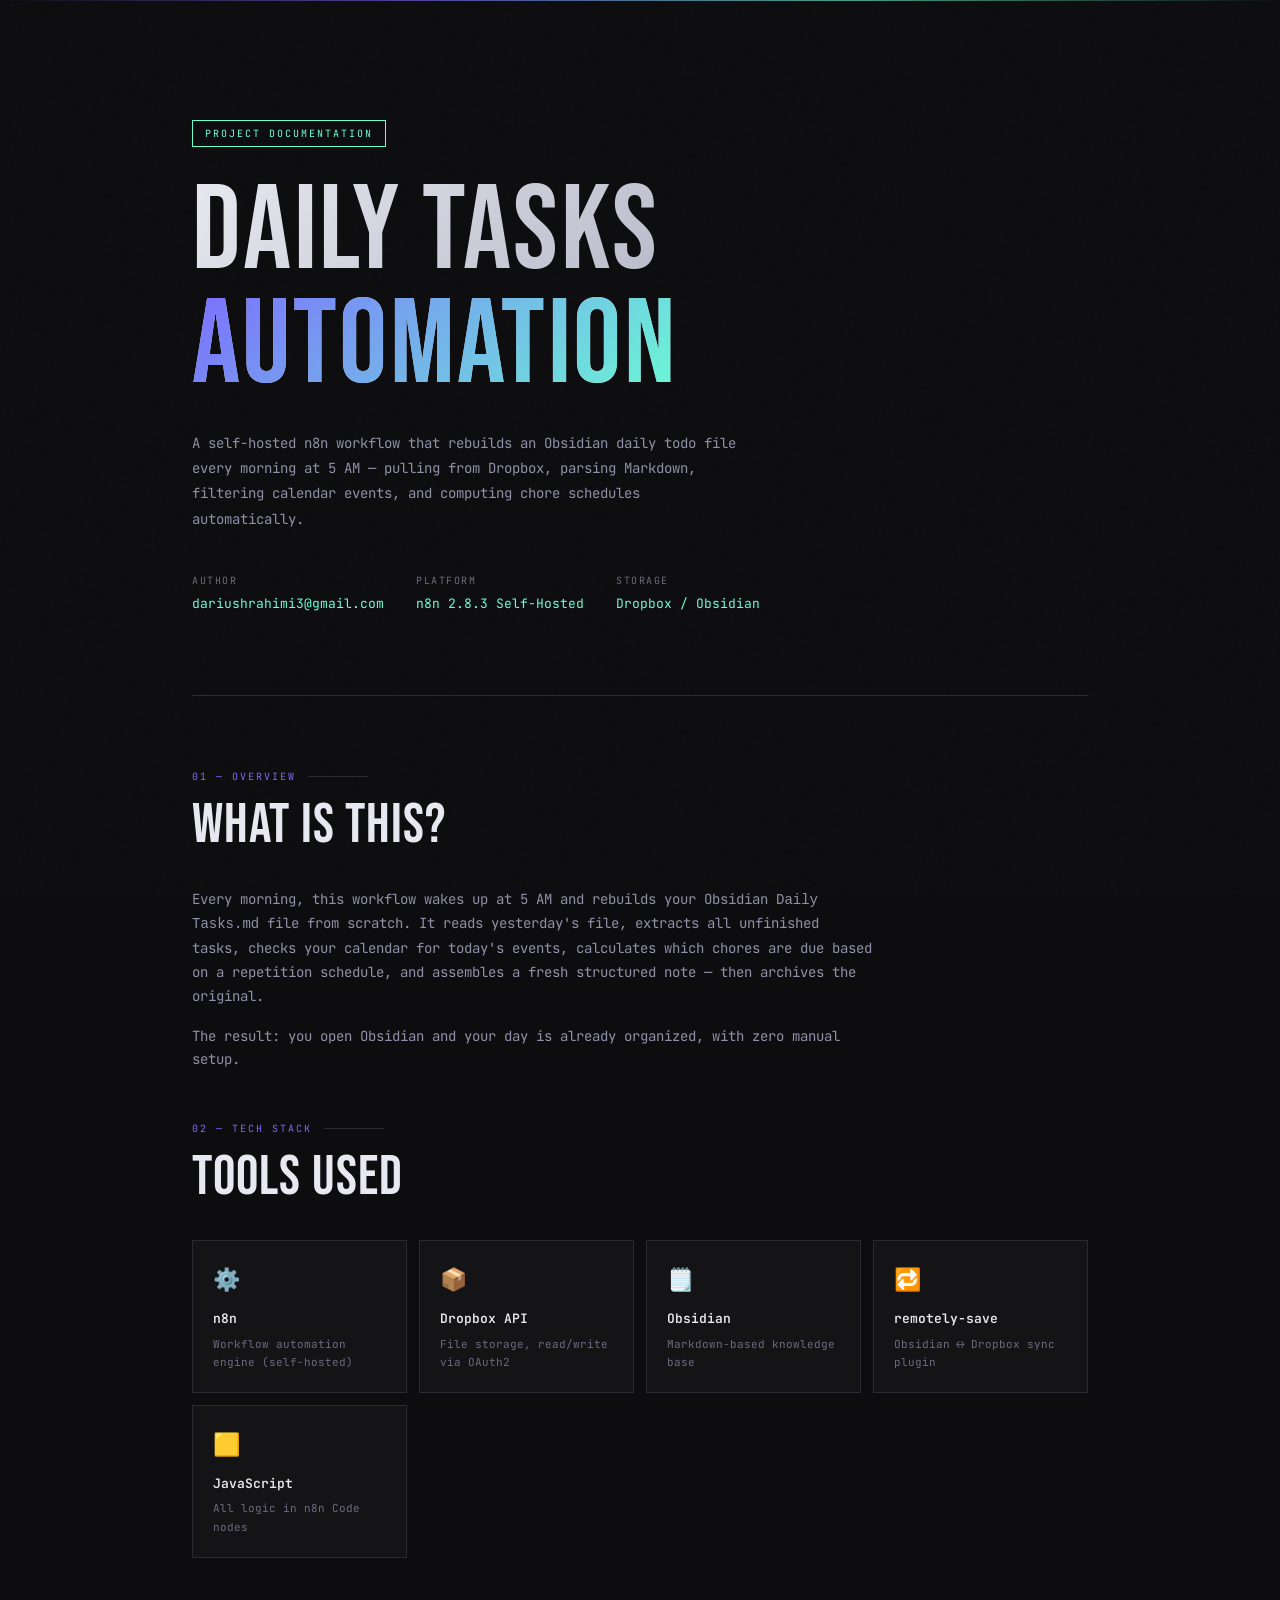
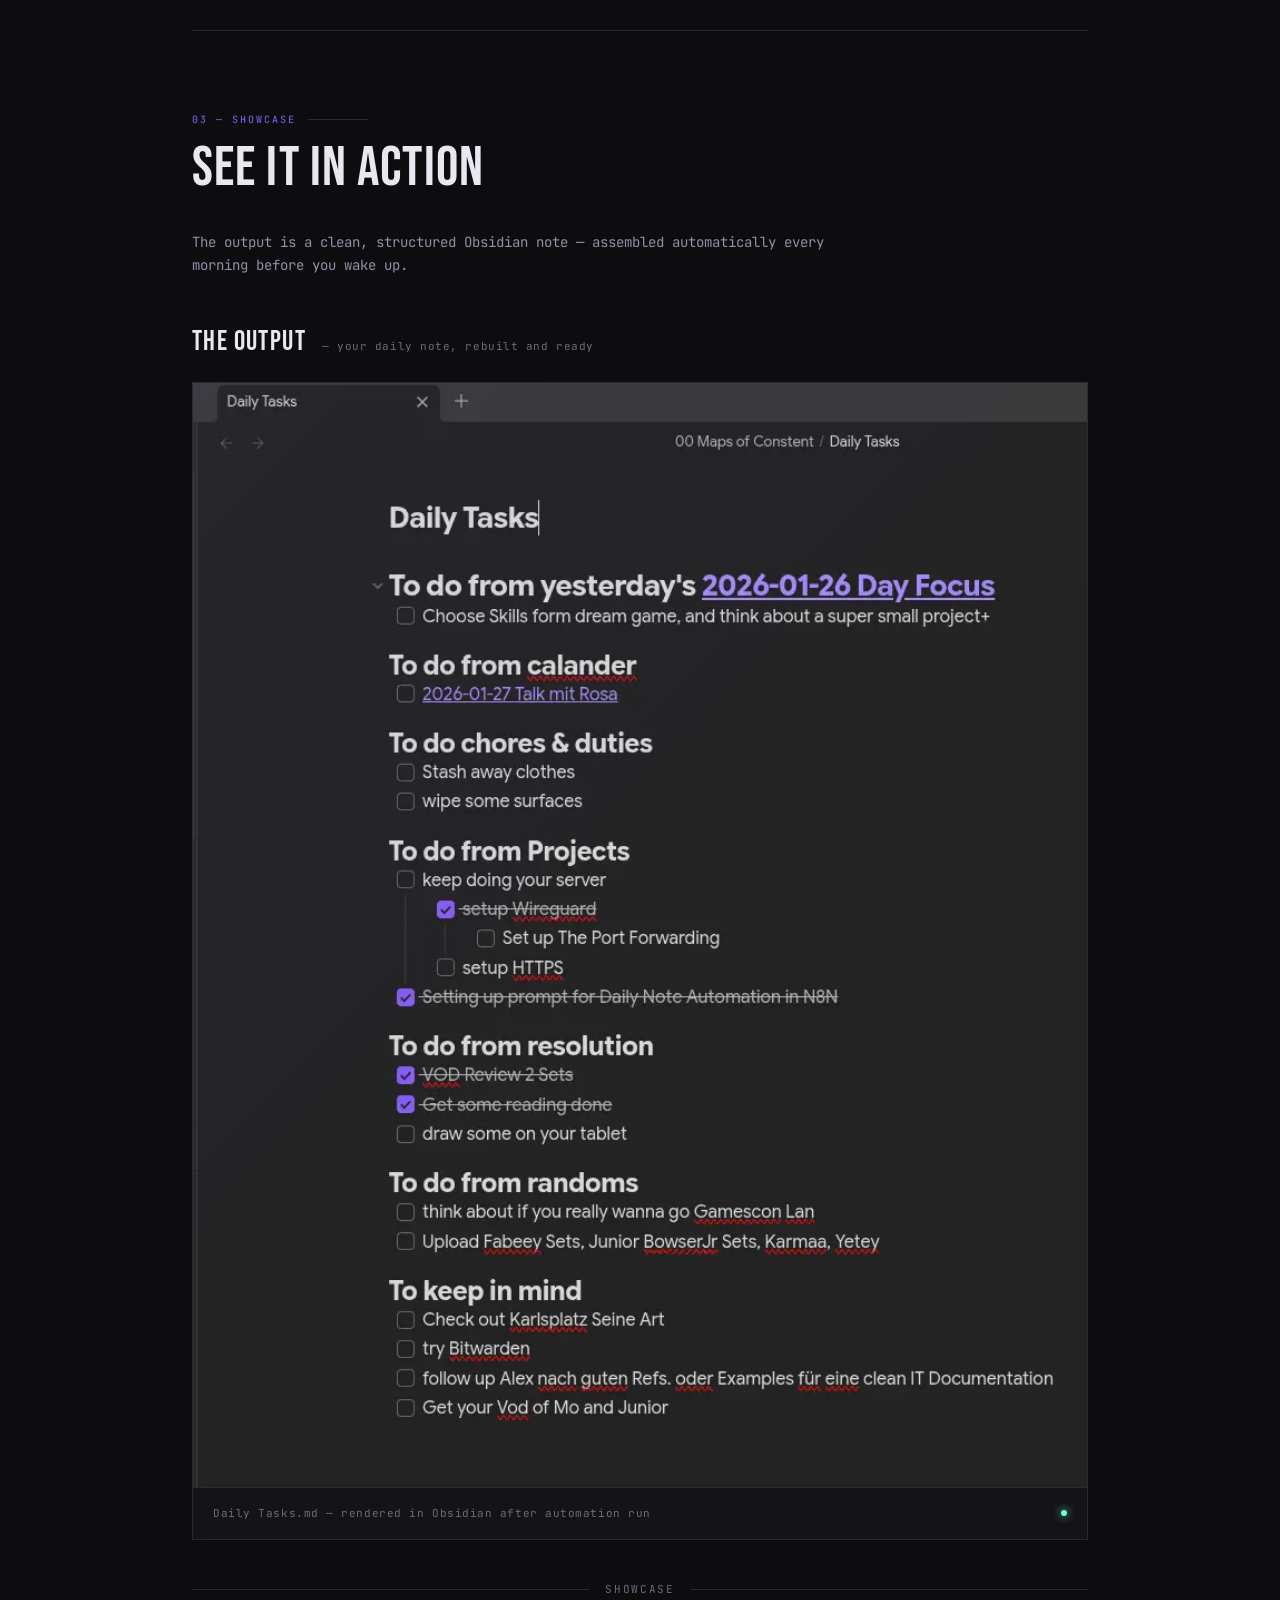
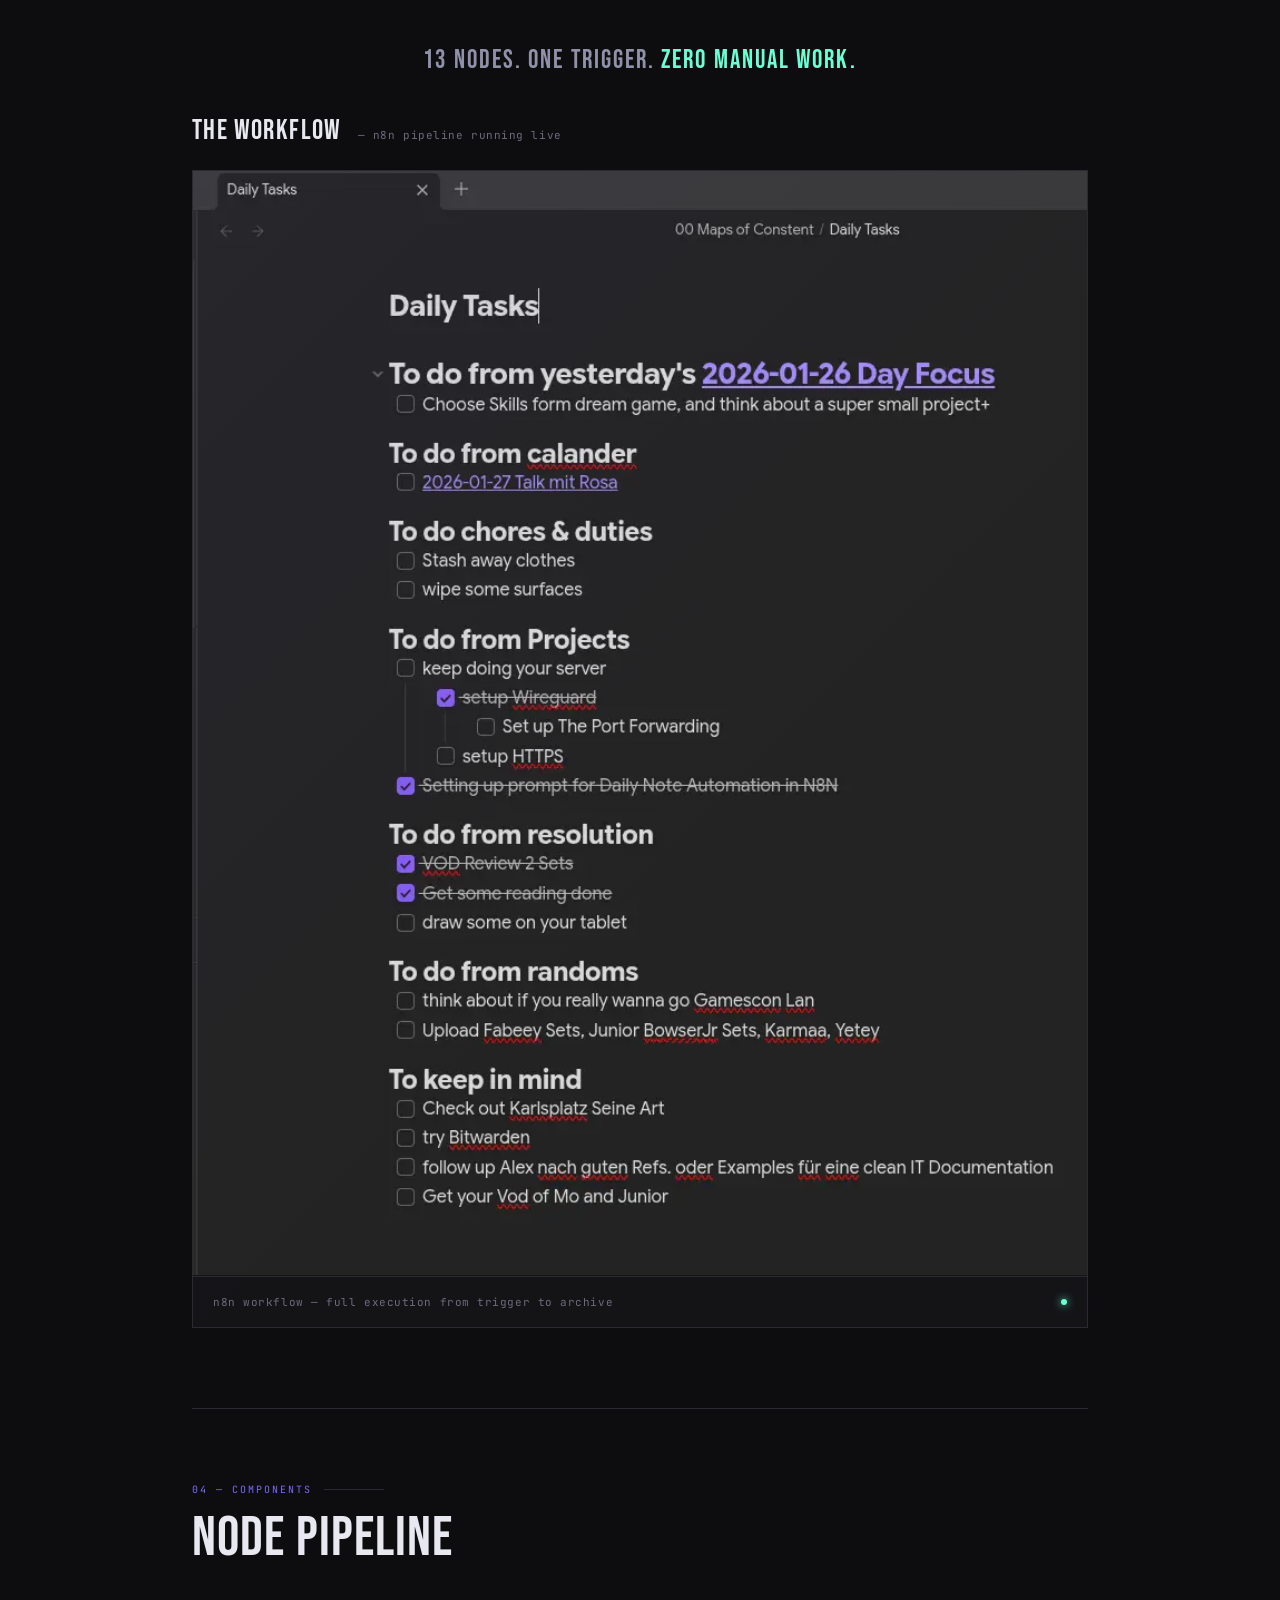
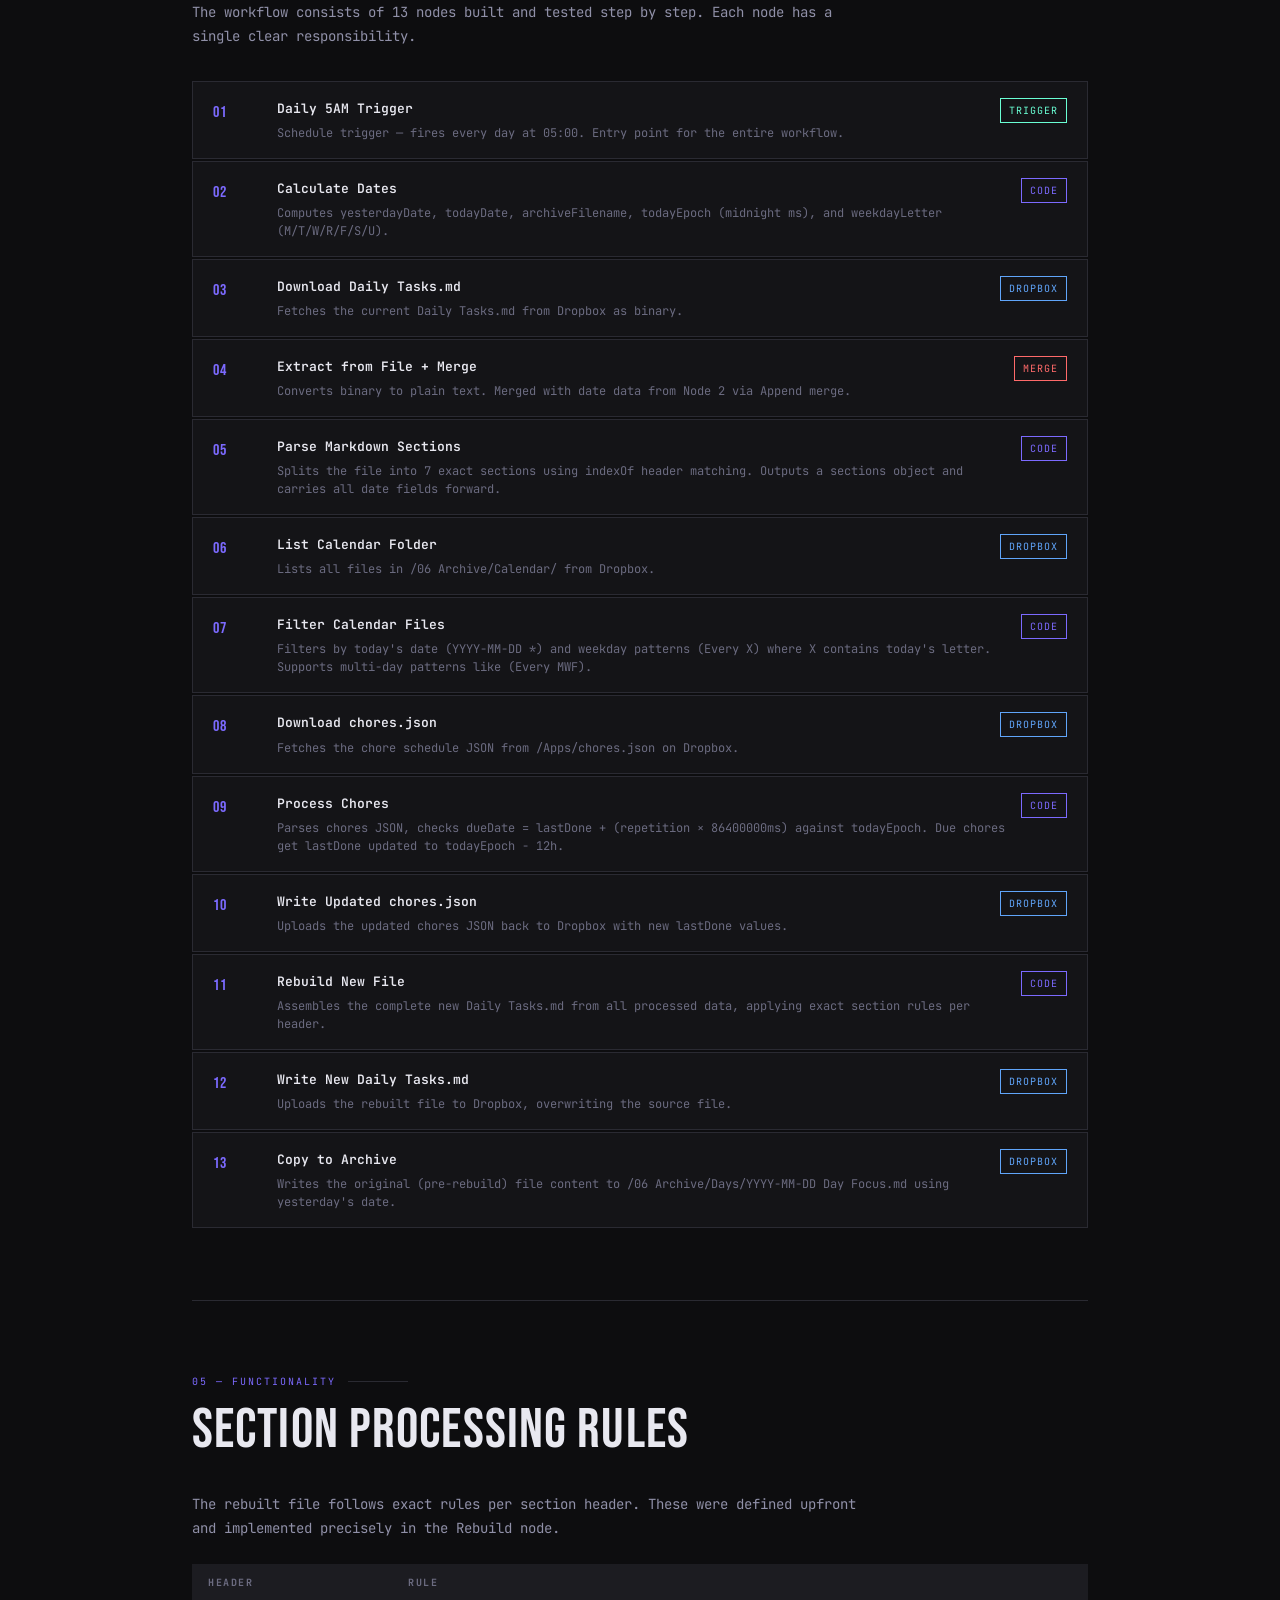
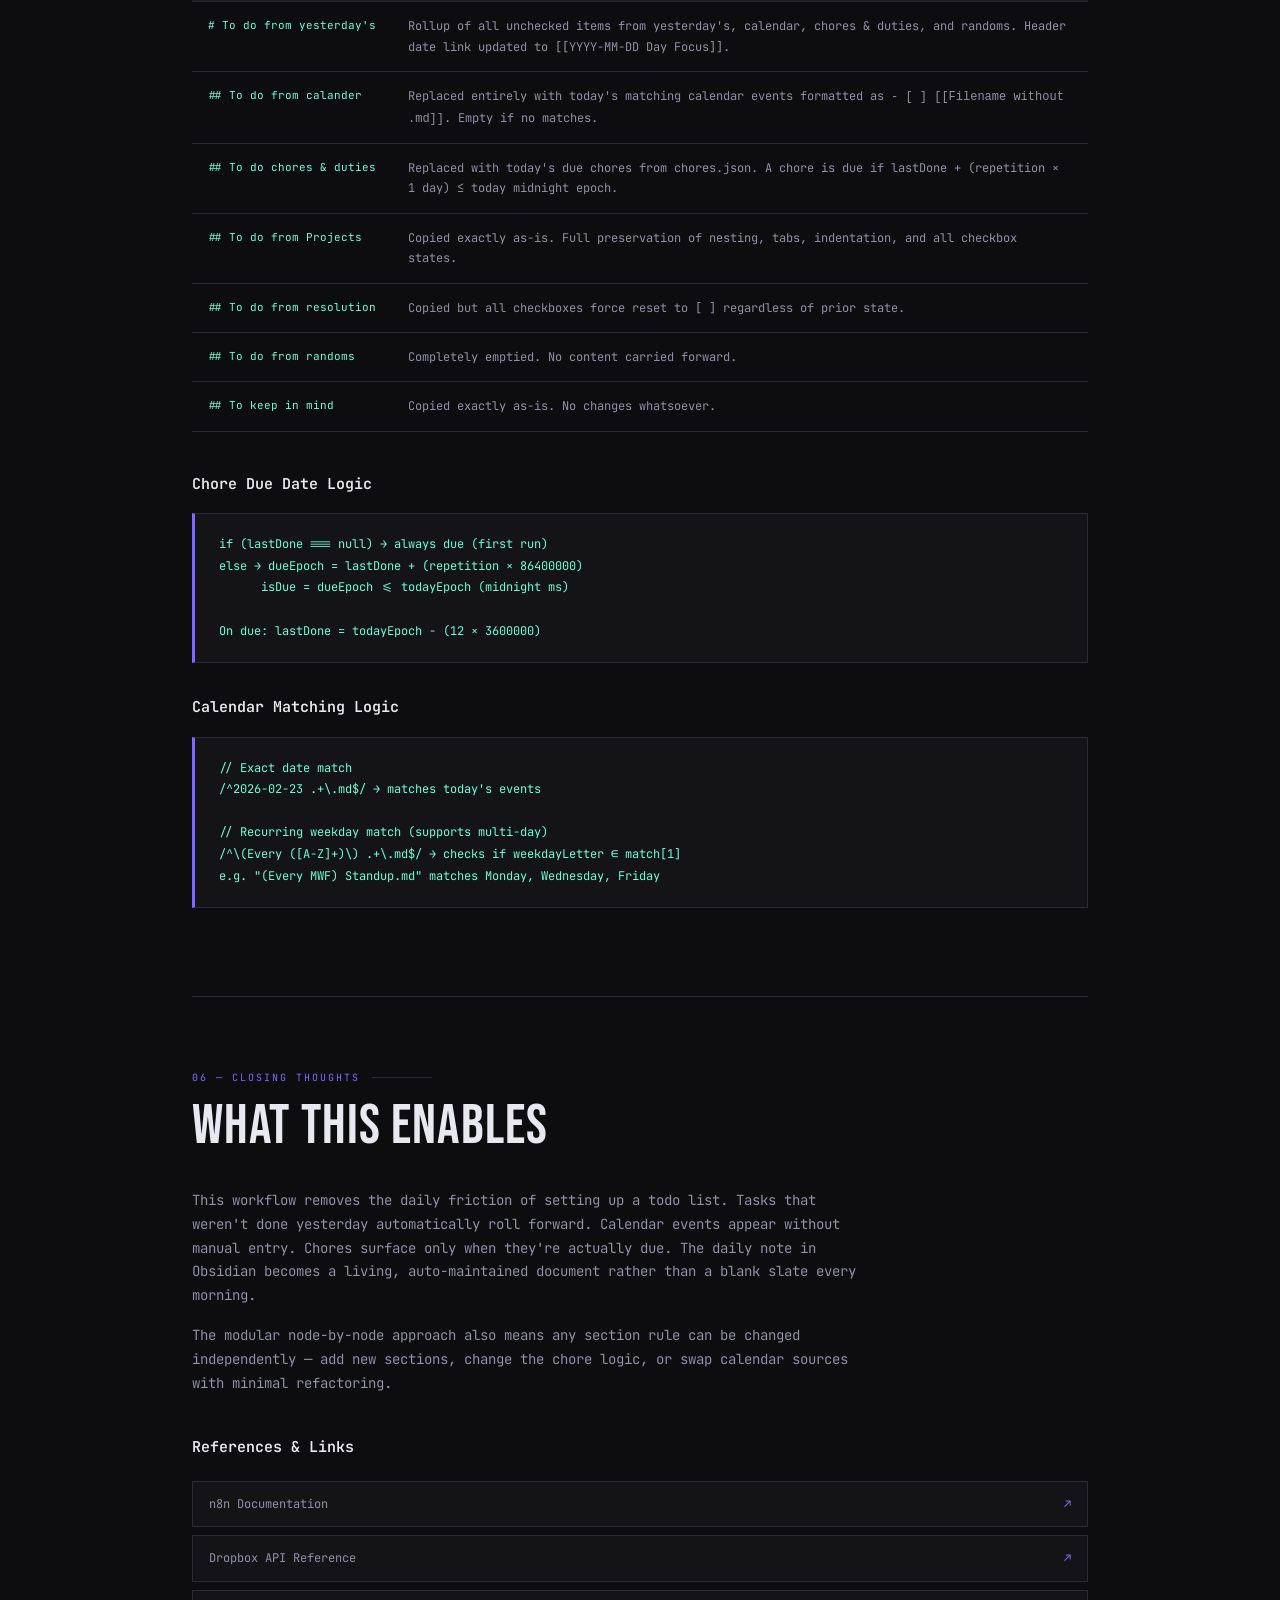
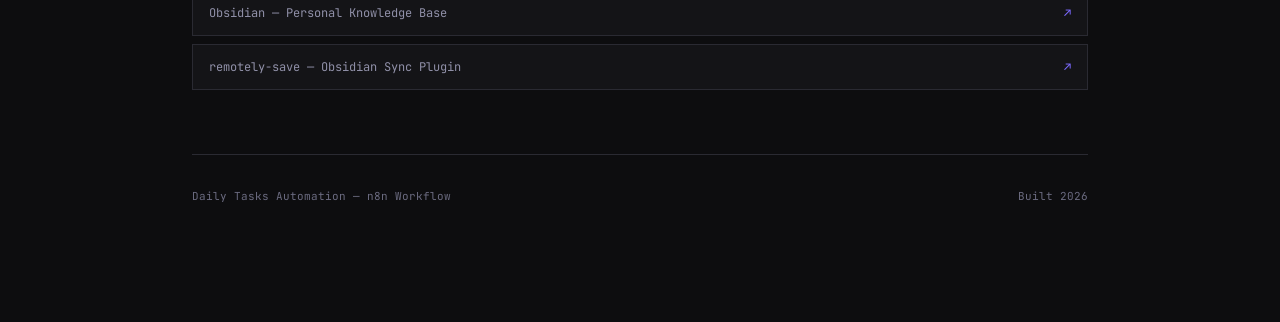
==== commit 93bf0b3e: "Update index.html" ====
--- a/index.html
+++ b/index.html
@@ -298,7 +298,7 @@
   </section>
   <!-- ─── CLOSING ─── -->
   <div class="closing">
-    <div class="section-label">07 — Closing Thoughts</div>
+    <div class="section-label">06 — Closing Thoughts</div>
     <h2>What This Enables</h2>
     <p>This workflow removes the daily friction of setting up a todo list. Tasks that weren't done yesterday automatically roll forward. Calendar events appear without manual entry. Chores surface only when they're actually due. The daily note in Obsidian becomes a living, auto-maintained document rather than a blank slate every morning.</p>
     <p>The modular node-by-node approach also means any section rule can be changed independently — add new sections, change the chore logic, or swap calendar sources with minimal refactoring.</p>
